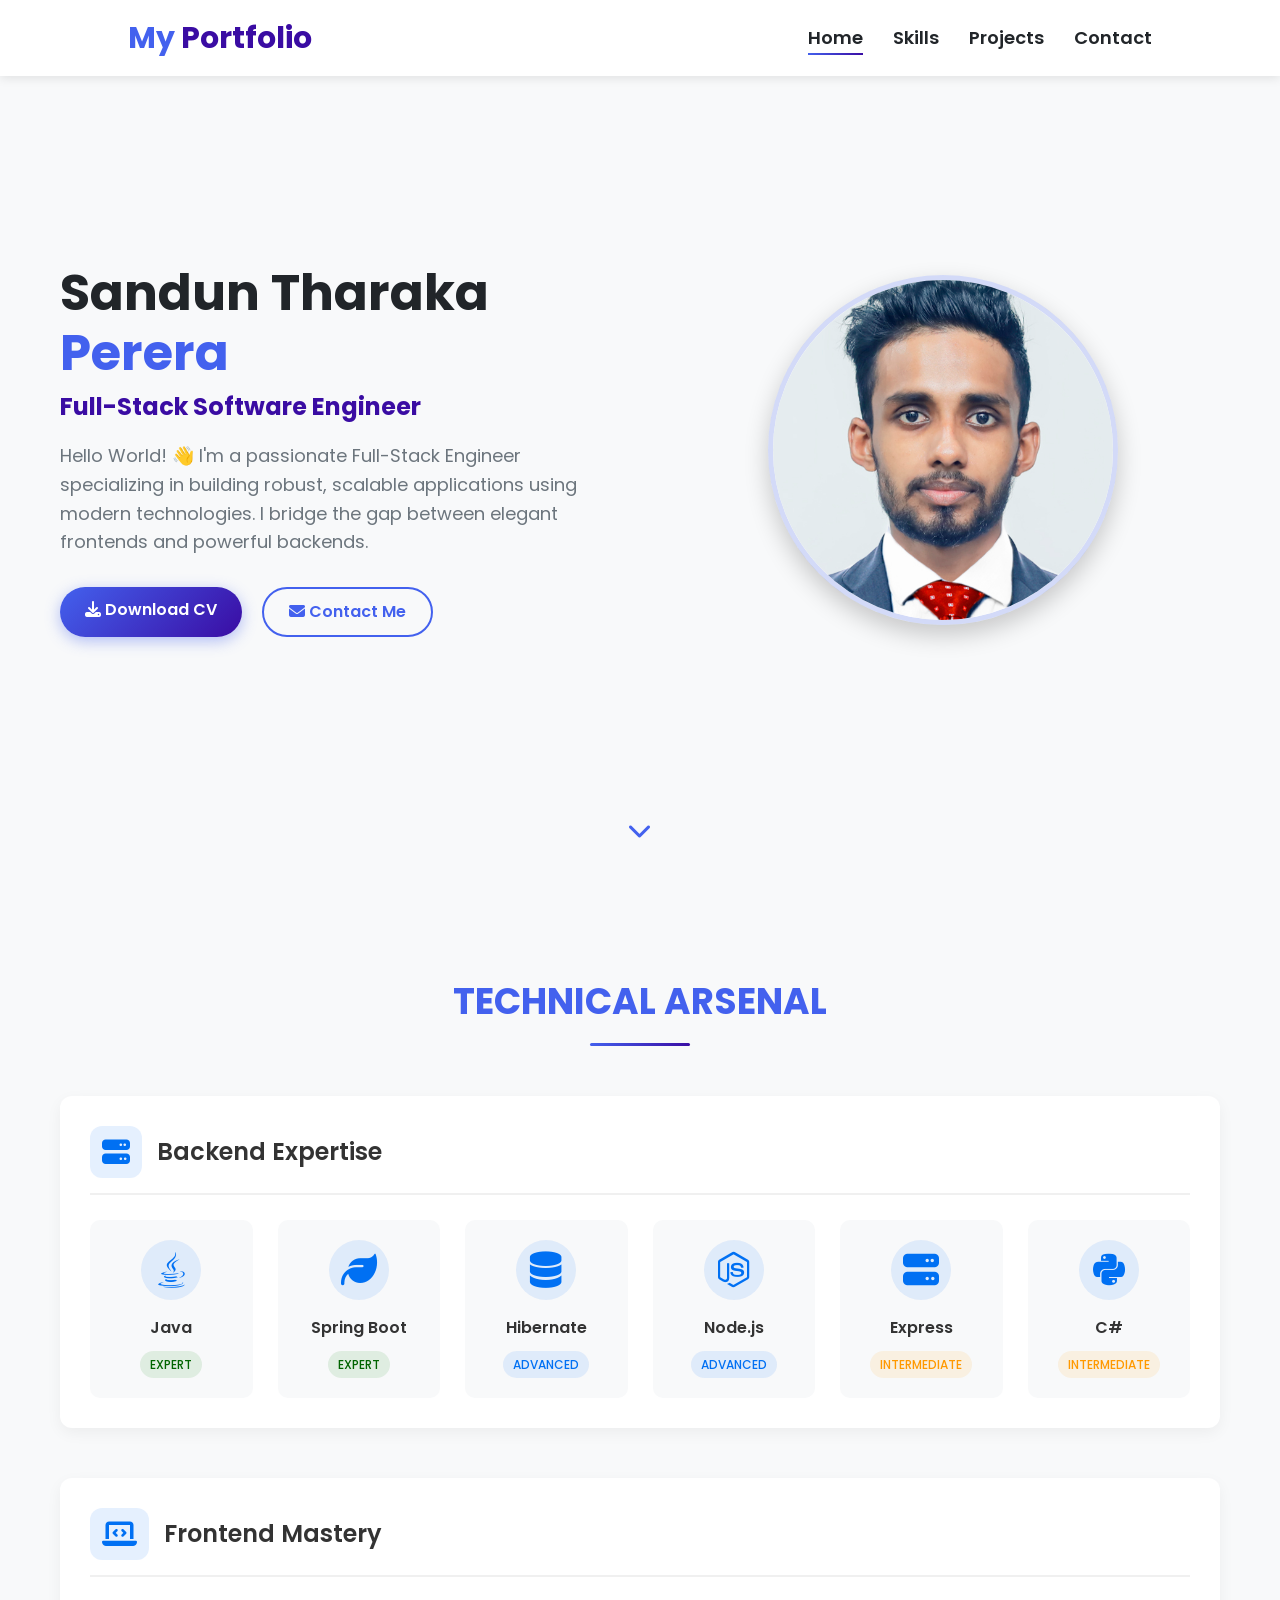
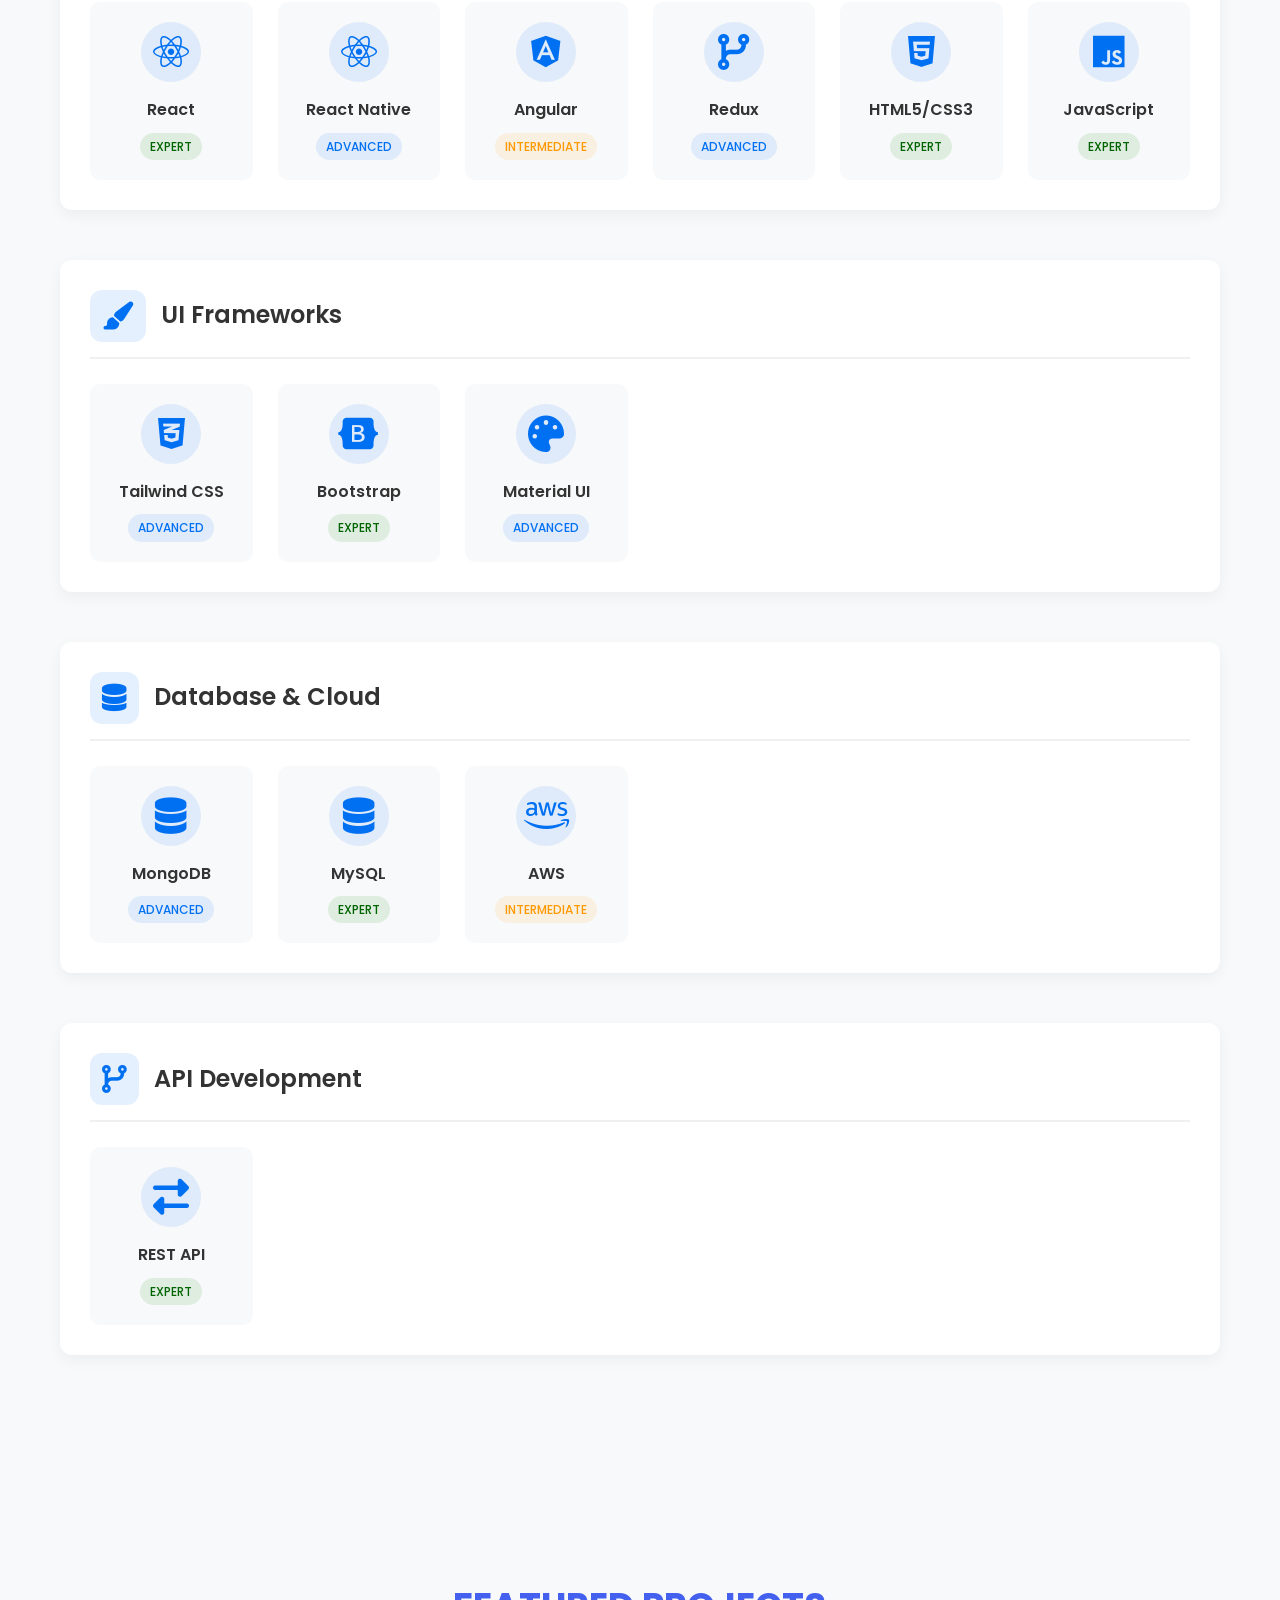
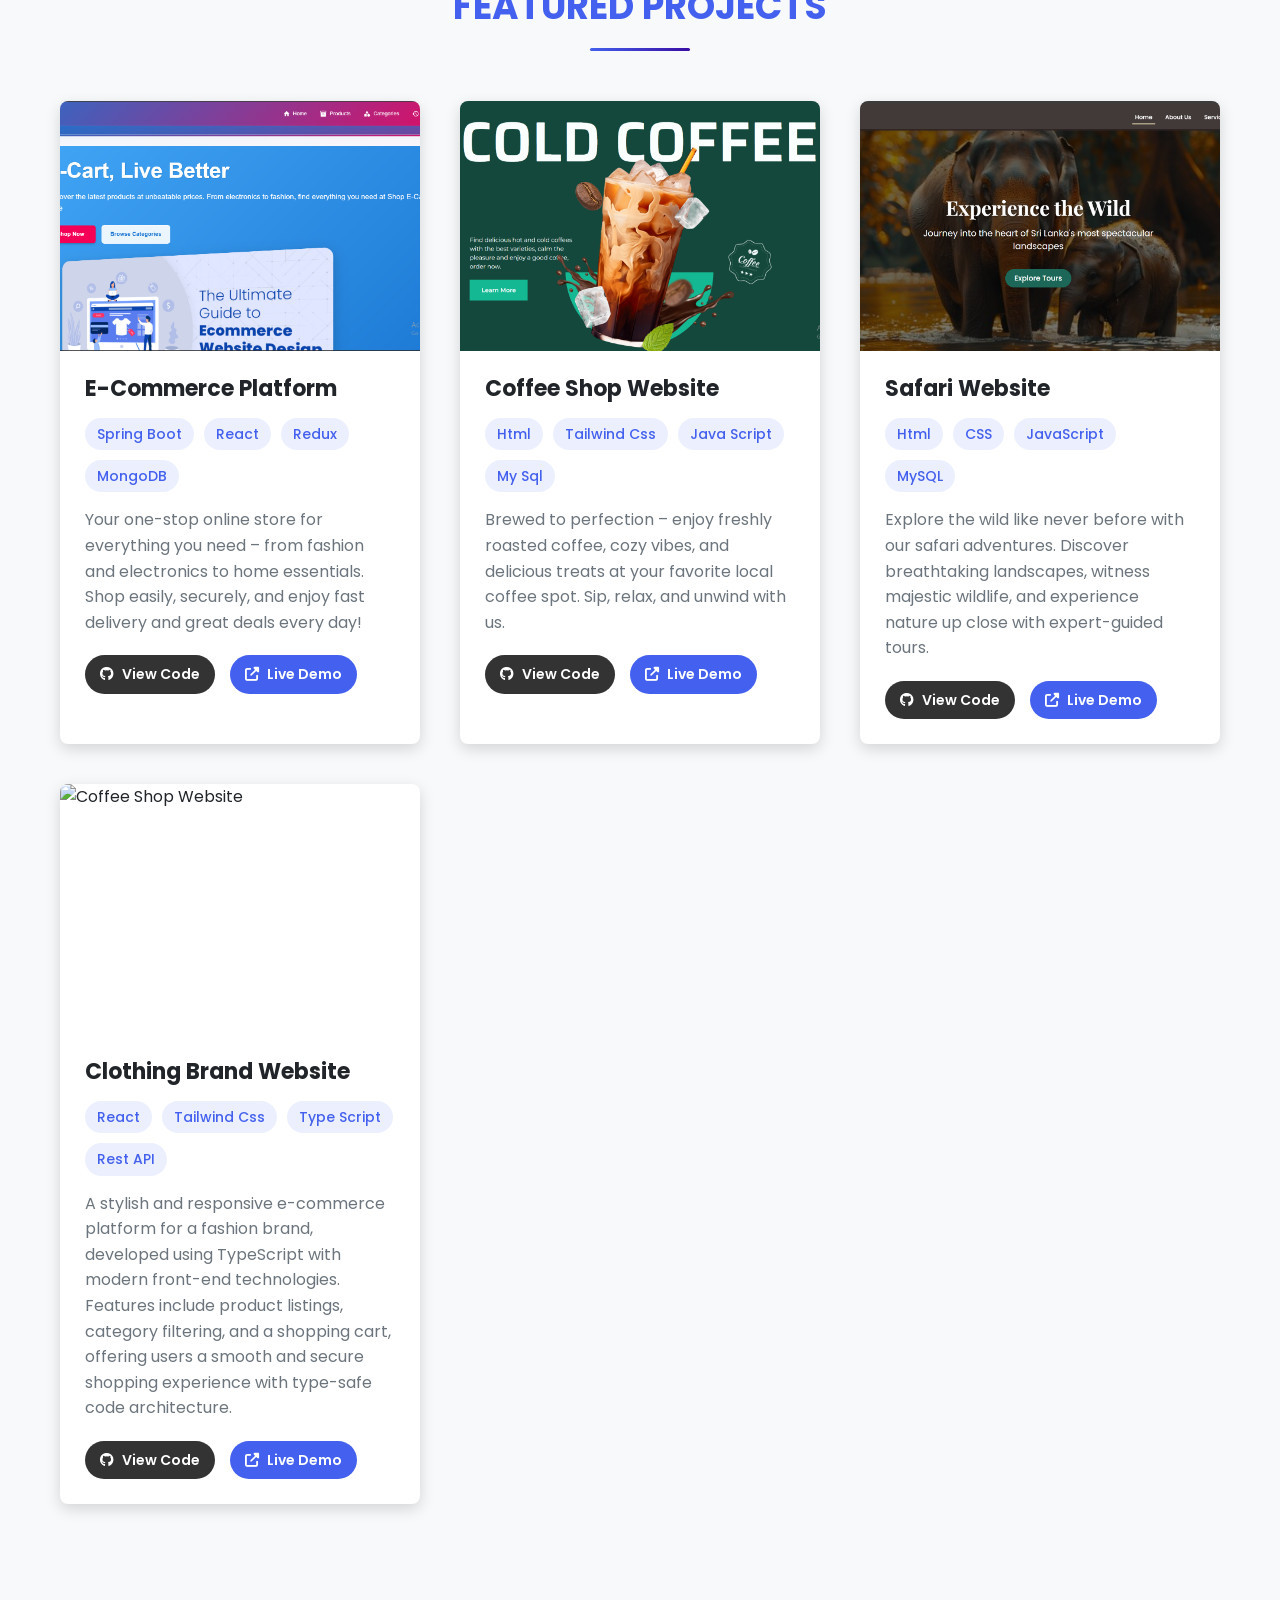
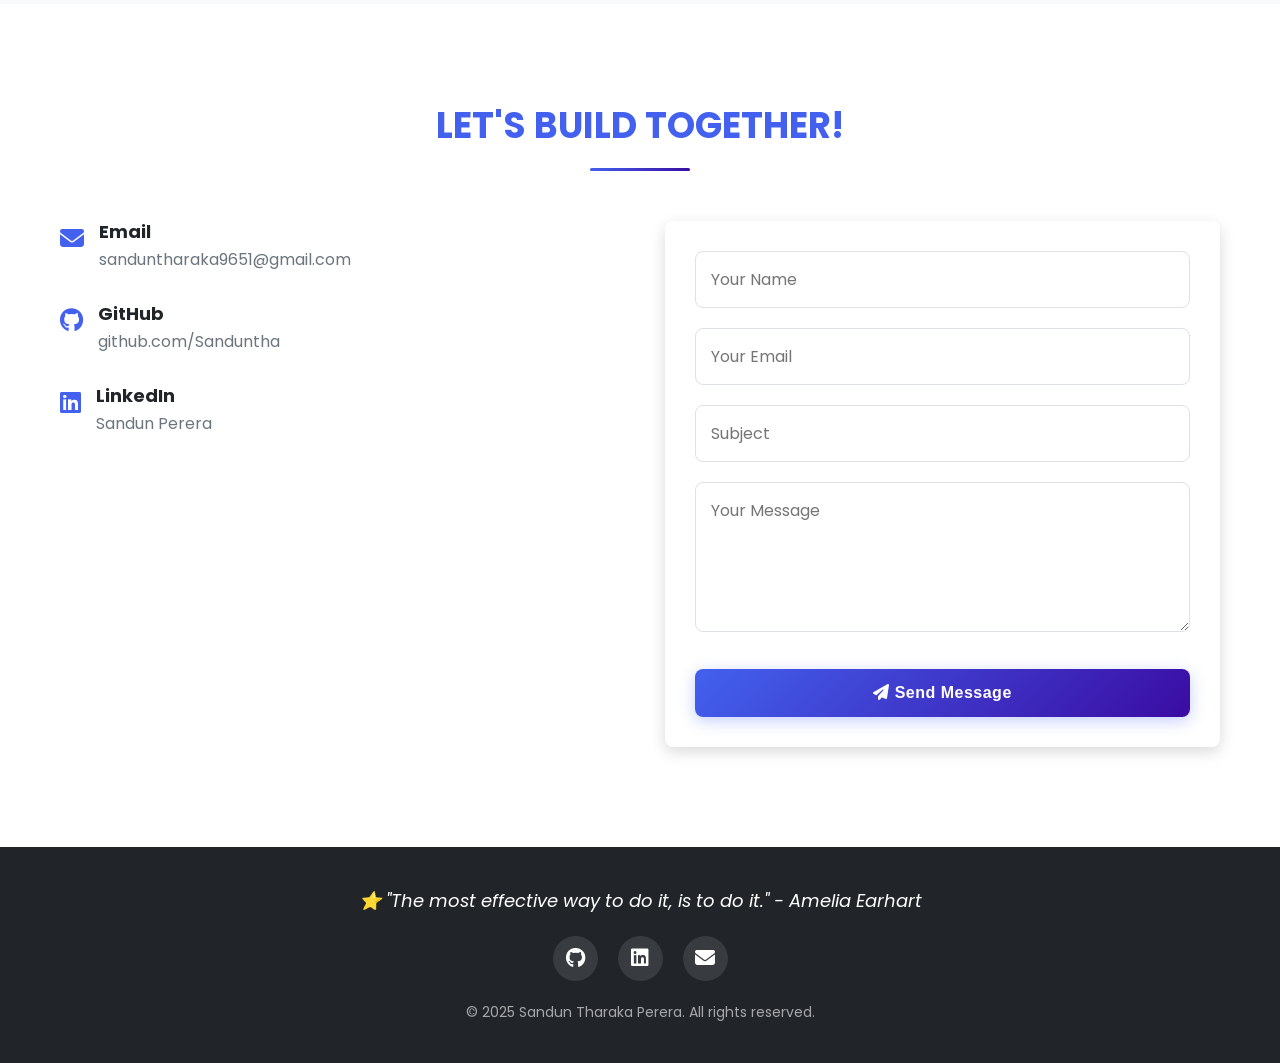
==== index.html @ cee30387 "first commit" ====
<!DOCTYPE html>
<html lang="en">
<head>
  <meta charset="UTF-8">
  <meta name="viewport" content="width=device-width, initial-scale=1.0">
  <title>Sandun Tharaka Perera | Portfolio</title>
  <link rel="stylesheet" href="styles.css">
  <link rel="stylesheet" href="https://cdnjs.cloudflare.com/ajax/libs/font-awesome/6.4.0/css/all.min.css">
  <link href="https://fonts.googleapis.com/css2?family=Poppins:wght@300;400;500;600;700&display=swap" rel="stylesheet">
</head>
<body>
  <!-- Navigation -->
  <nav id="navbar">
    <div class="logo">
      <h1>My <span>  Portfolio</span></h1>
    </div>
    <ul class="nav-links">
      <li><a href="#home" class="active">Home</a></li>
      <li><a href="#skills">Skills</a></li>
      <li><a href="#projects">Projects</a></li>
      <li><a href="#contact">Contact</a></li>
    </ul>
    <div class="burger">
      <div class="line1"></div>
      <div class="line2"></div>
      <div class="line3"></div>
    </div>
  </nav>

  <!-- Hero Section -->
  <section id="home">
    <div class="hero-content">
      <div class="hero-text">
        <h1>Sandun Tharaka <span>Perera</span></h1>
        <h2>Full-Stack Software Engineer</h2>
        <p>Hello World! 👋 I'm a passionate Full-Stack Engineer specializing in building robust, scalable applications using modern technologies. I bridge the gap between elegant frontends and powerful backends.</p>
        <div class="hero-buttons">
          <a href="https://drive.google.com/file/d/1lu7z-mRcCNm81PbPWj9fwWAOzkEwsCpQ/view?usp=sharing" target="_blank" class="btn primary-btn">
            <i class="fas fa-download"></i> Download CV
          </a>

          <a href="#contact" class="btn secondary-btn">
            <i class="fas fa-envelope"></i> Contact Me
          </a>
        </div>
      </div>
      <div class="hero-image">
        <div class="image-container">
          <img src="../../../../2.jpg" alt="Sandun Tharaka Perera">
        </div>
      </div>
    </div>
    <div class="scroll-down">
      <a href="#skills">
        <i class="fas fa-chevron-down"></i>
      </a>
    </div>
  </section>

  <!-- Skills Section -->
<section id="skills">
    <div class="section-title">
      <h2>Technical Arsenal</h2>
      <div class="underline"></div>
    </div>
    
    <div class="skills-container">
      <!-- Backend Category -->
      <div class="skill-category-container">
        <div class="skill-category-header">
          <i class="fas fa-server"></i>
          <h3>Backend Expertise</h3>
        </div>
        <div class="skills-grid">
          <div class="skill-icon-card">
            <div class="skill-icon">
              <i class="fab fa-java"></i>
            </div>
            <span>Java</span>
            <div class="skill-level expert">Expert</div>
          </div>
          <div class="skill-icon-card">
            <div class="skill-icon">
              <i class="fas fa-leaf"></i>
            </div>
            <span>Spring Boot</span>
            <div class="skill-level expert">Expert</div>
          </div>
          <div class="skill-icon-card">
            <div class="skill-icon">
              <i class="fas fa-database"></i>
            </div>
            <span>Hibernate</span>
            <div class="skill-level advanced">Advanced</div>
          </div>
          <div class="skill-icon-card">
            <div class="skill-icon">
              <i class="fab fa-node-js"></i>
            </div>
            <span>Node.js</span>
            <div class="skill-level advanced">Advanced</div>
          </div>
          <div class="skill-icon-card">
            <div class="skill-icon">
              <i class="fas fa-server"></i>
            </div>
            <span>Express</span>
            <div class="skill-level intermediate">Intermediate</div>
          </div>
          <div class="skill-icon-card">
            <div class="skill-icon">
              <i class="fab fa-python"></i>
            </div>
            <!-- <span>Python</span>
            <div class="skill-level intermediate">Intermediate</div>
          </div>
          <div class="skill-icon-card">
            <div class="skill-icon">
              <i class="fab fa-microsoft"></i>
            </div> -->
            <span>C#</span>
            <div class="skill-level intermediate">Intermediate</div>
          </div>
        </div>
      </div>
      
      <!-- Frontend Category -->
      <div class="skill-category-container">
        <div class="skill-category-header">
          <i class="fas fa-laptop-code"></i>
          <h3>Frontend Mastery</h3>
        </div>
        <div class="skills-grid">
          <div class="skill-icon-card">
            <div class="skill-icon">
              <i class="fab fa-react"></i>
            </div>
            <span>React</span>
            <div class="skill-level expert">Expert</div>
          </div>
          <div class="skill-icon-card">
            <div class="skill-icon">
              <i class="fab fa-react"></i>
            </div>
            <span>React Native</span>
            <div class="skill-level advanced">Advanced</div>
          </div>
          <div class="skill-icon-card">
            <div class="skill-icon">
              <i class="fab fa-angular"></i>
            </div>
            <span>Angular</span>
            <div class="skill-level intermediate">Intermediate</div>
          </div>
          <div class="skill-icon-card">
            <div class="skill-icon">
              <i class="fas fa-code-branch"></i>
            </div>
            <span>Redux</span>
            <div class="skill-level advanced">Advanced</div>
          </div>
          <div class="skill-icon-card">
            <div class="skill-icon">
              <i class="fab fa-html5"></i>
            </div>
            <span>HTML5/CSS3</span>
            <div class="skill-level expert">Expert</div>
          </div>
          <div class="skill-icon-card">
            <div class="skill-icon">
              <i class="fab fa-js"></i>
            </div>
            <span>JavaScript</span>
            <div class="skill-level expert">Expert</div>
          </div>
        </div>
      </div>
      
      <!-- UI Frameworks -->
      <div class="skill-category-container">
        <div class="skill-category-header">
          <i class="fas fa-paint-brush"></i>
          <h3>UI Frameworks</h3>
        </div>
        <div class="skills-grid">
          <div class="skill-icon-card">
            <div class="skill-icon">
              <i class="fab fa-css3-alt"></i>
            </div>
            <span>Tailwind CSS</span>
            <div class="skill-level advanced">Advanced</div>
          </div>
          <div class="skill-icon-card">
            <div class="skill-icon">
              <i class="fab fa-bootstrap"></i>
            </div>
            <span>Bootstrap</span>
            <div class="skill-level expert">Expert</div>
          </div>
          <div class="skill-icon-card">
            <div class="skill-icon">
              <i class="fas fa-palette"></i>
            </div>
            <span>Material UI</span>
            <div class="skill-level advanced">Advanced</div>
          </div>
        </div>
      </div>
      
      <!-- Database & Cloud -->
      <div class="skill-category-container">
        <div class="skill-category-header">
          <i class="fas fa-database"></i>
          <h3>Database & Cloud</h3>
        </div>
        <div class="skills-grid">
          <div class="skill-icon-card">
            <div class="skill-icon">
              <i class="fas fa-database"></i>
            </div>
            <span>MongoDB</span>
            <div class="skill-level advanced">Advanced</div>
          </div>
          <div class="skill-icon-card">
            <div class="skill-icon">
              <i class="fas fa-database"></i>
            </div>
            <span>MySQL</span>
            <div class="skill-level expert">Expert</div>
          </div>
          <div class="skill-icon-card">
            <div class="skill-icon">
              <i class="fab fa-aws"></i>
            </div>
            <span>AWS</span>
            <div class="skill-level intermediate">Intermediate</div>
          </div>
        </div>
      </div>
      
      <!-- API Development -->
      <div class="skill-category-container">
        <div class="skill-category-header">
          <i class="fas fa-code-branch"></i>
          <h3>API Development</h3>
        </div>
        <div class="skills-grid">
          <div class="skill-icon-card">
            <div class="skill-icon">
              <i class="fas fa-exchange-alt"></i>
            </div>
            <span>REST API</span>
            <div class="skill-level expert">Expert</div>
          </div>
        </div>
      </div>
    </div>
  </section>    

  <!-- Projects Section -->
  <section id="projects">
    <div class="section-title">
      <h2>Featured Projects</h2>
      <div class="underline"></div>
    </div>
    
    <div class="projects-grid">
      <div class="project-card">
        <div class="project-img">
          <img src="../../../../project1.jpg" alt="E-Commerce Platform">
        </div>
        <div class="project-content">
          <h3>E-Commerce Platform</h3>
          <div class="project-tags">
            <span>Spring Boot</span>
            <span>React</span>
            <span>Redux</span>
            <span>MongoDB</span>
          </div>
          <p>Your one-stop online store for everything you need – from fashion and electronics to home essentials. Shop easily, securely, and enjoy fast delivery and great deals every day!</p>
          <div class="project-links">
            <a href="https://github.com/Sanduntha/e_cart" target="_blank" class="project-btn">
              <i class="fab fa-github"></i> View Code
            </a>
            <a href="https://fabulous-muffin-1e6f5f.netlify.app/" target="_blank" class="project-btn">
              <i class="fas fa-external-link-alt"></i> Live Demo
            </a>
          </div>
        </div>
      </div>
      
      <div class="project-card">
        <div class="project-img">
          <img src="../../../../Project3.jpg" alt="Coffee Shop Website">
        </div>
        <div class="project-content">
          <h3>Coffee Shop Website</h3>
          <div class="project-tags">
            <span>Html</span>
            <span>Tailwind Css</span>
            <span>Java Script</span>
            <span>My Sql</span>

          </div>
          <p>Brewed to perfection – enjoy freshly roasted coffee, cozy vibes, and delicious treats at your favorite local coffee spot. Sip, relax, and unwind with us.</p>
          <div class="project-links">
            <a href="https://github.com/Sanduntha/coffee-shop-website" target="_blank" class="project-btn">
              <i class="fab fa-github"></i> View Code
            </a>
            <a href="https://gleaming-kleicha-347bc0.netlify.app/" target="_blank" class="project-btn">
              <i class="fas fa-external-link-alt"></i> Live Demo
            </a>
          </div>
        </div>
      </div>
      
      <div class="project-card">
        <div class="project-img">
          <img src="../../../../project2.jpg" alt="Enterprise Dashboard">
        </div>
        <div class="project-content">
          <h3>Safari Website</h3>
          <div class="project-tags">
            <span>Html</span>
            <span>CSS</span>
            <span>JavaScript</span>
            <span>MySQL</span>
          </div>
          <p>Explore the wild like never before with our safari adventures. Discover breathtaking landscapes, witness majestic wildlife, and experience nature up close with expert-guided tours.</p>
          <div class="project-links">
            <a href="https://github.com/Sanduntha/safari_web" target="_blank" class="project-btn">
              <i class="fab fa-github"></i> View Code
            </a>
            <a href="https://amazing-tiramisu-105122.netlify.app/" target="_blank" class="project-btn">
              <i class="fas fa-external-link-alt"></i> Live Demo
            </a>
          </div>
        </div>
      </div>

      <div class="project-card">
        <div class="project-img">
          <img src="../../../../Project4.jpg" alt="Coffee Shop Website">
        </div>
        <div class="project-content">
          <h3>Clothing Brand Website</h3>
          <div class="project-tags">
            <span>React</span>
            <span>Tailwind Css</span>
            <span>Type Script</span>
            <span>Rest API</span>

          </div>
          <p>A stylish and responsive e-commerce platform for a fashion brand, developed using TypeScript with modern front-end technologies. Features include product listings, category filtering, and a shopping cart, offering users a smooth and secure shopping experience with type-safe code architecture.</p>
          <div class="project-links">
            <a href="https://github.com/Sanduntha/clothing_web" target="_blank" class="project-btn">
              <i class="fab fa-github"></i> View Code
            </a>
            <a href="https://clothingwebb.netlify.app/" target="_blank" class="project-btn">
              <i class="fas fa-external-link-alt"></i> Live Demo
            </a>
          </div>
        </div>
      </div>
      

    </div>
  </section>

  <!-- Contact Section -->
  <section id="contact">
    <div class="section-title">
      <h2>Let's Build Together!</h2>
      <div class="underline"></div>
    </div>
    
    <div class="contact-container">
      <div class="contact-info">
        <div class="contact-item">
          <i class="fas fa-envelope"></i>
          <div>
            <h3>Email</h3>
            <p><a href="mailto:sanduntharaka9651@gmail.com">sanduntharaka9651@gmail.com</a></p>
          </div>
        </div>
        
        <div class="contact-item">
          <i class="fab fa-github"></i>
          <div>
            <h3>GitHub</h3>
            <p><a href="https://github.com/Sanduntha" target="_blank">github.com/Sanduntha</a></p>
          </div>
        </div>
        
        <div class="contact-item">
          <i class="fab fa-linkedin"></i>
          <div>
            <h3>LinkedIn</h3>
            <p><a href="https://www.linkedin.com/in/sandun-perera-11a61b211/" target="_blank">Sandun Perera</a></p>
          </div>
        </div>
      </div>
      
      <div class="contact-form">
        <form id="contactForm">
          <div class="form-group">
            <input type="text" id="name" name="name" placeholder="Your Name" required>
          </div>
          <div class="form-group">
            <input type="email" id="email" name="email" placeholder="Your Email" required>
          </div>
          <div class="form-group">
            <input type="text" id="subject" name="subject" placeholder="Subject" required>
          </div>
          <div class="form-group">
            <textarea id="message" name="message" placeholder="Your Message" required></textarea>
          </div>
          <button type="submit" class="btn primary-btn">
            <i class="fas fa-paper-plane"></i> Send Message
          </button>
        </form>
      </div>
    </div>
  </section>

  <!-- Footer -->
  <footer>
    <div class="footer-content">
      <div class="footer-quote">
        <p>⭐ "The most effective way to do it, is to do it." - Amelia Earhart</p>
      </div>
      <div class="social-links">
        <a href="https://github.com/Sanduntha" target="_blank"><i class="fab fa-github"></i></a>
        <a href="https://www.linkedin.com/in/sandun-perera-11a61b211/" target="_blank"><i class="fab fa-linkedin"></i></a>
        <a href="mailto:sanduntharaka9651@gmail.com"><i class="fas fa-envelope"></i></a>
      </div>
      <div class="copyright">
        <p>&copy; 2025 Sandun Tharaka Perera. All rights reserved.</p>
      </div>
    </div>
  </footer>

  <script src="script.js"></script>
</body>
</html>
---- styles.css ----
/* ====== GLOBAL STYLES ====== */
:root {
    --primary-color: #4361ee;
    --secondary-color: #3a0ca3;
    --accent-color: #4cc9f0;
    --light-color: #f8f9fa;
    --dark-color: #212529;
    --gray-color: #6c757d;
    --success-color: #38b000;

    --gradient-primary: linear-gradient(135deg, var(--primary-color), var(--secondary-color));
    --shadow-sm: 0 2px 10px rgba(0, 0, 0, 0.1);
    --shadow-md: 0 5px 15px rgba(0, 0, 0, 0.15);
    --shadow-lg: 0 10px 25px rgba(0, 0, 0, 0.2);

    --transition: all 0.3s ease-in-out;
    --border-radius: 8px;
}

* {
    margin: 0;
    padding: 0;
    box-sizing: border-box;
    
}

html {
    scroll-behavior: smooth;
    font-size: 62.5%;
    /* 1rem = 10px */
}

body {
    font-family: 'Poppins', sans-serif;
    font-size: 1.6rem;
    line-height: 1.6;
    color: var(--dark-color);
    background-color: var(--light-color);
    overflow-x: hidden;
}

a {
    text-decoration: none;
    color: var(--primary-color);
    transition: var(--transition);
}

a:hover {
    color: var(--secondary-color);
}

img {
    max-width: 100%;
    height: auto;
    display: block;
}

h1,
h2,
h3,
h4,
h5,
h6 {
    margin-bottom: 1.5rem;
    line-height: 1.2;
    font-weight: 700;
}

section {
    padding: 10rem 0;
}

.container {
    width: 100%;
    max-width: 120rem;
    margin: 0 auto;
    padding: 0 2rem;
}

.section-title {
    text-align: center;
    margin-bottom: 5rem;
}

.section-title h2 {
    font-size: 3.6rem;
    text-transform: uppercase;
    color: var(--primary-color);
    position: relative;
    margin-bottom: 2rem;
}

.underline {
    width: 10rem;
    height: 0.3rem;
    background: var(--gradient-primary);
    margin: 0 auto;
    border-radius: 1rem;
}

/* ====== BUTTONS ====== */
.btn {
    display: inline-block;
    padding: 1rem 2.5rem;
    border-radius: 5rem;
    font-weight: 600;
    text-align: center;
    cursor: pointer;
    transition: var(--transition);
    font-size: 1.6rem;
}

.primary-btn {
    background: var(--gradient-primary);
    color: white;
    box-shadow: 0 4px 15px rgba(67, 97, 238, 0.4);
}

.primary-btn:hover {
    transform: translateY(-3px);
    box-shadow: 0 6px 20px rgba(67, 97, 238, 0.6);
    color: white;
}

.secondary-btn {
    background: transparent;
    color: var(--primary-color);
    border: 2px solid var(--primary-color);
}

.secondary-btn:hover {
    background: var(--primary-color);
    color: white;
    transform: translateY(-3px);
}

/* ====== NAVBAR ====== */
#navbar {
    position: fixed;
    top: 0;
    left: 0;
    width: 100%;
    display: flex;
    justify-content: space-between;
    align-items: center;
    padding: 2rem 10%;
    background-color: rgba(255, 255, 255, 0.95);
    box-shadow: var(--shadow-sm);
    z-index: 1000;
    transition: var(--transition);
}

.scrolled {
    padding: 1rem 10% !important;
    box-shadow: var(--shadow-md) !important;
}

.logo h1 {
    font-size: 3rem;
    margin: 0;
    color: var(--primary-color);
}

.logo span {
    color: var(--secondary-color);
}

.nav-links {
    display: flex;
    list-style: none;
}

.nav-links li {
    margin-left: 3rem;
}

.nav-links a {
    font-size: 1.8rem;
    font-weight: 600;
    color: var(--dark-color);
    position: relative;
}

.nav-links a::after {
    content: '';
    position: absolute;
    bottom: -0.5rem;
    left: 0;
    width: 0;
    height: 0.2rem;
    background: var(--gradient-primary);
    transition: var(--transition);
}

.nav-links a:hover::after,
.nav-links a.active::after {
    width: 100%;
}

.burger {
    display: none;
    cursor: pointer;
}

.burger div {
    width: 2.5rem;
    height: 0.3rem;
    background-color: var(--dark-color);
    margin: 0.5rem;
    transition: var(--transition);
}

/* ====== HERO SECTION ====== */
#home {
    min-height: 100vh;
    display: flex;
    align-items: center;
    justify-content: center;
    padding-top: 10rem;
    position: relative;
    background: linear-gradient(135deg, rgba(248, 249, 250, 0.9), rgba(248, 249, 250, 0.8)),
        url('https://via.placeholder.com/1920x1080') center/cover no-repeat;
}

.hero-content {
    display: flex;
    align-items: center;
    justify-content: space-between;
    max-width: 120rem;
    margin: 0 auto;
    padding: 0 2rem;
    width: 100%;
}

.hero-text {
    flex: 1;
    padding-right: 5rem;
}

.hero-text h1 {
    font-size: 5rem;
    margin-bottom: 1rem;
    color: var(--dark-color);
}

.hero-text h1 span {
    color: var(--primary-color);
}

.hero-text h2 {
    font-size: 2.4rem;
    color: var(--secondary-color);
    margin-bottom: 2rem;
}

.hero-text p {
    font-size: 1.8rem;
    margin-bottom: 3rem;
    color: var(--gray-color);
}

.hero-buttons {
    display: flex;
    gap: 2rem;
}

.hero-image {
    flex: 1;
    display: flex;
    justify-content: center;
    align-items: center;
}

.image-container {
    width: 35rem;
    height: 35rem;
    border-radius: 50%;
    overflow: hidden;
    position: relative;
    box-shadow: var(--shadow-lg);
    border: 5px solid rgba(67, 97, 238, 0.2);
}

.image-container img {
    width: 100%;
    height: 100%;
    object-fit: cover;
}

.scroll-down {
    position: absolute;
    bottom: 5rem;
    left: 50%;
    transform: translateX(-50%);
    animation: bounce 2s infinite;
}

.scroll-down a {
    font-size: 2.4rem;
    color: var(--primary-color);
}

@keyframes bounce {

    0%,
    20%,
    50%,
    80%,
    100% {
        transform: translateY(0) translateX(-50%);
    }

    40% {
        transform: translateY(-20px) translateX(-50%);
    }

    60% {
        transform: translateY(-10px) translateX(-50%);
    }
}

/* Skills Section Styles */
#skills {
    padding: 80px 0;
    background-color: #f8f9fa;
}

.skills-container {
    max-width: 1200px;
    margin: 0 auto;
    padding: 0 20px;
}

.skill-category-container {
    margin-bottom: 50px;
    background-color: white;
    border-radius: 12px;
    box-shadow: 0 5px 15px rgba(0, 0, 0, 0.05);
    padding: 30px;
    transition: transform 0.3s ease, box-shadow 0.3s ease;
}

.skill-category-container:hover {
    transform: translateY(-5px);
    box-shadow: 0 10px 25px rgba(0, 0, 0, 0.1);
}

.skill-category-header {
    display: flex;
    align-items: center;
    margin-bottom: 25px;
    padding-bottom: 15px;
    border-bottom: 2px solid #f0f0f0;
}

.skill-category-header i {
    font-size: 28px;
    margin-right: 15px;
    color: #0070f3;
    background-color: rgba(0, 112, 243, 0.1);
    padding: 12px;
    border-radius: 12px;
}

.skill-category-header h3 {
    font-size: 24px;
    font-weight: 600;
    color: #333;
    margin: 0;
}

.skills-grid {
    display: grid;
    grid-template-columns: repeat(auto-fill, minmax(150px, 1fr));
    gap: 25px;
}

.skill-icon-card {
    display: flex;
    flex-direction: column;
    align-items: center;
    padding: 20px 10px;
    border-radius: 10px;
    background-color: #f8f9fa;
    transition: all 0.3s ease;
    text-align: center;
}

.skill-icon-card:hover {
    transform: translateY(-5px);
    box-shadow: 0 5px 15px rgba(0, 0, 0, 0.1);
    background-color: white;
}

.skill-icon {
    font-size: 36px;
    margin-bottom: 15px;
    color: #0070f3;
    height: 60px;
    width: 60px;
    display: flex;
    align-items: center;
    justify-content: center;
    background-color: rgba(0, 112, 243, 0.1);
    border-radius: 50%;
    transition: all 0.3s ease;
}

.skill-icon-card:hover .skill-icon {
    transform: scale(1.1);
    background-color: rgba(0, 112, 243, 0.2);
}

.skill-icon-card span {
    font-weight: 600;
    margin-bottom: 10px;
    color: #333;
}

.skill-level {
    font-size: 12px;
    font-weight: 500;
    padding: 4px 10px;
    border-radius: 20px;
    text-transform: uppercase;
}

.expert {
    background-color: rgba(0, 128, 0, 0.1);
    color: #006400;
}

.advanced {
    background-color: rgba(0, 112, 243, 0.1);
    color: #0070f3;
}

.intermediate {
    background-color: rgba(255, 153, 0, 0.1);
    color: #ff9900;
}

/* Responsive */
@media (max-width: 768px) {
    .skills-grid {
        grid-template-columns: repeat(auto-fill, minmax(130px, 1fr));
        gap: 15px;
    }

    .skill-category-container {
        padding: 20px;
    }

    .skill-icon {
        height: 50px;
        width: 50px;
        font-size: 28px;
    }
}

@media (max-width: 576px) {
    .skills-grid {
        grid-template-columns: repeat(auto-fill, minmax(100px, 1fr));
        gap: 10px;
    }

    .skill-icon-card {
        padding: 15px 5px;
    }

    .skill-icon {
        height: 45px;
        width: 45px;
        font-size: 24px;
    }

    .skill-level {
        font-size: 10px;
        padding: 3px 8px;
    }
}

/* ====== PROJECTS SECTION ====== */
#projects {
    background-color: #f8f9fa;
}

.projects-grid {
    display: grid;
    grid-template-columns: repeat(auto-fit, minmax(35rem, 1fr));
    gap: 4rem;
    max-width: 120rem;
    margin: 0 auto;
    padding: 0 2rem;
}

.project-card {
    background-color: white;
    border-radius: var(--border-radius);
    overflow: hidden;
    box-shadow: var(--shadow-md);
    transition: var(--transition);
}

.project-card:hover {
    transform: translateY(-7px);
    box-shadow: var(--shadow-lg);
}

.project-img {
    width: 100%;
    height: 25rem;
    overflow: hidden;
}

.project-img img {
    width: 100%;
    height: 100%;
    object-fit: cover;
    transition: transform 0.5s ease;
}

.project-card:hover .project-img img {
    transform: scale(1.05);
}

.project-content {
    padding: 2.5rem;
}

.project-content h3 {
    font-size: 2.2rem;
    margin-bottom: 1.5rem;
    color: var(--dark-color);
}

.project-tags {
    display: flex;
    flex-wrap: wrap;
    gap: 1rem;
    margin-bottom: 1.5rem;
}

.project-tags span {
    background: rgba(67, 97, 238, 0.1);
    color: var(--primary-color);
    padding: 0.5rem 1.2rem;
    border-radius: 2rem;
    font-size: 1.4rem;
    font-weight: 500;
}

.project-content p {
    margin-bottom: 2rem;
    color: var(--gray-color);
}

.project-links {
    display: flex;
    gap: 1.5rem;
}

.project-btn {
    display: inline-block;
    padding: 0.8rem 1.5rem;
    border-radius: 3rem;
    font-weight: 600;
    font-size: 1.4rem;
    transition: var(--transition);
}

.project-btn:first-child {
    background-color: #333;
    color: white;
}

.project-btn:first-child:hover {
    background-color: #000;
    color: white;
}

.project-btn:last-child {
    background-color: var(--primary-color);
    color: white;
}

.project-btn:last-child:hover {
    background-color: var(--secondary-color);
    color: white;
}

.project-btn i {
    margin-right: 0.5rem;
}

/* ====== CONTACT SECTION ====== */
#contact {
    background-color: white;
}

.contact-container {
    display: grid;
    grid-template-columns: repeat(auto-fit, minmax(35rem, 1fr));
    gap: 5rem;
    max-width: 120rem;
    margin: 0 auto;
    padding: 0 2rem;
}

.contact-info {
    display: flex;
    flex-direction: column;
    gap: 3rem;
}

.contact-item {
    display: flex;
    align-items: flex-start;
}

.contact-item i {
    font-size: 2.4rem;
    color: var(--primary-color);
    margin-right: 1.5rem;
    margin-top: 0.5rem;
}

.contact-item h3 {
    font-size: 1.8rem;
    margin-bottom: 0.5rem;
    color: var(--dark-color);
}

.contact-item p a {
    color: var(--gray-color);
    font-size: 1.6rem;
}

.contact-item p a:hover {
    color: var(--primary-color);
}

.contact-form {
    background-color: white;
    padding: 3rem;
    border-radius: var(--border-radius);
    box-shadow: var(--shadow-md);
}

.form-group {
    margin-bottom: 2rem;
}

.form-group input,
.form-group textarea {
    width: 100%;
    padding: 1.5rem;
    border: 1px solid #dee2e6;
    border-radius: var(--border-radius);
    font-family: 'Poppins', sans-serif;
    font-size: 1.6rem;
    transition: var(--transition);
}

.form-group input:focus,
.form-group textarea:focus {
    outline: none;
    border-color: var(--primary-color);
    box-shadow: 0 0 0 3px rgba(67, 97, 238, 0.2);
}

.form-group textarea {
    min-height: 15rem;
    resize: vertical;
}

.contact-form button {
    width: 100%;
    margin-top: 1rem;
    padding: 1.5rem;
    border: none;
    border-radius: var(--border-radius);
    background: var(--gradient-primary);
    color: white;
    font-size: 1.6rem;
    font-weight: 600;
    cursor: pointer;
    box-shadow: 0 4px 15px rgba(67, 97, 238, 0.3);
    transition: all 0.3s ease;
    position: relative;
    overflow: hidden;
    letter-spacing: 0.5px;
    z-index: 1;
}

.contact-form button:hover {
    transform: translateY(-3px);
    box-shadow: 0 8px 25px rgba(67, 97, 238, 0.4);
}

.contact-form button:active {
    transform: translateY(-1px);
    box-shadow: 0 4px 15px rgba(67, 97, 238, 0.3);
}

.contact-form button::before {
    content: '';
    position: absolute;
    top: 0;
    left: 0;
    width: 100%;
    height: 100%;
    background: linear-gradient(135deg, var(--secondary-color), var(--accent-color));
    z-index: -1;
    opacity: 0;
    transition: opacity 0.3s ease;
}

.contact-form button:hover::before {
    opacity: 1;
}

/* ====== FOOTER ====== */
footer {
    background-color: var(--dark-color);
    color: white;
    padding: 4rem 0;
    text-align: center;
}

.footer-content {
    max-width: 120rem;
    margin: 0 auto;
    padding: 0 2rem;
}

.footer-quote {
    font-size: 1.8rem;
    font-style: italic;
    margin-bottom: 2rem;
}

.social-links {
    display: flex;
    justify-content: center;
    gap: 2rem;
    margin-bottom: 2rem;
}

.social-links a {
    width: 4.5rem;
    height: 4.5rem;
    display: flex;
    align-items: center;
    justify-content: center;
    background-color: rgba(255, 255, 255, 0.1);
    border-radius: 50%;
    transition: var(--transition);
}

.social-links a:hover {
    background-color: var(--primary-color);
    transform: translateY(-5px);
}

.social-links i {
    font-size: 2rem;
    color: white;
}

.copyright {
    font-size: 1.4rem;
    color: rgba(255, 255, 255, 0.6);
}

/* ====== RESPONSIVE DESIGN ====== */
@media screen and (max-width: 1024px) {
    html {
        font-size: 55%;
    }

    .hero-content {
        flex-direction: column;
        text-align: center;
    }

    .hero-text {
        padding-right: 0;
        margin-bottom: 5rem;
    }

    .hero-buttons {
        justify-content: center;
    }

    .image-container {
        width: 30rem;
        height: 30rem;
    }
}

@media screen and (max-width: 768px) {
    #navbar {
        padding: 2rem 5%;
    }

    .scrolled {
        padding: 1rem 5% !important;
    }

    .nav-links {
        position: absolute;
        right: 0;
        top: 8rem;
        height: 0;
        background-color: white;
        flex-direction: column;
        width: 100%;
        overflow: hidden;
        transition: var(--transition);
        box-shadow: var(--shadow-md);
        z-index: 100;
    }

    .nav-active {
        height: auto;
        padding: 3rem 0;
    }

    .nav-links li {
        margin: 2rem 0;
        text-align: center;
        transform: translateX(100%);
        opacity: 0;
    }

    .nav-links li.fade {
        transform: translateX(0);
        opacity: 1;
        transition: all 0.5s ease-in;
    }

    .burger {
        display: block;
    }

    .toggle .line1 {
        transform: rotate(-45deg) translate(-5px, 6px);
    }

    .toggle .line2 {
        opacity: 0;
    }

    .toggle .line3 {
        transform: rotate(45deg) translate(-5px, -6px);
    }

    .section-title h2 {
        font-size: 3rem;
    }

    .skill-category,
    .project-card {
        margin-bottom: 3rem;
    }
}

@media screen and (max-width: 600px) {
    html {
        font-size: 50%;
    }

    .hero-text h1 {
        font-size: 4rem;
    }

    .hero-buttons {
        flex-direction: column;
        gap: 1.5rem;
    }

    .hero-buttons .btn {
        width: 100%;
    }

    .image-container {
        width: 25rem;
        height: 25rem;
    }

    .project-links {
        flex-direction: column;
        gap: 1rem;
    }

    .project-btn {
        width: 100%;
        text-align: center;
    }

    .contact-container {
        gap: 3rem;
    }
}

/* ====== ANIMATIONS ====== */
@keyframes slideIn {
    from {
        transform: translateY(50px);
        opacity: 0;
    }

    to {
        transform: translateY(0);
        opacity: 1;
    }
}

.fade-in {
    animation: slideIn 1s ease forwards;
}

.delay-1 {
    animation-delay: 0.2s;
}

.delay-2 {
    animation-delay: 0.4s;
}

.delay-3 {
    animation-delay: 0.6s;
}

/* Custom Scrollbar */
::-webkit-scrollbar {
    width: 10px;
}

::-webkit-scrollbar-track {
    background: #f1f1f1;
}

::-webkit-scrollbar-thumb {
    background: var(--primary-color);
    border-radius: 10px;
}

::-webkit-scrollbar-thumb:hover {
    background: var(--secondary-color);
}
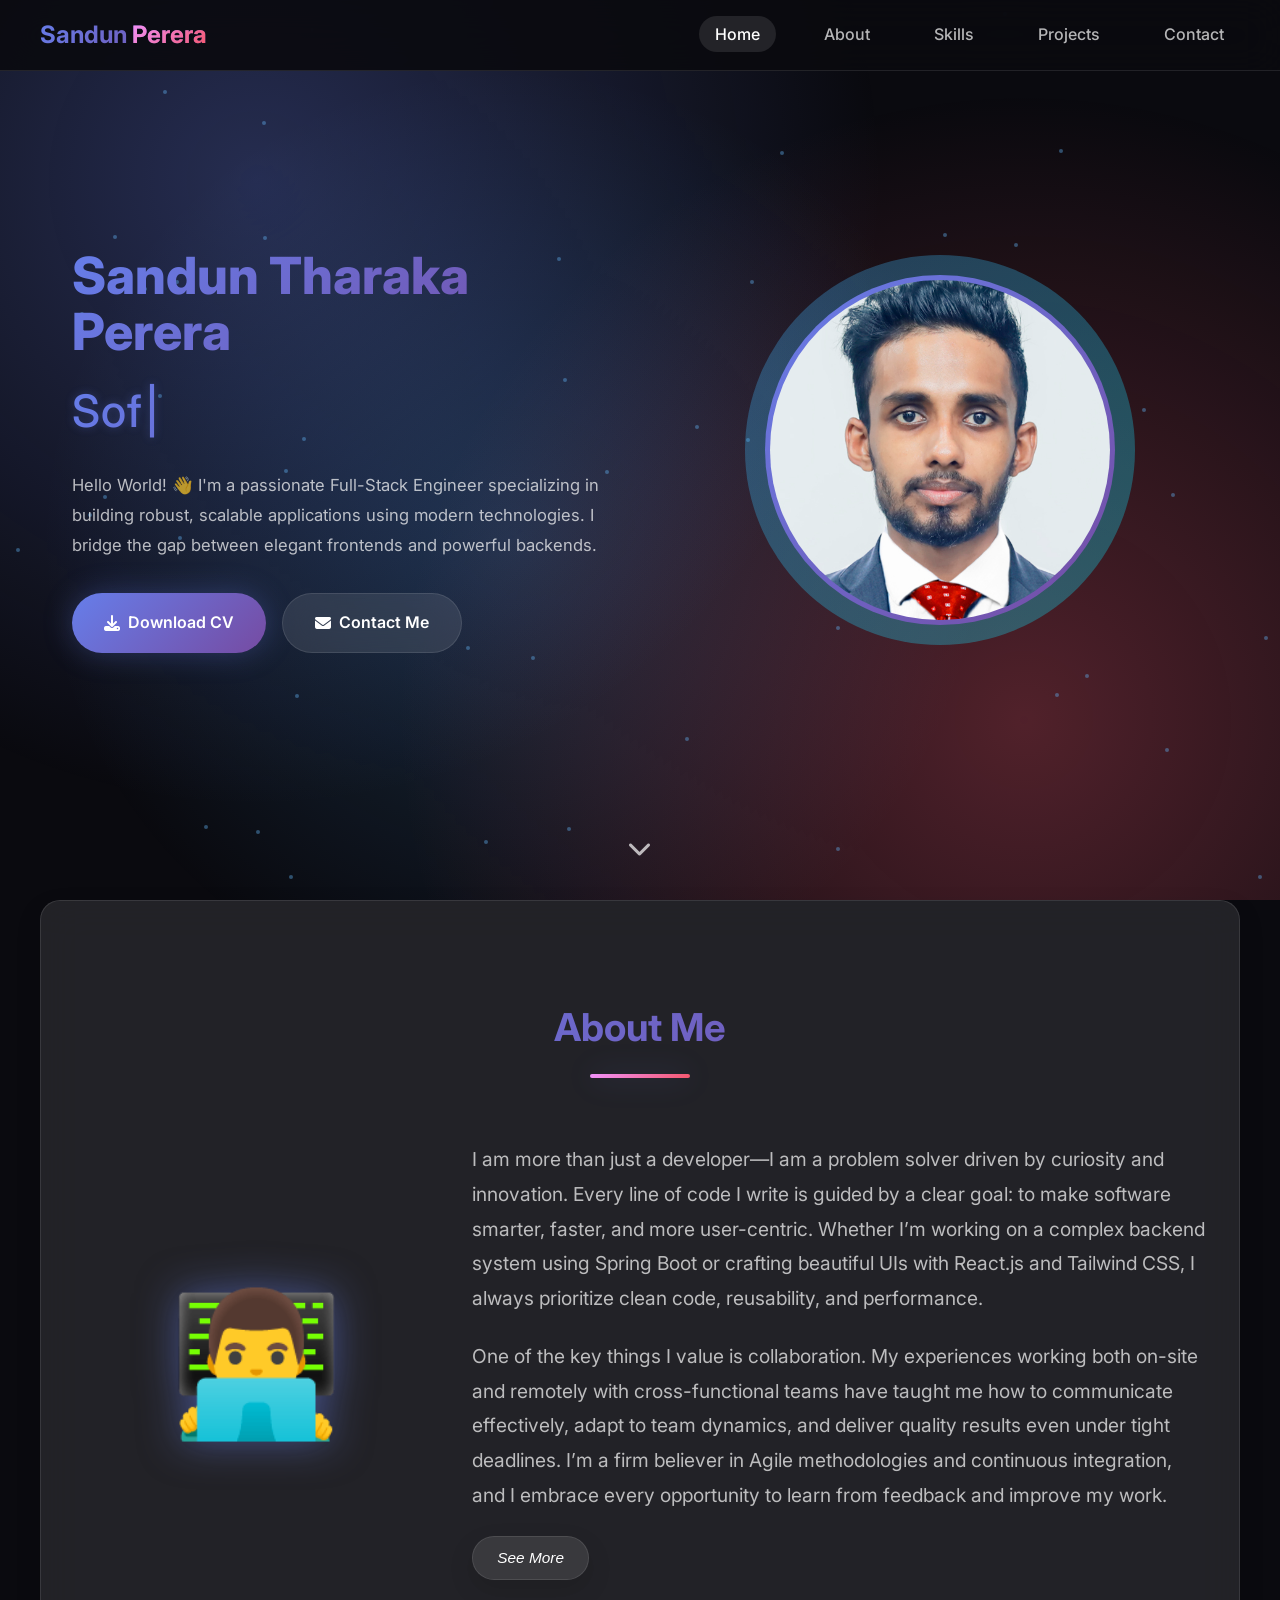
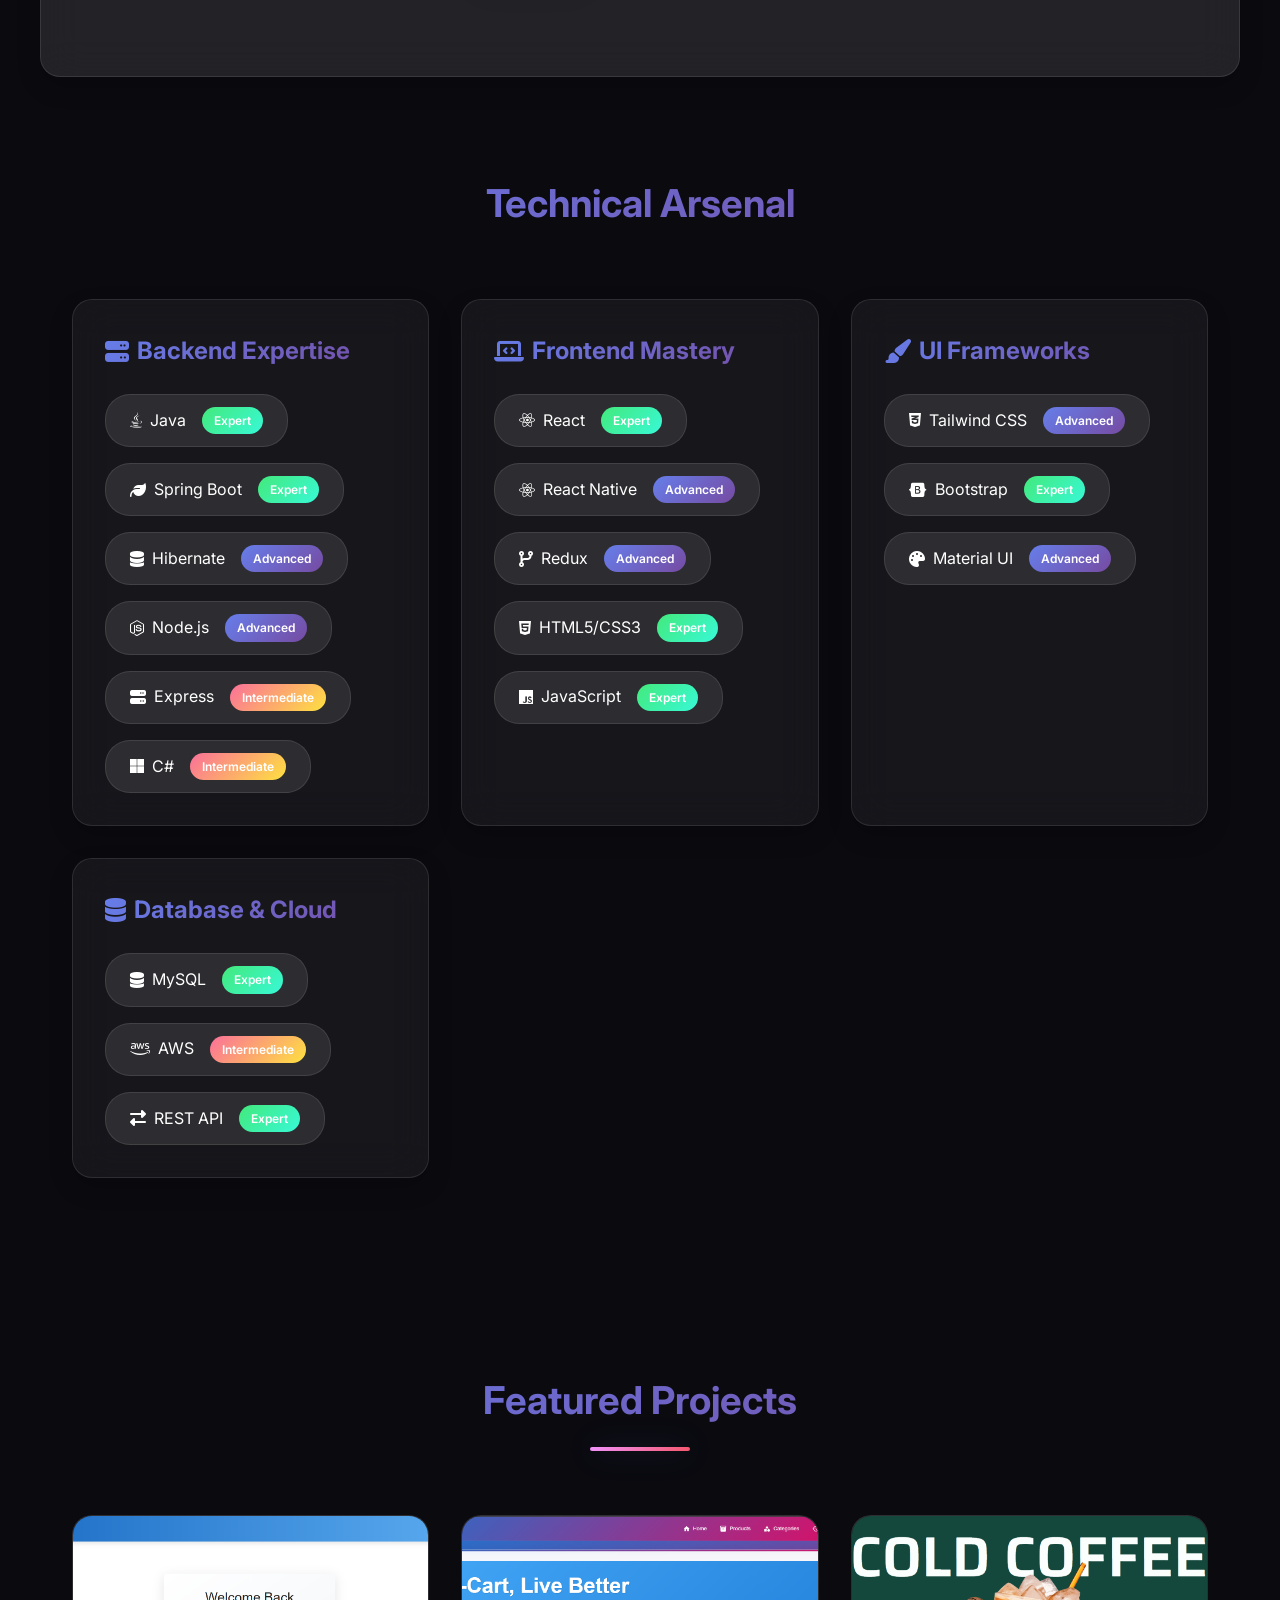
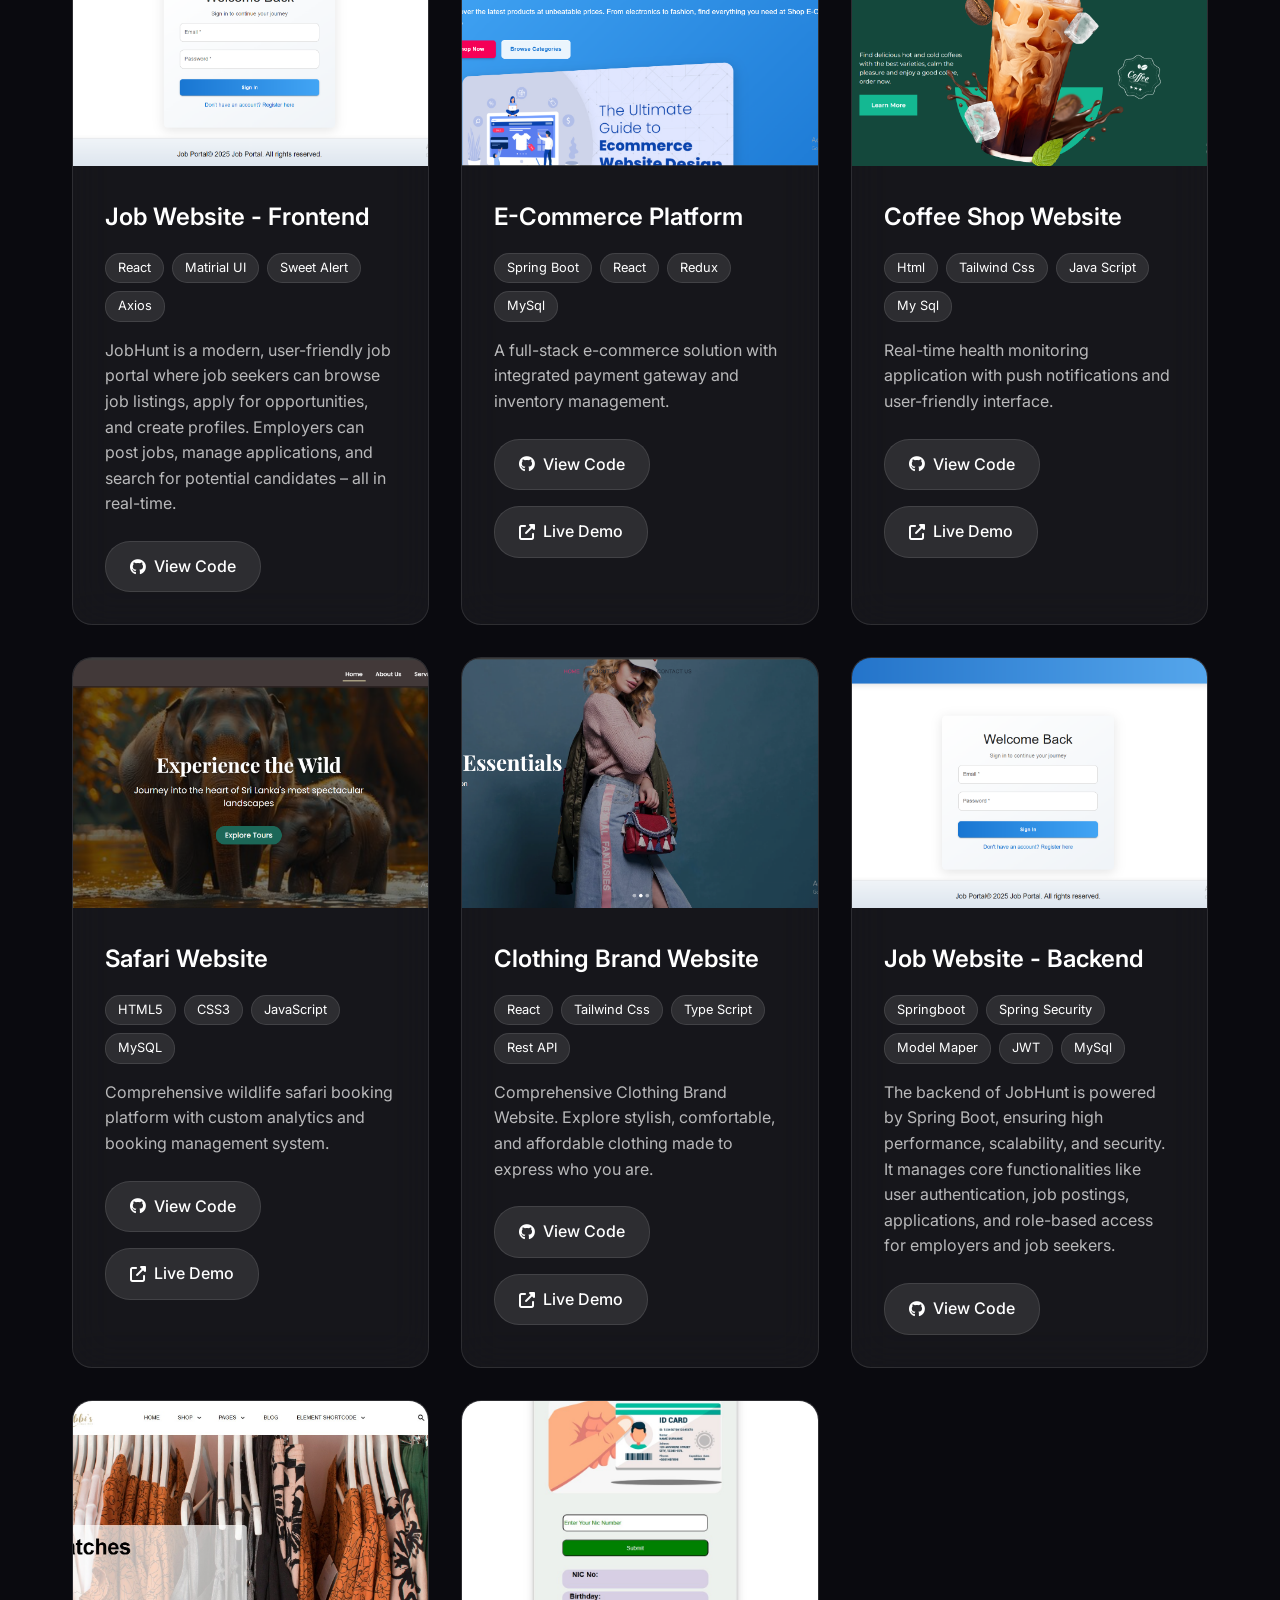
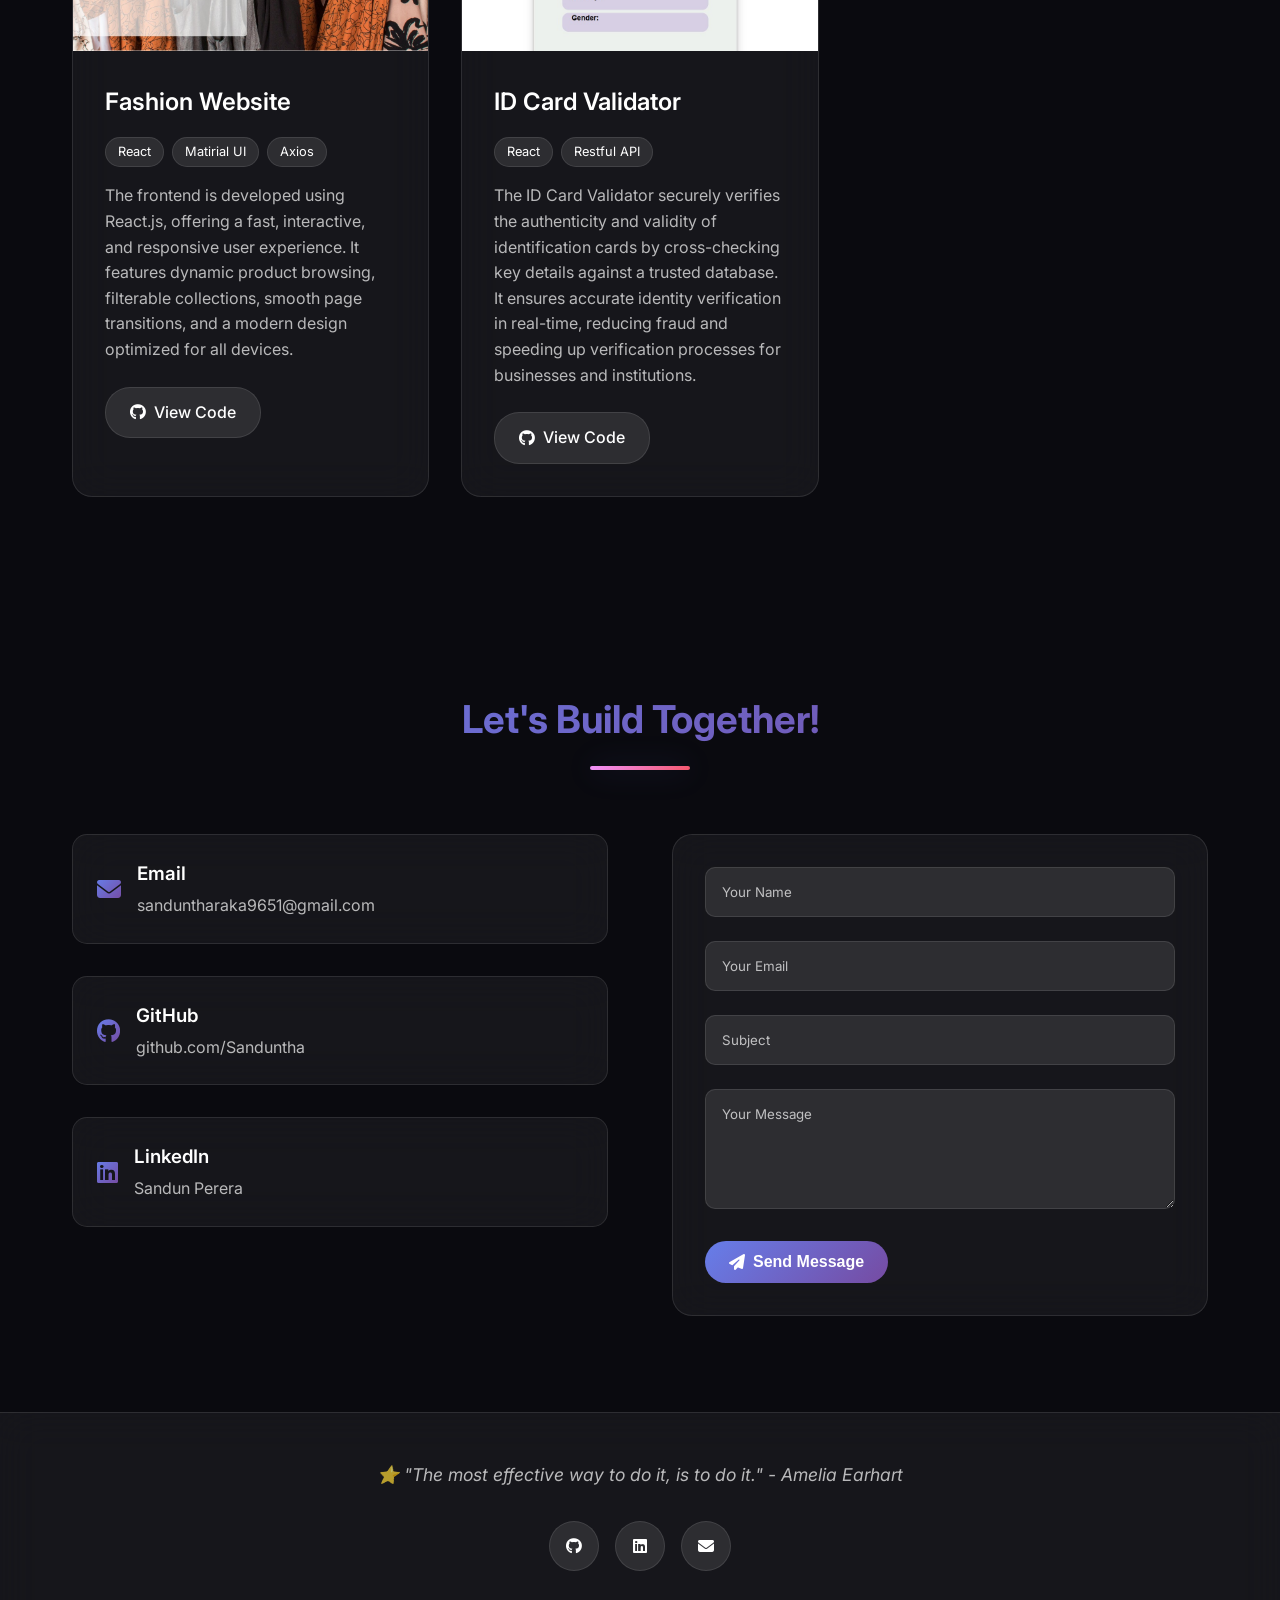
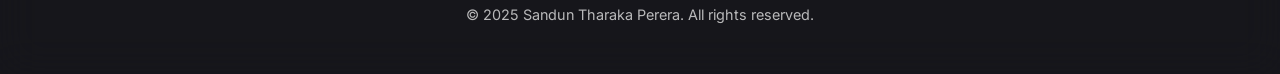
==== commit 2edb6ea3: "add fetures" ====
--- a/index.html
+++ b/index.html
@@ -1,44 +1,51 @@
 <!DOCTYPE html>
 <html lang="en">
+
 <head>
   <meta charset="UTF-8">
   <meta name="viewport" content="width=device-width, initial-scale=1.0">
-  <title>Sandun Tharaka Perera | Portfolio</title>
-  <link rel="stylesheet" href="styles.css">
+  <title>Sandun Tharaka Perera - Full-Stack Software Engineer</title>
   <link rel="stylesheet" href="https://cdnjs.cloudflare.com/ajax/libs/font-awesome/6.4.0/css/all.min.css">
-  <link href="https://fonts.googleapis.com/css2?family=Poppins:wght@300;400;500;600;700&display=swap" rel="stylesheet">
+  <link href="https://fonts.googleapis.com/css2?family=Inter:wght@300;400;500;600;700;800&display=swap"
+    rel="stylesheet">
+  <link rel="stylesheet" href="style.css">
 </head>
+
 <body>
-  <!-- Navigation -->
+  <div class="particles" id="particles"></div>
+
   <nav id="navbar">
-    <div class="logo">
-      <h1>My <span>  Portfolio</span></h1>
-    </div>
-    <ul class="nav-links">
-      <li><a href="#home" class="active">Home</a></li>
-      <li><a href="#skills">Skills</a></li>
-      <li><a href="#projects">Projects</a></li>
-      <li><a href="#contact">Contact</a></li>
-    </ul>
-    <div class="burger">
-      <div class="line1"></div>
-      <div class="line2"></div>
-      <div class="line3"></div>
+    <div class="nav-container">
+      <div class="logo">
+        <h1>Sandun <span>Perera</span></h1>
+      </div>
+      <ul class="nav-links">
+        <li><a href="#home" class="active">Home</a></li>
+        <li><a href="#about">About</a></li>
+        <li><a href="#skills">Skills</a></li>
+        <li><a href="#projects">Projects</a></li>
+        <li><a href="#contact">Contact</a></li>
+      </ul>
+      <div class="mobile-menu">
+        <span></span>
+        <span></span>
+        <span></span>
+      </div>
     </div>
   </nav>
 
-  <!-- Hero Section -->
-  <section id="home">
+  <section id="home" class="hero">
     <div class="hero-content">
       <div class="hero-text">
-        <h1>Sandun Tharaka <span>Perera</span></h1>
-        <h2>Full-Stack Software Engineer</h2>
-        <p>Hello World! 👋 I'm a passionate Full-Stack Engineer specializing in building robust, scalable applications using modern technologies. I bridge the gap between elegant frontends and powerful backends.</p>
+        <h1 id="animated-heading">Sandun Tharaka Perera</h1>
+        <h2 id="animated-subheading">Software Engineer</h2>
+        <p>Hello World! 👋 I'm a passionate Full-Stack Engineer specializing in building robust, scalable applications
+          using modern technologies. I bridge the gap between elegant frontends and powerful backends.</p>
         <div class="hero-buttons">
-          <a href="https://drive.google.com/file/d/1lu7z-mRcCNm81PbPWj9fwWAOzkEwsCpQ/view?usp=sharing" target="_blank" class="btn primary-btn">
+          <a href="https://drive.google.com/file/d/1EbsEs9R0i5b1QTq9h1bZqK2UTMIcFYqH/view?usp=sharing" target="_blank"
+            class="btn primary-btn">
             <i class="fas fa-download"></i> Download CV
           </a>
-
           <a href="#contact" class="btn secondary-btn">
             <i class="fas fa-envelope"></i> Contact Me
           </a>
@@ -46,7 +53,7 @@
       </div>
       <div class="hero-image">
         <div class="image-container">
-          <img src="../../../../2.jpg" alt="Sandun Tharaka Perera">
+          <img src="2.jpg" alt="Sandun Tharaka Perera">
         </div>
       </div>
     </div>
@@ -57,217 +64,190 @@
     </div>
   </section>
 
-  <!-- Skills Section -->
-<section id="skills">
+ <section id="about" class="fade-in">
     <div class="section-title">
-      <h2>Technical Arsenal</h2>
+      <h2>About Me</h2>
       <div class="underline"></div>
     </div>
-    
-    <div class="skills-container">
-      <!-- Backend Category -->
-      <div class="skill-category-container">
-        <div class="skill-category-header">
-          <i class="fas fa-server"></i>
-          <h3>Backend Expertise</h3>
-        </div>
-        <div class="skills-grid">
-          <div class="skill-icon-card">
-            <div class="skill-icon">
+    <div class="about-content">
+      <div class="profile-image">
+        <span class="emoji">👨‍💻</span>
+      </div>
+      <div class="about-text">
+        <p>I am more than just a developer—I am a problem solver driven by curiosity and innovation. Every line of code I write is guided by a clear goal: to make software smarter, faster, and more user-centric. Whether I’m working on a complex backend system using Spring Boot or crafting beautiful UIs with React.js and Tailwind CSS, I always prioritize clean code, reusability, and performance.</p>
+        <p>One of the key things I value is collaboration. My experiences working both on-site and remotely with cross-functional teams have taught me how to communicate effectively, adapt to team dynamics, and deliver quality results even under tight deadlines. I’m a firm believer in Agile methodologies and continuous integration, and I embrace every opportunity to learn from feedback and improve my work.</p>
+        <div id="more-text" class="more-text">
+          <p>What excites me most about the tech industry is how quickly it evolves. I actively explore new frameworks, tools, and architectures—whether it's diving deeper into cloud services like AWS, learning about containerization with Docker, or enhancing UI/UX workflows with tools like Figma. I don’t just keep up with trends; I try to stay ahead of them.</p>
+          <p>Outside of coding, I enjoy mentoring junior developers, writing tech blogs, and contributing to open-source projects when I can. I see software engineering not just as a career—but as a craft I’m committed to mastering. My mission is to build products that are not only functional, but delightful to use—and that leave a meaningful impact.</p>
+        </div>
+        <button id="see-more-btn" class="see-more-btn" onclick="toggleAboutText()">See More</button>
+      </div>
+    </div>
+  </section>
+
+  <section id="skills" class="section">
+    <div class="container">
+      <div class="section-title">
+        <h2>Technical Arsenal</h2>
+      </div>
+      <div class="skills-grid">
+        <div class="skill-category">
+          <h3><i class="fas fa-server"></i> Backend Expertise</h3>
+          <div class="skill-items">
+            <div class="skill-item">
               <i class="fab fa-java"></i>
-            </div>
-            <span>Java</span>
-            <div class="skill-level expert">Expert</div>
-          </div>
-          <div class="skill-icon-card">
-            <div class="skill-icon">
+              <span>Java</span>
+              <div class="skill-level expert">Expert</div>
+            </div>
+            <div class="skill-item">
               <i class="fas fa-leaf"></i>
-            </div>
-            <span>Spring Boot</span>
-            <div class="skill-level expert">Expert</div>
-          </div>
-          <div class="skill-icon-card">
-            <div class="skill-icon">
+              <span>Spring Boot</span>
+              <div class="skill-level expert">Expert</div>
+            </div>
+            <div class="skill-item">
               <i class="fas fa-database"></i>
-            </div>
-            <span>Hibernate</span>
-            <div class="skill-level advanced">Advanced</div>
-          </div>
-          <div class="skill-icon-card">
-            <div class="skill-icon">
+              <span>Hibernate</span>
+              <div class="skill-level advanced">Advanced</div>
+            </div>
+            <div class="skill-item">
               <i class="fab fa-node-js"></i>
-            </div>
-            <span>Node.js</span>
-            <div class="skill-level advanced">Advanced</div>
-          </div>
-          <div class="skill-icon-card">
-            <div class="skill-icon">
+              <span>Node.js</span>
+              <div class="skill-level advanced">Advanced</div>
+            </div>
+            <div class="skill-item">
               <i class="fas fa-server"></i>
-            </div>
-            <span>Express</span>
-            <div class="skill-level intermediate">Intermediate</div>
-          </div>
-          <div class="skill-icon-card">
-            <div class="skill-icon">
-              <i class="fab fa-python"></i>
-            </div>
-            <!-- <span>Python</span>
-            <div class="skill-level intermediate">Intermediate</div>
-          </div>
-          <div class="skill-icon-card">
-            <div class="skill-icon">
+              <span>Express</span>
+              <div class="skill-level intermediate">Intermediate</div>
+            </div>
+            <div class="skill-item">
               <i class="fab fa-microsoft"></i>
+              <span>C#</span>
+              <div class="skill-level intermediate">Intermediate</div>
+            </div>
+          </div>
+        </div>
+
+        <div class="skill-category">
+          <h3><i class="fas fa-laptop-code"></i> Frontend Mastery</h3>
+          <div class="skill-items">
+            <div class="skill-item">
+              <i class="fab fa-react"></i>
+              <span>React</span>
+              <div class="skill-level expert">Expert</div>
+            </div>
+            <div class="skill-item">
+              <i class="fab fa-react"></i>
+              <span>React Native</span>
+              <div class="skill-level advanced">Advanced</div>
+            </div>
+            <!-- <div class="skill-item">
+              <i class="fab fa-angular"></i>
+              <span>Angular</span>
+              <div class="skill-level intermediate">Intermediate</div>
             </div> -->
-            <span>C#</span>
-            <div class="skill-level intermediate">Intermediate</div>
-          </div>
-        </div>
-      </div>
-      
-      <!-- Frontend Category -->
-      <div class="skill-category-container">
-        <div class="skill-category-header">
-          <i class="fas fa-laptop-code"></i>
-          <h3>Frontend Mastery</h3>
-        </div>
-        <div class="skills-grid">
-          <div class="skill-icon-card">
-            <div class="skill-icon">
-              <i class="fab fa-react"></i>
-            </div>
-            <span>React</span>
-            <div class="skill-level expert">Expert</div>
-          </div>
-          <div class="skill-icon-card">
-            <div class="skill-icon">
-              <i class="fab fa-react"></i>
-            </div>
-            <span>React Native</span>
-            <div class="skill-level advanced">Advanced</div>
-          </div>
-          <div class="skill-icon-card">
-            <div class="skill-icon">
-              <i class="fab fa-angular"></i>
-            </div>
-            <span>Angular</span>
-            <div class="skill-level intermediate">Intermediate</div>
-          </div>
-          <div class="skill-icon-card">
-            <div class="skill-icon">
+            <div class="skill-item">
               <i class="fas fa-code-branch"></i>
-            </div>
-            <span>Redux</span>
-            <div class="skill-level advanced">Advanced</div>
-          </div>
-          <div class="skill-icon-card">
-            <div class="skill-icon">
+              <span>Redux</span>
+              <div class="skill-level advanced">Advanced</div>
+            </div>
+            <div class="skill-item">
               <i class="fab fa-html5"></i>
-            </div>
-            <span>HTML5/CSS3</span>
-            <div class="skill-level expert">Expert</div>
-          </div>
-          <div class="skill-icon-card">
-            <div class="skill-icon">
+              <span>HTML5/CSS3</span>
+              <div class="skill-level expert">Expert</div>
+            </div>
+            <div class="skill-item">
               <i class="fab fa-js"></i>
-            </div>
-            <span>JavaScript</span>
-            <div class="skill-level expert">Expert</div>
-          </div>
-        </div>
-      </div>
-      
-      <!-- UI Frameworks -->
-      <div class="skill-category-container">
-        <div class="skill-category-header">
-          <i class="fas fa-paint-brush"></i>
-          <h3>UI Frameworks</h3>
-        </div>
-        <div class="skills-grid">
-          <div class="skill-icon-card">
-            <div class="skill-icon">
+              <span>JavaScript</span>
+              <div class="skill-level expert">Expert</div>
+            </div>
+          </div>
+        </div>
+
+        <div class="skill-category">
+          <h3><i class="fas fa-paint-brush"></i> UI Frameworks</h3>
+          <div class="skill-items">
+            <div class="skill-item">
               <i class="fab fa-css3-alt"></i>
-            </div>
-            <span>Tailwind CSS</span>
-            <div class="skill-level advanced">Advanced</div>
-          </div>
-          <div class="skill-icon-card">
-            <div class="skill-icon">
+              <span>Tailwind CSS</span>
+              <div class="skill-level advanced">Advanced</div>
+            </div>
+            <div class="skill-item">
               <i class="fab fa-bootstrap"></i>
-            </div>
-            <span>Bootstrap</span>
-            <div class="skill-level expert">Expert</div>
-          </div>
-          <div class="skill-icon-card">
-            <div class="skill-icon">
+              <span>Bootstrap</span>
+              <div class="skill-level expert">Expert</div>
+            </div>
+            <div class="skill-item">
               <i class="fas fa-palette"></i>
-            </div>
-            <span>Material UI</span>
-            <div class="skill-level advanced">Advanced</div>
-          </div>
-        </div>
-      </div>
-      
-      <!-- Database & Cloud -->
-      <div class="skill-category-container">
-        <div class="skill-category-header">
-          <i class="fas fa-database"></i>
-          <h3>Database & Cloud</h3>
-        </div>
-        <div class="skills-grid">
-          <div class="skill-icon-card">
-            <div class="skill-icon">
+              <span>Material UI</span>
+              <div class="skill-level advanced">Advanced</div>
+            </div>
+          </div>
+        </div>
+
+        <div class="skill-category">
+          <h3><i class="fas fa-database"></i> Database & Cloud</h3>
+          <div class="skill-items">
+            <!-- <div class="skill-item">
               <i class="fas fa-database"></i>
-            </div>
-            <span>MongoDB</span>
-            <div class="skill-level advanced">Advanced</div>
-          </div>
-          <div class="skill-icon-card">
-            <div class="skill-icon">
+              <span>MongoDB</span>
+              <div class="skill-level advanced">Advanced</div>
+            </div> -->
+            <div class="skill-item">
               <i class="fas fa-database"></i>
-            </div>
-            <span>MySQL</span>
-            <div class="skill-level expert">Expert</div>
-          </div>
-          <div class="skill-icon-card">
-            <div class="skill-icon">
+              <span>MySQL</span>
+              <div class="skill-level expert">Expert</div>
+            </div>
+            <div class="skill-item">
               <i class="fab fa-aws"></i>
-            </div>
-            <span>AWS</span>
-            <div class="skill-level intermediate">Intermediate</div>
-          </div>
-        </div>
-      </div>
-      
-      <!-- API Development -->
-      <div class="skill-category-container">
-        <div class="skill-category-header">
-          <i class="fas fa-code-branch"></i>
-          <h3>API Development</h3>
-        </div>
-        <div class="skills-grid">
-          <div class="skill-icon-card">
-            <div class="skill-icon">
+              <span>AWS</span>
+              <div class="skill-level intermediate">Intermediate</div>
+            </div>
+            <div class="skill-item">
               <i class="fas fa-exchange-alt"></i>
-            </div>
-            <span>REST API</span>
-            <div class="skill-level expert">Expert</div>
-          </div>
-        </div>
-      </div>
-    </div>
-  </section>    
-
-  <!-- Projects Section -->
-  <section id="projects">
+              <span>REST API</span>
+              <div class="skill-level expert">Expert</div>
+            </div>
+          </div>
+        </div>
+      </div>
+    </div>
+  </section>
+
+  <section id="projects" class="fade-in">
     <div class="section-title">
       <h2>Featured Projects</h2>
       <div class="underline"></div>
     </div>
-    
+
+
     <div class="projects-grid">
       <div class="project-card">
         <div class="project-img">
-          <img src="../../../../project1.jpg" alt="E-Commerce Platform">
+          <img src="Project5.jpg" alt="Job Website - Frontend">
+        </div>
+        <div class="project-content">
+          <h3>Job Website - Frontend</h3>
+          <div class="project-tags">
+            <span>React</span>
+            <span>Matirial UI</span>
+            <span>Sweet Alert</span>
+            <span>Axios</span>
+          </div>
+          <p>JobHunt is a modern, user-friendly job portal where job seekers can browse job listings, apply for
+            opportunities, and create profiles. Employers can post jobs, manage applications, and search for potential
+            candidates – all in real-time.</p>
+          <div class="project-links">
+            <a href="https://github.com/Sanduntha/job-web-frontend" target="_blank" class="project-btn">
+              <i class="fab fa-github"></i> View Code
+            </a>
+          </div>
+        </div>
+      </div>
+
+
+      <div class="project-card">
+        <div class="project-img">
+          <img src="project1.jpg" alt="E-Commerce Platform">
         </div>
         <div class="project-content">
           <h3>E-Commerce Platform</h3>
@@ -275,9 +255,9 @@
             <span>Spring Boot</span>
             <span>React</span>
             <span>Redux</span>
-            <span>MongoDB</span>
-          </div>
-          <p>Your one-stop online store for everything you need – from fashion and electronics to home essentials. Shop easily, securely, and enjoy fast delivery and great deals every day!</p>
+            <span>MySql</span>
+          </div>
+          <p>A full-stack e-commerce solution with integrated payment gateway and inventory management.</p>
           <div class="project-links">
             <a href="https://github.com/Sanduntha/e_cart" target="_blank" class="project-btn">
               <i class="fab fa-github"></i> View Code
@@ -288,10 +268,11 @@
           </div>
         </div>
       </div>
-      
-      <div class="project-card">
-        <div class="project-img">
-          <img src="../../../../Project3.jpg" alt="Coffee Shop Website">
+
+
+      <div class="project-card">
+        <div class="project-img">
+          <img src="Project3.jpg" alt="Coffee Shop Website">
         </div>
         <div class="project-content">
           <h3>Coffee Shop Website</h3>
@@ -300,33 +281,33 @@
             <span>Tailwind Css</span>
             <span>Java Script</span>
             <span>My Sql</span>
-
-          </div>
-          <p>Brewed to perfection – enjoy freshly roasted coffee, cozy vibes, and delicious treats at your favorite local coffee spot. Sip, relax, and unwind with us.</p>
+          </div>
+          <p>Real-time health monitoring application with push notifications and user-friendly interface.</p>
           <div class="project-links">
             <a href="https://github.com/Sanduntha/coffee-shop-website" target="_blank" class="project-btn">
               <i class="fab fa-github"></i> View Code
             </a>
-            <a href="https://gleaming-kleicha-347bc0.netlify.app/" target="_blank" class="project-btn">
+            <a href="https://gleaming-kleicha-347bc0.netlify.app/" class="project-btn">
               <i class="fas fa-external-link-alt"></i> Live Demo
             </a>
           </div>
         </div>
       </div>
-      
-      <div class="project-card">
-        <div class="project-img">
-          <img src="../../../../project2.jpg" alt="Enterprise Dashboard">
+
+
+      <div class="project-card">
+        <div class="project-img">
+          <img src="project2.jpg" alt="Safari Website">
         </div>
         <div class="project-content">
           <h3>Safari Website</h3>
           <div class="project-tags">
-            <span>Html</span>
-            <span>CSS</span>
+            <span>HTML5</span>
+            <span>CSS3</span>
             <span>JavaScript</span>
             <span>MySQL</span>
           </div>
-          <p>Explore the wild like never before with our safari adventures. Discover breathtaking landscapes, witness majestic wildlife, and experience nature up close with expert-guided tours.</p>
+          <p>Comprehensive wildlife safari booking platform with custom analytics and booking management system.</p>
           <div class="project-links">
             <a href="https://github.com/Sanduntha/safari_web" target="_blank" class="project-btn">
               <i class="fab fa-github"></i> View Code
@@ -338,9 +319,10 @@
         </div>
       </div>
 
-      <div class="project-card">
-        <div class="project-img">
-          <img src="../../../../Project4.jpg" alt="Coffee Shop Website">
+
+      <div class="project-card">
+        <div class="project-img">
+          <img src="project4.jpg" alt="Clothing Brand Website">
         </div>
         <div class="project-content">
           <h3>Clothing Brand Website</h3>
@@ -349,9 +331,9 @@
             <span>Tailwind Css</span>
             <span>Type Script</span>
             <span>Rest API</span>
-
-          </div>
-          <p>A stylish and responsive e-commerce platform for a fashion brand, developed using TypeScript with modern front-end technologies. Features include product listings, category filtering, and a shopping cart, offering users a smooth and secure shopping experience with type-safe code architecture.</p>
+          </div>
+          <p>Comprehensive Clothing Brand Website. Explore stylish, comfortable, and affordable clothing made to express
+            who you are.</p>
           <div class="project-links">
             <a href="https://github.com/Sanduntha/clothing_web" target="_blank" class="project-btn">
               <i class="fab fa-github"></i> View Code
@@ -362,18 +344,86 @@
           </div>
         </div>
       </div>
-      
-
+
+
+
+      <div class="project-card">
+        <div class="project-img">
+          <img src="Project5.jpg" alt="Job Website - Backend">
+        </div>
+        <div class="project-content">
+          <h3>Job Website - Backend</h3>
+          <div class="project-tags">
+            <span>Springboot</span>
+            <span>Spring Security</span>
+            <span>Model Maper</span>
+            <span>JWT</span>
+            <span>MySql</span>
+          </div>
+          <p>The backend of JobHunt is powered by Spring Boot, ensuring high performance, scalability, and security. It
+            manages core functionalities like user authentication, job postings, applications, and role-based access for
+            employers and job seekers.</p>
+          <div class="project-links">
+            <a href="https://github.com/Sanduntha/job-web-frontend" target="_blank" class="project-btn">
+              <i class="fab fa-github"></i> View Code
+            </a>
+          </div>
+        </div>
+      </div>
+
+
+      <div class="project-card">
+        <div class="project-img">
+          <img src="project7.jpg" alt="Fashion Website">
+        </div>
+        <div class="project-content">
+          <h3>Fashion Website</h3>
+          <div class="project-tags">
+            <span>React</span>
+            <span>Matirial UI</span>
+            <span>Axios</span>
+          </div>
+          <p>The frontend is developed using React.js, offering a fast, interactive, and responsive user experience. It
+            features dynamic product browsing, filterable collections, smooth page transitions, and a modern design
+            optimized for all devices.</p>
+          <div class="project-links">
+            <a href="https://github.com/Sanduntha/pabbi-fashion-store" target="_blank" class="project-btn">
+              <i class="fab fa-github"></i> View Code
+            </a>
+          </div>
+        </div>
+      </div>
+
+
+
+      <div class="project-card">
+        <div class="project-img">
+          <img src="project8.jpg" alt="ID Card Validator">
+        </div>
+        <div class="project-content">
+          <h3>ID Card Validator</h3>
+          <div class="project-tags">
+            <span>React</span>
+            <span>Restful API</span>
+          </div>
+          <p>The ID Card Validator securely verifies the authenticity and validity of identification cards by
+            cross-checking key details against a trusted database. It ensures accurate identity verification in
+            real-time, reducing fraud and speeding up verification processes for businesses and institutions.</p>
+          <div class="project-links">
+            <a href="https://github.com/Sanduntha/lanka-nic-validator" target="_blank" class="project-btn">
+              <i class="fab fa-github"></i> View Code
+            </a>
+          </div>
+        </div>
+      </div>
     </div>
   </section>
 
-  <!-- Contact Section -->
-  <section id="contact">
+  <section id="contact" class="fade-in">
     <div class="section-title">
       <h2>Let's Build Together!</h2>
       <div class="underline"></div>
     </div>
-    
     <div class="contact-container">
       <div class="contact-info">
         <div class="contact-item">
@@ -383,7 +433,6 @@
             <p><a href="mailto:sanduntharaka9651@gmail.com">sanduntharaka9651@gmail.com</a></p>
           </div>
         </div>
-        
         <div class="contact-item">
           <i class="fab fa-github"></i>
           <div>
@@ -391,7 +440,6 @@
             <p><a href="https://github.com/Sanduntha" target="_blank">github.com/Sanduntha</a></p>
           </div>
         </div>
-        
         <div class="contact-item">
           <i class="fab fa-linkedin"></i>
           <div>
@@ -400,7 +448,6 @@
           </div>
         </div>
       </div>
-      
       <div class="contact-form">
         <form id="contactForm">
           <div class="form-group">
@@ -415,7 +462,7 @@
           <div class="form-group">
             <textarea id="message" name="message" placeholder="Your Message" required></textarea>
           </div>
-          <button type="submit" class="btn primary-btn">
+          <button type="submit" class="submit-button">
             <i class="fas fa-paper-plane"></i> Send Message
           </button>
         </form>
@@ -423,7 +470,6 @@
     </div>
   </section>
 
-  <!-- Footer -->
   <footer>
     <div class="footer-content">
       <div class="footer-quote">
@@ -431,15 +477,17 @@
       </div>
       <div class="social-links">
         <a href="https://github.com/Sanduntha" target="_blank"><i class="fab fa-github"></i></a>
-        <a href="https://www.linkedin.com/in/sandun-perera-11a61b211/" target="_blank"><i class="fab fa-linkedin"></i></a>
+        <a href="https://www.linkedin.com/in/sandun-perera-11a61b211/" target="_blank"><i
+            class="fab fa-linkedin"></i></a>
         <a href="mailto:sanduntharaka9651@gmail.com"><i class="fas fa-envelope"></i></a>
       </div>
       <div class="copyright">
-        <p>&copy; 2025 Sandun Tharaka Perera. All rights reserved.</p>
+        <p>© 2025 Sandun Tharaka Perera. All rights reserved.</p>
       </div>
     </div>
   </footer>
 
   <script src="script.js"></script>
 </body>
-</html>
+
+</html>
--- a/style.css
+++ b/style.css
@@ -0,0 +1,951 @@
+* {
+  margin: 0;
+  padding: 0;
+  box-sizing: border-box;
+}
+
+:root {
+  --primary-gradient: linear-gradient(135deg, #667eea 0%, #764ba2 100%);
+  --secondary-gradient: linear-gradient(135deg, #f093fb 0%, #f5576c 100%);
+  --accent-gradient: linear-gradient(135deg, #4facfe 0%, #00f2fe 100%);
+  --success-gradient: linear-gradient(135deg, #43e97b 0%, #38f9d7 100%);
+  --warning-gradient: linear-gradient(135deg, #fa709a 0%, #fee140 100%);
+  --dark-bg: #0a0a0f;
+  --card-bg: rgba(255, 255, 255, 0.05);
+  --glass-bg: rgba(255, 255, 255, 0.1);
+  --text-primary: #ffffff;
+  --text-secondary: rgba(255, 255, 255, 0.7);
+  --border-color: rgba(255, 255, 255, 0.1);
+  --shadow-sm: 0 4px 6px rgba(0, 0, 0, 0.1);
+  --shadow-md: 0 10px 25px rgba(0, 0, 0, 0.15);
+  --shadow-lg: 0 20px 40px rgba(0, 0, 0, 0.2);
+  --shadow-glow: 0 0 30px rgba(102, 126, 234, 0.3);
+}
+
+body {
+  font-family: 'Inter', sans-serif;
+  background: var(--dark-bg);
+  color: var(--text-primary);
+  line-height: 1.6;
+  overflow-x: hidden;
+  position: relative;
+}
+
+/* Animated Background */
+body::before {
+  content: '';
+  position: fixed;
+  top: 0;
+  left: 0;
+  width: 100%;
+  height: 100%;
+  background: radial-gradient(circle at 20% 20%, rgba(102, 126, 234, 0.3) 0%, transparent 50%),
+              radial-gradient(circle at 80% 80%, rgba(245, 87, 108, 0.3) 0%, transparent 50%),
+              radial-gradient(circle at 40% 60%, rgba(79, 172, 254, 0.2) 0%, transparent 50%);
+  z-index: -1;
+  animation: float 20s ease-in-out infinite;
+}
+
+@keyframes float {
+  0%, 100% { transform: translateY(0px) rotate(0deg); }
+  50% { transform: translateY(-20px) rotate(5deg); }
+}
+
+/* Particles */
+.particles {
+  position: fixed;
+  top: 0;
+  left: 0;
+  width: 100%;
+  height: 100%;
+  pointer-events: none;
+  z-index: -1;
+}
+
+.particle {
+  position: absolute;
+  width: 4px;
+  height: 4px;
+  background: rgba(100, 181, 246, 0.4);
+  border-radius: 50%;
+  animation: float-particle 6s ease-in-out infinite;
+}
+
+@keyframes float-particle {
+  0%, 100% {
+    transform: translateY(0) rotate(0deg);
+    opacity: 0.3;
+  }
+  50% {
+    transform: translateY(-20px) rotate(180deg);
+    opacity: 1;
+  }
+}
+
+/* Navigation */
+nav {
+  position: fixed;
+  top: 0;
+  width: 100%;
+  padding: 1rem 2rem;
+  background: rgba(10, 10, 15, 0.9);
+  backdrop-filter: blur(20px);
+  border-bottom: 1px solid var(--border-color);
+  z-index: 1000;
+  transition: all 0.3s ease;
+}
+
+nav.scrolled {
+  background: rgba(15, 20, 25, 0.95);
+  padding: 0.75rem 2rem;
+}
+
+.nav-container {
+  max-width: 1200px;
+  margin: 0 auto;
+  display: flex;
+  justify-content: space-between;
+  align-items: center;
+}
+
+.logo h1 {
+  font-size: 1.5rem;
+  font-weight: 700;
+  background: var(--primary-gradient);
+  -webkit-background-clip: text;
+  -webkit-text-fill-color: transparent;
+  background-clip: text;
+}
+
+.logo h1 span {
+  background: var(--secondary-gradient);
+  -webkit-background-clip: text;
+  -webkit-text-fill-color: transparent;
+  background-clip: text;
+}
+
+.nav-links {
+  display: flex;
+  list-style: none;
+  gap: 2rem;
+}
+
+.nav-links a {
+  color: var(--text-secondary);
+  text-decoration: none;
+  font-weight: 500;
+  padding: 0.5rem 1rem;
+  border-radius: 25px;
+  transition: all 0.3s ease;
+  position: relative;
+}
+
+.nav-links a:hover,
+.nav-links a.active {
+  color: var(--text-primary);
+  background: var(--glass-bg);
+  transform: translateY(-2px);
+}
+
+.mobile-menu {
+  display: none;
+  flex-direction: column;
+  cursor: pointer;
+}
+
+.mobile-menu span {
+  width: 25px;
+  height: 3px;
+  background: var(--text-primary);
+  margin: 3px 0;
+  transition: 0.3s;
+  border-radius: 2px;
+}
+
+/* Hero Section */
+.hero {
+  min-height: 100vh;
+  display: flex;
+  align-items: center;
+  justify-content: center;
+  padding: 2rem;
+  position: relative;
+}
+
+.hero-content {
+  max-width: 1200px;
+  margin: 0 auto;
+  display: grid;
+  grid-template-columns: 1fr 1fr;
+  gap: 4rem;
+  align-items: center;
+  animation: fadeInUp 1s ease-out;
+}
+
+.hero-text h1 {
+  font-size: clamp(2.5rem, 4vw, 4rem);
+  font-weight: 800;
+  margin-bottom: 1rem;
+  line-height: 1.1;
+  background: var(--primary-gradient);
+  -webkit-background-clip: text;
+  -webkit-text-fill-color: transparent;
+  background-clip: text;
+}
+
+.hero-text h2 {
+  font-size: clamp(2.8rem, 2vw, 1.5rem);
+  font-family: 'Inter', sans-serif;
+  font-weight: 500; /* Slightly bolder for emphasis */
+  margin-bottom: 1.5rem;
+  background: var(--primary-gradient); /* Gradient from #667eea to #764ba2 */
+  -webkit-background-clip: text;
+  -webkit-text-fill-color: transparent;
+  background-clip: text;
+  text-shadow: 0 0 10px rgba(102, 126, 234, 0.3); /* Subtle glow */
+  transition: transform 0.3s ease, text-shadow 0.3s ease;
+  letter-spacing: 0.02em; /* Slight spacing for elegance */
+}
+
+.hero-text h2:hover {
+  transform: translateY(-2px); /* Subtle lift effect */
+  text-shadow: 0 0 20px rgba(102, 126, 234, 0.5); /* Enhanced glow on hover */
+}
+
+
+.hero-text p {
+  font-size: clamp(1rem, 1.3vw, 1.1rem);
+  color: var(--text-secondary);
+  margin-bottom: 2rem;
+  line-height: 1.8;
+  max-width: 600px;
+}
+
+.hero-buttons {
+  display: flex;
+  gap: 1rem;
+  flex-wrap: wrap;
+}
+
+.btn {
+  padding: 1rem 2rem;
+  border-radius: 50px;
+  text-decoration: none;
+  font-weight: 600;
+  display: inline-flex;
+  align-items: center;
+  gap: 0.5rem;
+  transition: all 0.3s ease;
+  position: relative;
+  overflow: hidden;
+}
+
+.primary-btn {
+  background: var(--primary-gradient);
+  color: white;
+  box-shadow: var(--shadow-glow);
+}
+
+.primary-btn:hover {
+  transform: translateY(-3px);
+  box-shadow: 0 0 40px rgba(102, 126, 234, 0.5);
+}
+
+.secondary-btn {
+  background: var(--glass-bg);
+  color: var(--text-primary);
+  border: 1px solid var(--border-color);
+  backdrop-filter: blur(20px);
+}
+
+.secondary-btn:hover {
+  background: var(--glass-bg);
+  transform: translateY(-3px);
+  border-color: rgba(255, 255, 255, 0.3);
+}
+
+.hero-image {
+  display: flex;
+  justify-content: center;
+}
+
+.image-container {
+  width: 350px;
+  height: 350px;
+  border-radius: 50%;
+  background: var(--primary-gradient);
+  padding: 5px;
+  position: relative;
+  animation: pulse 3s ease-in-out infinite;
+}
+
+.image-container::before {
+  content: '';
+  position: absolute;
+  top: -20px;
+  left: -20px;
+  right: -20px;
+  bottom: -20px;
+  background: var(--accent-gradient);
+  border-radius: 50%;
+  z-index: -1;
+  opacity: 0.3;
+  animation: rotate 10s linear infinite;
+}
+
+.image-container img {
+  width: 100%;
+  height: 100%;
+  border-radius: 50%;
+  object-fit: cover;
+  background: #333;
+}
+
+@keyframes pulse {
+  0%, 100% { transform: scale(1); }
+  50% { transform: scale(1.05); }
+}
+
+@keyframes rotate {
+  from { transform: rotate(0deg); }
+  to { transform: rotate(360deg); }
+}
+
+.scroll-down {
+  position: absolute;
+  bottom: 2rem;
+  left: 50%;
+  transform: translateX(-50%);
+}
+
+.scroll-down a {
+  color: var(--text-secondary);
+  font-size: 1.5rem;
+  animation: bounce 2s infinite;
+}
+
+@keyframes bounce {
+  0%, 20%, 50%, 80%, 100% { transform: translateY(0); }
+  40% { transform: translateY(-10px); }
+  60% { transform: translateY(-5px); }
+}
+
+/* Section Styles */
+section {
+  padding: 6rem 2rem;
+  max-width: 1200px;
+  margin: 0 auto;
+}
+
+.section-title {
+  text-align: center;
+  margin-bottom: 4rem;
+}
+
+.section-title h2 {
+  font-size: clamp(2rem, 3vw, 3rem);
+  font-weight: 700;
+  margin-bottom: 1rem;
+  background: var(--primary-gradient);
+  -webkit-background-clip: text;
+  -webkit-text-fill-color: transparent;
+  background-clip: text;
+}
+
+.underline {
+  width: 100px;
+  height: 4px;
+  background: var(--secondary-gradient);
+  margin: 0 auto;
+  border-radius: 2px;
+  box-shadow: var(--shadow-glow);
+}
+
+/* About Section */
+section#about {
+  background: var(--glass-bg);
+  backdrop-filter: blur(20px);
+  border: 1px solid var(--border-color);
+  border-radius: 20px;
+  box-shadow: var(--shadow-md);
+  position: relative;
+  z-index: 1;
+}
+
+.about-content {
+  display: grid;
+  grid-template-columns: 1fr 2fr;
+  gap: 2rem;
+  align-items: center;
+}
+
+.profile-image {
+  display: flex;
+  justify-content: center;
+  align-items: center;
+  width: 100%;
+  padding: 1rem;
+}
+
+.profile-image .emoji {
+  font-size: clamp(100px, 12vw, 140px);
+  filter: drop-shadow(0 0 20px rgba(102, 126, 234, 0.5));
+  transition: transform 0.4s ease, filter 0.4s ease;
+}
+
+.profile-image:hover .emoji {
+  transform: scale(1.15);
+  filter: drop-shadow(0 0 30px rgba(102, 126, 234, 0.7));
+}
+
+.about-text {
+  font-family: 'Inter', sans-serif;
+  color: var(--text-secondary);
+  line-height: 1.8;
+}
+
+.about-text p {
+  font-size: clamp(1.1rem, 1.5vw, 1.3rem);
+  margin-bottom: 1.5rem;
+  transition: color 0.3s ease, transform 0.3s ease;
+}
+
+.about-text p:hover {
+  color: var(--text-primary);
+  transform: translateY(-2px);
+}
+
+.more-text {
+  display: none;
+  opacity: 0;
+  transition: opacity 0.6s ease;
+}
+
+.more-text.visible {
+  display: block;
+  opacity: 1;
+}
+
+.see-more-btn {
+  background: var(--glass-bg);
+  border: 1px solid var(--border-color);
+  color: var(--text-primary);
+  font-family: 'Roboto', sans-serif;
+  font-size: clamp(0.9rem, 1.2vw, 1rem);
+  font-weight: 500;
+  font-style: italic;
+  cursor: pointer;
+  padding: 0.75rem 1.5rem;
+  border-radius: 30px;
+  text-decoration: none;
+  transition: all 0.3s ease;
+  box-shadow: var(--shadow-md);
+}
+
+.see-more-btn:hover {
+  background: var(--secondary-gradient);
+  color: white;
+  transform: translateY(-3px);
+  box-shadow: var(--shadow-glow);
+}
+
+/* Skills Section */
+.skills-grid {
+  display: grid;
+  grid-template-columns: repeat(auto-fit, minmax(300px, 1fr));
+  gap: 2rem;
+  margin-top: 3rem;
+}
+
+.skill-category {
+  background: var(--card-bg);
+  padding: 2rem;
+  border-radius: 20px;
+  border: 1px solid var(--border-color);
+  backdrop-filter: blur(20px);
+  box-shadow: var(--shadow-md);
+  transition: transform 0.3s ease;
+}
+
+.skill-category:hover {
+  transform: translateY(-5px);
+  box-shadow: var(--shadow-lg);
+}
+
+.skill-category h3 {
+  font-size: 1.5rem;
+  margin-bottom: 1.5rem;
+  background: var(--primary-gradient);
+  -webkit-background-clip: text;
+  -webkit-text-fill-color: transparent;
+  background-clip: text;
+  display: flex;
+  align-items: center;
+  gap: 0.5rem;
+}
+
+.skill-items {
+  display: flex;
+  flex-wrap: wrap;
+  gap: 1rem;
+}
+
+.skill-item {
+  background: var(--glass-bg);
+  padding: 0.75rem 1.5rem;
+  border-radius: 25px;
+  display: flex;
+  align-items: center;
+  gap: 0.5rem;
+  transition: all 0.3s ease;
+  border: 1px solid var(--border-color);
+}
+
+.skill-item:hover {
+  border-color: rgba(102, 126, 234, 0.5);
+  transform: translateY(-2px);
+}
+
+.skill-level {
+  font-size: 0.75rem;
+  padding: 0.25rem 0.75rem;
+  border-radius: 15px;
+  margin-left: 0.5rem;
+  font-weight: 600;
+}
+
+.skill-level.expert {
+  background: var(--success-gradient);
+  color: white;
+}
+
+.skill-level.advanced {
+  background: var(--primary-gradient);
+  color: white;
+}
+
+.skill-level.intermediate {
+  background: var(--warning-gradient);
+  color: white;
+}
+
+/* Projects Section */
+.projects-grid {
+  display: grid;
+  grid-template-columns: repeat(auto-fit, minmax(350px, 1fr));
+  gap: 2rem;
+}
+
+.project-card {
+  background: var(--card-bg);
+  border-radius: 20px;
+  overflow: hidden;
+  backdrop-filter: blur(20px);
+  border: 1px solid var(--border-color);
+  transition: all 0.3s ease;
+  position: relative;
+}
+
+.project-card:hover {
+  transform: translateY(-10px);
+  box-shadow: var(--shadow-lg);
+  border-color: rgba(255, 255, 255, 0.2);
+}
+
+.project-img {
+  height: 250px;
+  overflow: hidden;
+  position: relative;
+}
+
+.project-img::after {
+  content: '';
+  position: absolute;
+  top: 0;
+  left: 0;
+  right: 0;
+  bottom: 0;
+  background: var(--primary-gradient);
+  opacity: 0;
+  transition: opacity 0.3s ease;
+}
+
+.project-card:hover .project-img::after {
+  opacity: 0.3;
+}
+
+.project-img img {
+  width: 100%;
+  height: 100%;
+  object-fit: cover;
+  transition: transform 0.3s ease;
+  background: #333;
+}
+
+.project-card:hover .project-img img {
+  transform: scale(1.1);
+}
+
+.project-content {
+  padding: 2rem;
+}
+
+.project-content h3 {
+  font-size: 1.5rem;
+  font-weight: 600;
+  margin-bottom: 1rem;
+}
+
+.project-tags {
+  display: flex;
+  flex-wrap: wrap;
+  gap: 0.5rem;
+  margin-bottom: 1rem;
+}
+
+.project-tags span {
+  padding: 0.25rem 0.75rem;
+  background: var(--glass-bg);
+  border-radius: 15px;
+  font-size: 0.8rem;
+  border: 1px solid var(--border-color);
+}
+
+.project-content p {
+  color: var(--text-secondary);
+  margin-bottom: 1.5rem;
+  line-height: 1.6;
+}
+
+.project-links {
+  display: flex;
+  gap: 1rem;
+  flex-wrap: wrap;
+}
+
+.project-btn {
+  padding: 0.75rem 1.5rem;
+  background: var(--glass-bg);
+  color: var(--text-primary);
+  text-decoration: none;
+  border-radius: 25px;
+  font-weight: 500;
+  display: flex;
+  align-items: center;
+  gap: 0.5rem;
+  border: 1px solid var(--border-color);
+  transition: all 0.3s ease;
+}
+
+.project-btn:hover {
+  background: var(--primary-gradient);
+  transform: translateY(-2px);
+  color: white;
+}
+
+/* Contact Section */
+.contact-container {
+  display: grid;
+  grid-template-columns: 1fr 1fr;
+  gap: 4rem;
+}
+
+.contact-info {
+  display: flex;
+  flex-direction: column;
+  gap: 2rem;
+}
+
+.contact-item {
+  display: flex;
+  align-items: center;
+  gap: 1rem;
+  padding: 1.5rem;
+  background: var(--card-bg);
+  border-radius: 15px;
+  border: 1px solid var(--border-color);
+  backdrop-filter: blur(20px);
+  transition: all 0.3s ease;
+}
+
+.contact-item:hover {
+  transform: translateY(-3px);
+  border-color: rgba(255, 255, 255, 0.3);
+}
+
+.contact-item i {
+  font-size: 1.5rem;
+  background: var(--primary-gradient);
+  -webkit-background-clip: text;
+  -webkit-text-fill-color: transparent;
+  background-clip: text;
+}
+
+.contact-item h3 {
+  font-weight: 600;
+  margin-bottom: 0.25rem;
+}
+
+.contact-item a {
+  color: var(--text-secondary);
+  text-decoration: none;
+  transition: color 0.3s ease;
+}
+
+.contact-item a:hover {
+  color: var(--text-primary);
+}
+
+.contact-form {
+  background: var(--card-bg);
+  padding: 2rem;
+  border-radius: 20px;
+  backdrop-filter: blur(20px);
+  border: 1px solid var(--border-color);
+}
+
+.form-group {
+  margin-bottom: 1.5rem;
+}
+
+.form-group input,
+.form-group textarea {
+  width: 100%;
+  padding: 1rem;
+  background: var(--glass-bg);
+  border: 1px solid var(--border-color);
+  border-radius: 10px;
+  color: var(--text-primary);
+  font-family: inherit;
+  transition: all 0.3s ease;
+}
+
+.form-group input:focus,
+.form-group textarea:focus {
+  outline: none;
+  border-color: rgba(102, 126, 234, 0.5);
+  box-shadow: 0 0 20px rgba(102, 126, 234, 0.2);
+}
+
+.form-group textarea {
+  height: 120px;
+  resize: vertical;
+}
+
+::placeholder {
+  color: var(--text-secondary);
+}
+
+.submit-button {
+  padding: 0.75rem 1.5rem;
+  background: var(--primary-gradient);
+  color: white;
+  border: none;
+  border-radius: 50px;
+  font-size: 1rem;
+  font-weight: 600;
+  cursor: pointer;
+  transition: all 0.3s ease;
+  display: flex;
+  align-items: center;
+  gap: 0.5rem;
+}
+
+.submit-button:hover {
+  transform: translateY(-3px);
+  box-shadow: 0 15px 30px rgba(102, 126, 234, 0.3);
+}
+
+/* Footer */
+footer {
+  background: var(--card-bg);
+  padding: 3rem 2rem;
+  text-align: center;
+  border-top: 1px solid var(--border-color);
+  backdrop-filter: blur(20px);
+}
+
+.footer-content {
+  max-width: 800px;
+  margin: 0 auto;
+}
+
+.footer-quote {
+  margin-bottom: 2rem;
+}
+
+.footer-quote p {
+  font-size: 1.1rem;
+  color: var(--text-secondary);
+  font-style: italic;
+}
+
+.social-links {
+  display: flex;
+  justify-content: center;
+  gap: 1rem;
+  margin-bottom: 2rem;
+}
+
+.social-links a {
+  width: 50px;
+  height: 50px;
+  background: var(--glass-bg);
+  color: var(--text-primary);
+  display: flex;
+  align-items: center;
+  justify-content: center;
+  border-radius: 50%;
+  text-decoration: none;
+  border: 1px solid var(--border-color);
+  transition: all 0.3s ease;
+}
+
+.social-links a:hover {
+  background: var(--primary-gradient);
+  transform: translateY(-3px);
+  color: white;
+}
+
+.copyright p {
+  color: var(--text-secondary);
+  font-size: 0.9rem;
+}
+
+/* Animations */
+@keyframes fadeInUp {
+  from { opacity: 0; transform: translateY(30px); }
+  to { opacity: 1; transform: translateY(0); }
+}
+
+.fade-in {
+  opacity: 0;
+  transform: translateY(20px);
+  transition: all 0.6s ease;
+}
+
+.fade-in.visible {
+  opacity: 1;
+  transform: translateY(0);
+}
+
+.typewriter-cursor::after {
+  content: '|';
+  animation: blink 0.7s infinite;
+  margin-left: 2px;
+}
+
+@keyframes blink {
+  0%, 50% { opacity: 1; }
+  51%, 100% { opacity: 0; }
+}
+
+/* Responsive Design */
+@media (max-width: 768px) {
+  .nav-links {
+    position: fixed;
+    top: 70px;
+    right: -100%;
+    width: 100%;
+    height: calc(100vh - 70px);
+    background: rgba(10, 10, 15, 0.95);
+    backdrop-filter: blur(20px);
+    flex-direction: column;
+    align-items: center;
+    justify-content: flex-start;
+    padding-top: 2rem;
+    transition: right 0.3s ease;
+  }
+
+  .nav-links.active {
+    right: 0;
+  }
+
+  .mobile-menu {
+    display: flex;
+  }
+
+  .hero-content {
+    grid-template-columns: 1fr;
+    text-align: center;
+    gap: 2rem;
+  }
+
+  .hero-text h1 {
+    font-size: clamp(2rem, 3vw, 2.5rem);
+  }
+
+  .hero-text h2 {
+    font-size: clamp(1rem, 1.5vw, 1.2rem);
+  }
+
+  .hero-text p {
+    font-size: clamp(0.9rem, 1.2vw, 1rem);
+  }
+
+  .hero-buttons {
+    justify-content: center;
+  }
+
+  .image-container {
+    width: 250px;
+    height: 250px;
+  }
+
+  .about-content {
+    grid-template-columns: 1fr;
+    text-align: center;
+    gap: 2rem;
+  }
+
+  .section-title h2 {
+    font-size: clamp(1.8rem, 2.5vw, 2.5rem);
+  }
+
+  .about-text p {
+    font-size: clamp(1rem, 1.3vw, 1.1rem);
+  }
+
+  .profile-image .emoji {
+    font-size: clamp(80px, 10vw, 100px);
+  }
+
+  .see-more-btn {
+    font-size: clamp(0.85rem, 1.1vw, 0.9rem);
+  }
+
+  .underline {
+    width: 80px;
+  }
+
+  .contact-container {
+    grid-template-columns: 1fr;
+    gap: 2rem;
+  }
+
+  .project-links {
+    flex-direction: column;
+  }
+}
+
+@media (max-width: 480px) {
+  section {
+    padding: 4rem 1rem;
+  }
+
+  .hero-text h1 {
+    font-size: clamp(1.8rem, 2.5vw, 2rem);
+  }
+
+  .section-title h2 {
+    font-size: clamp(1.6rem, 2vw, 2rem);
+  }
+
+  .about-text p {
+    font-size: clamp(0.9rem, 1.2vw, 1rem);
+  }
+
+  .projects-grid {
+    grid-template-columns: 1fr;
+  }
+}
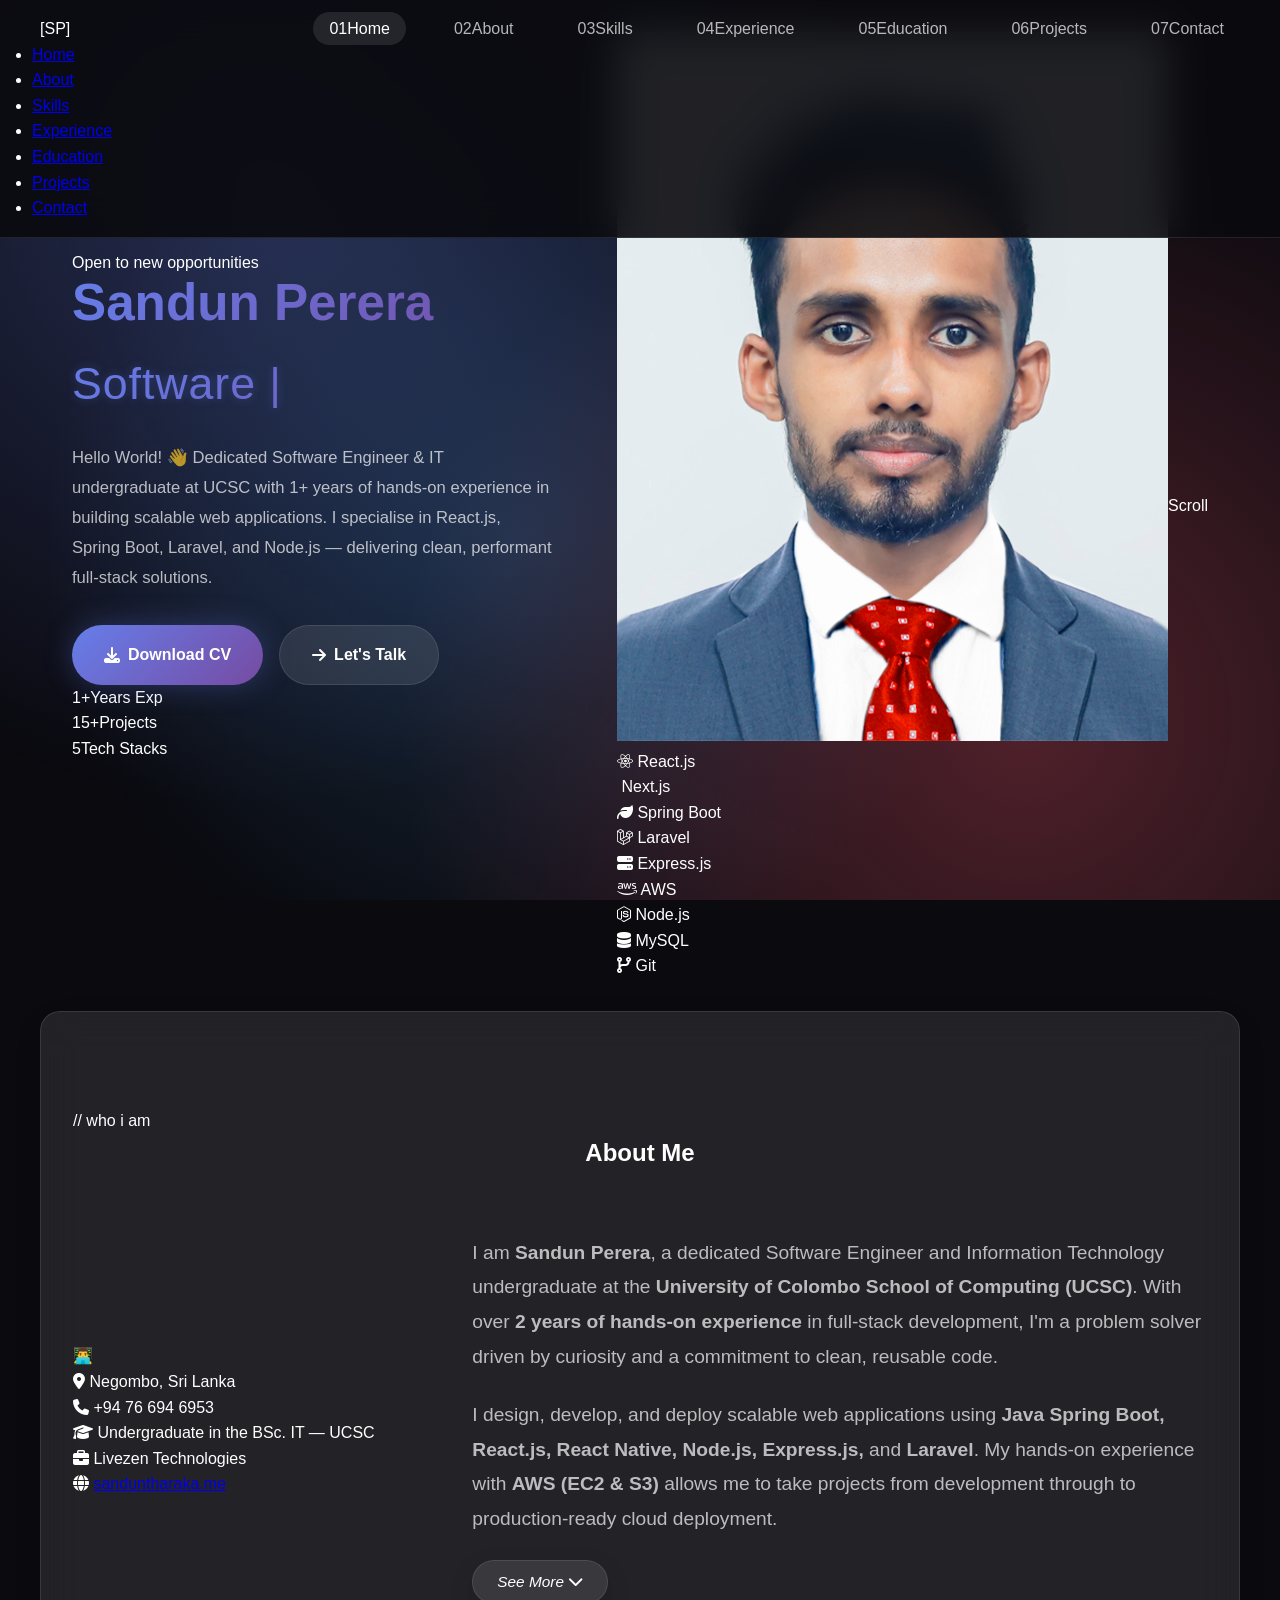
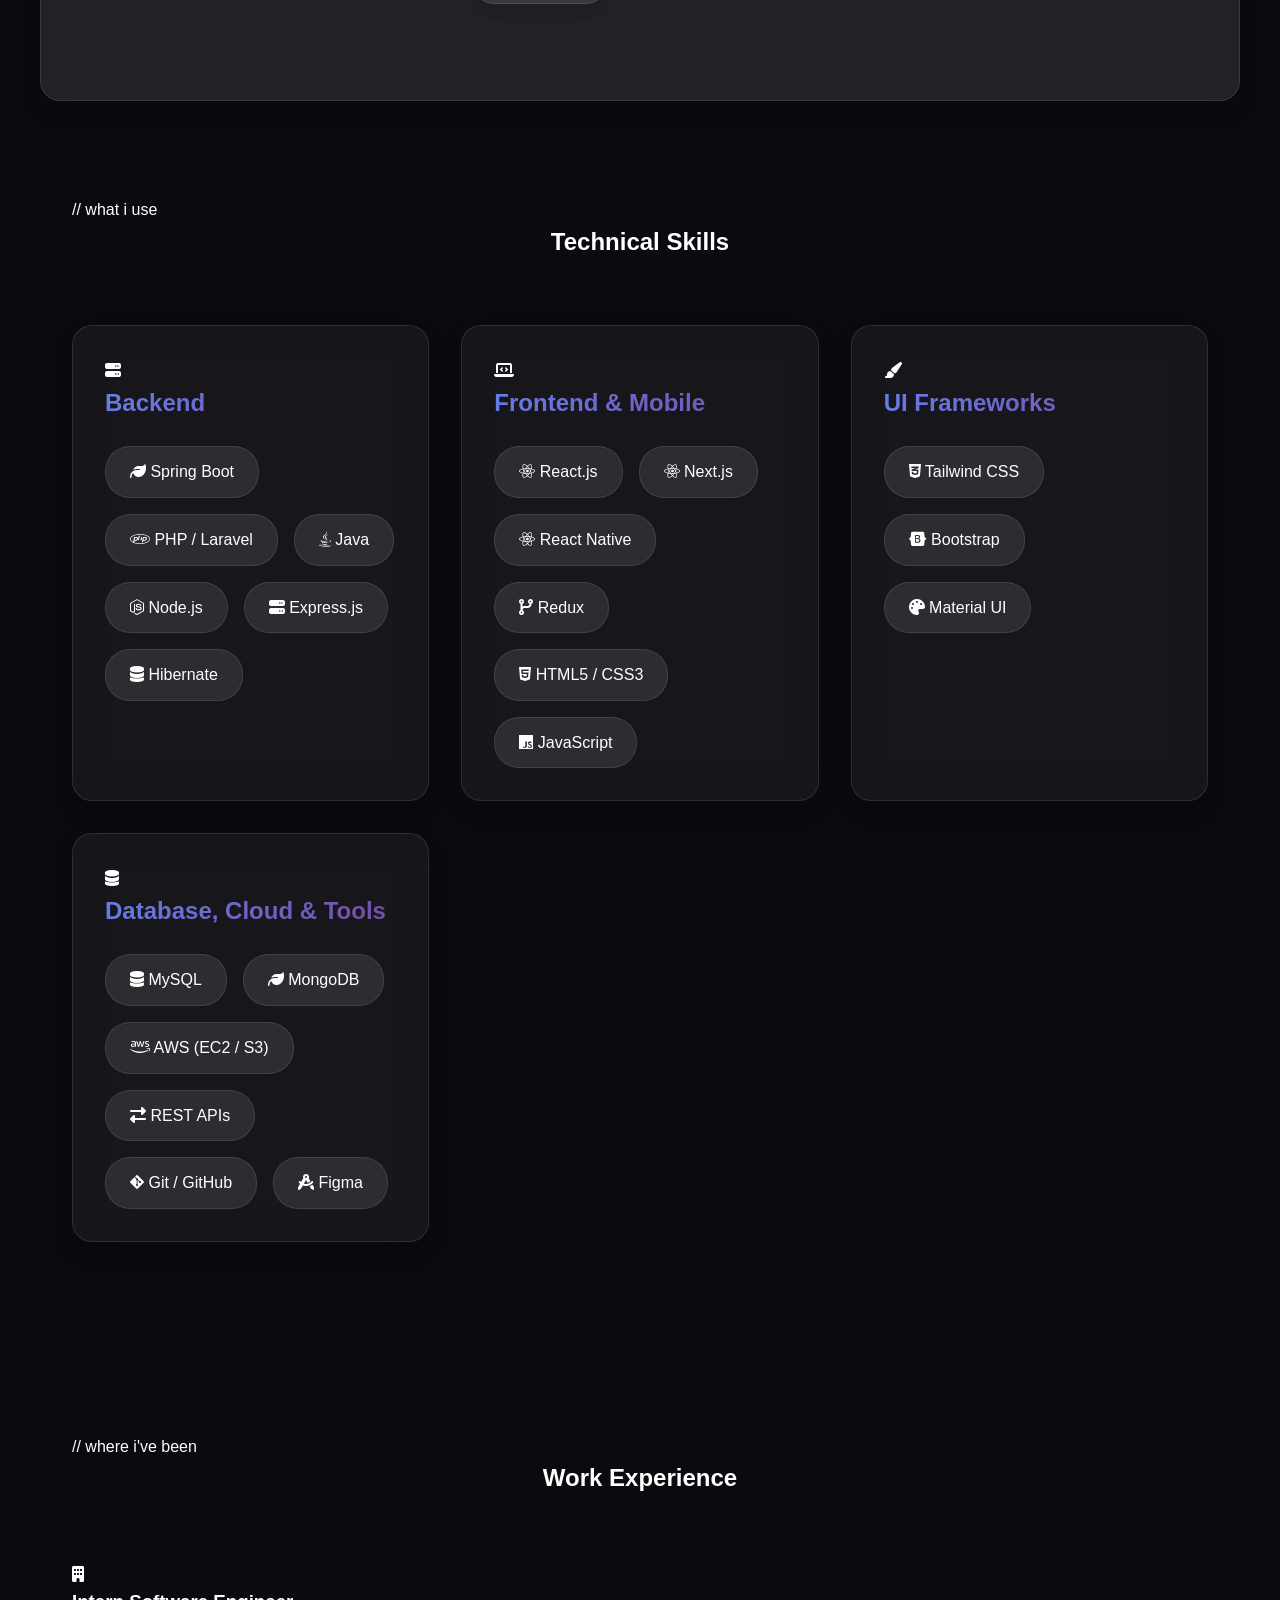
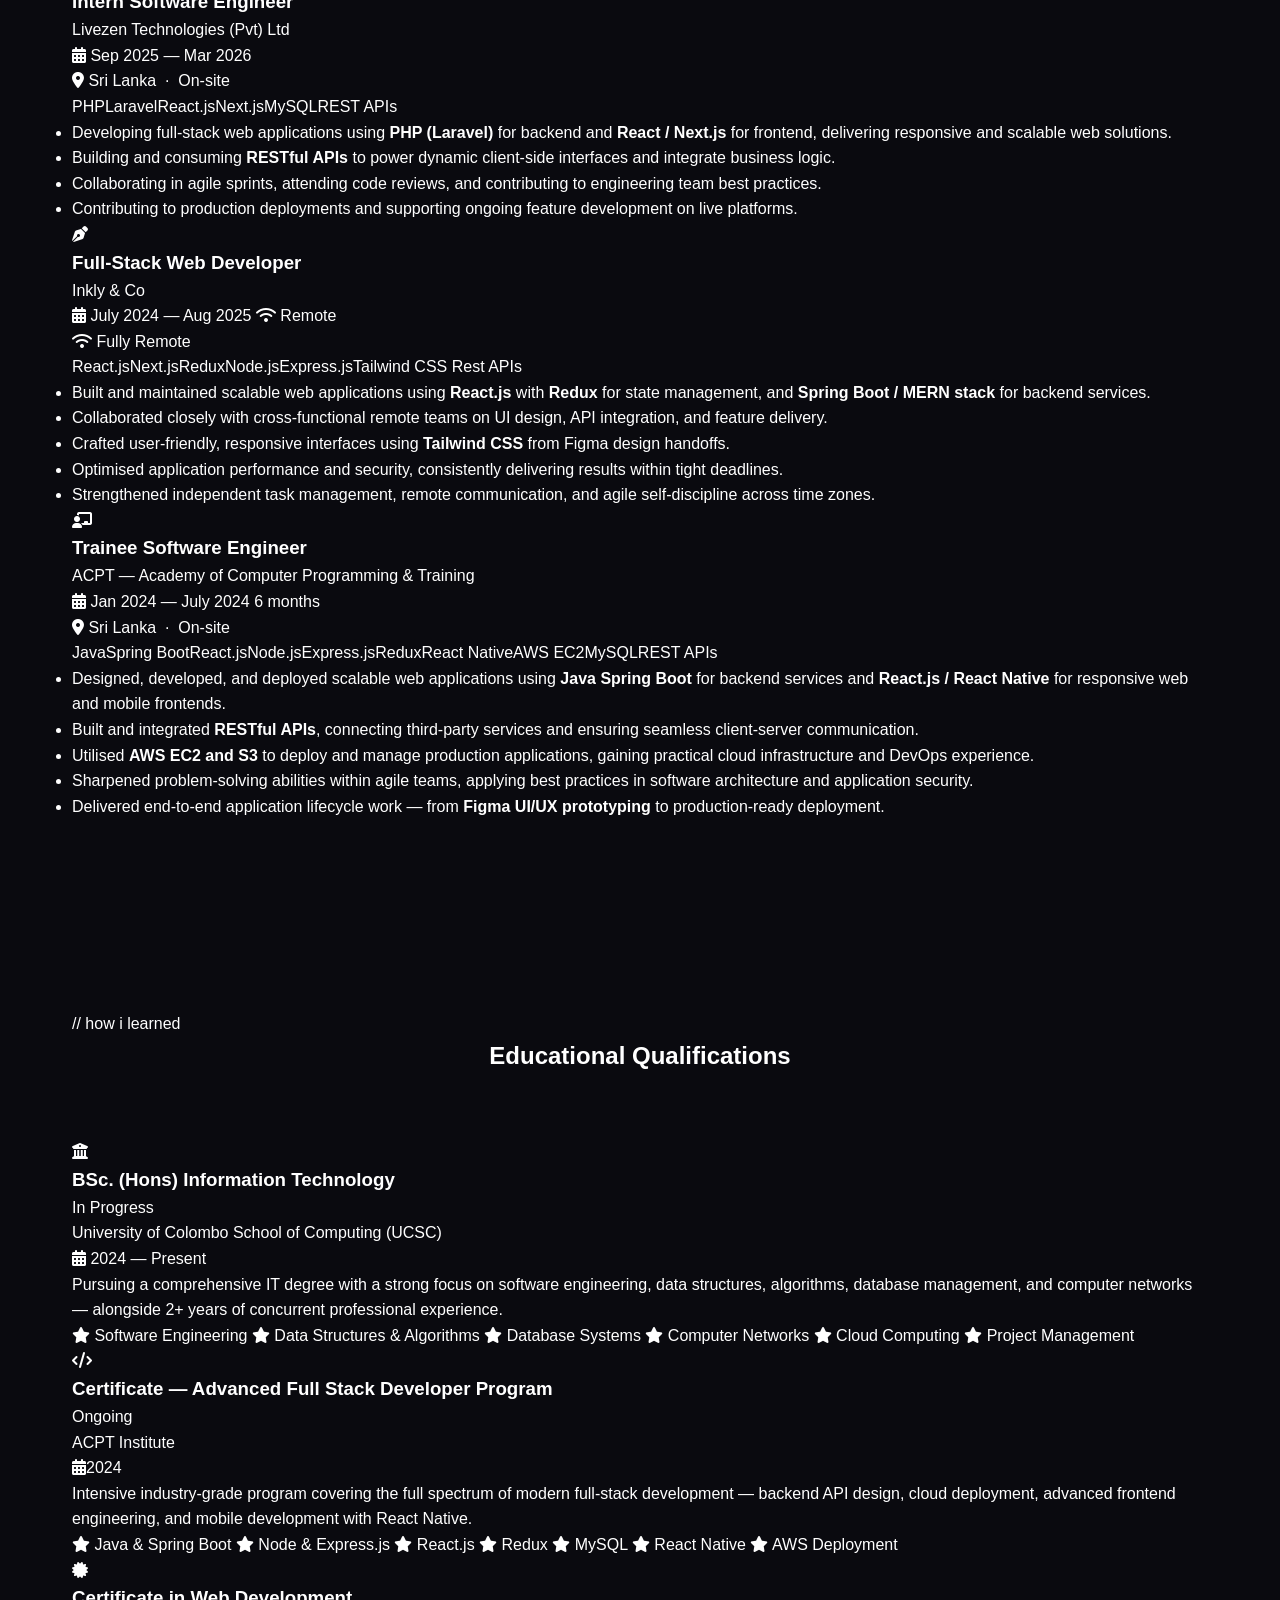
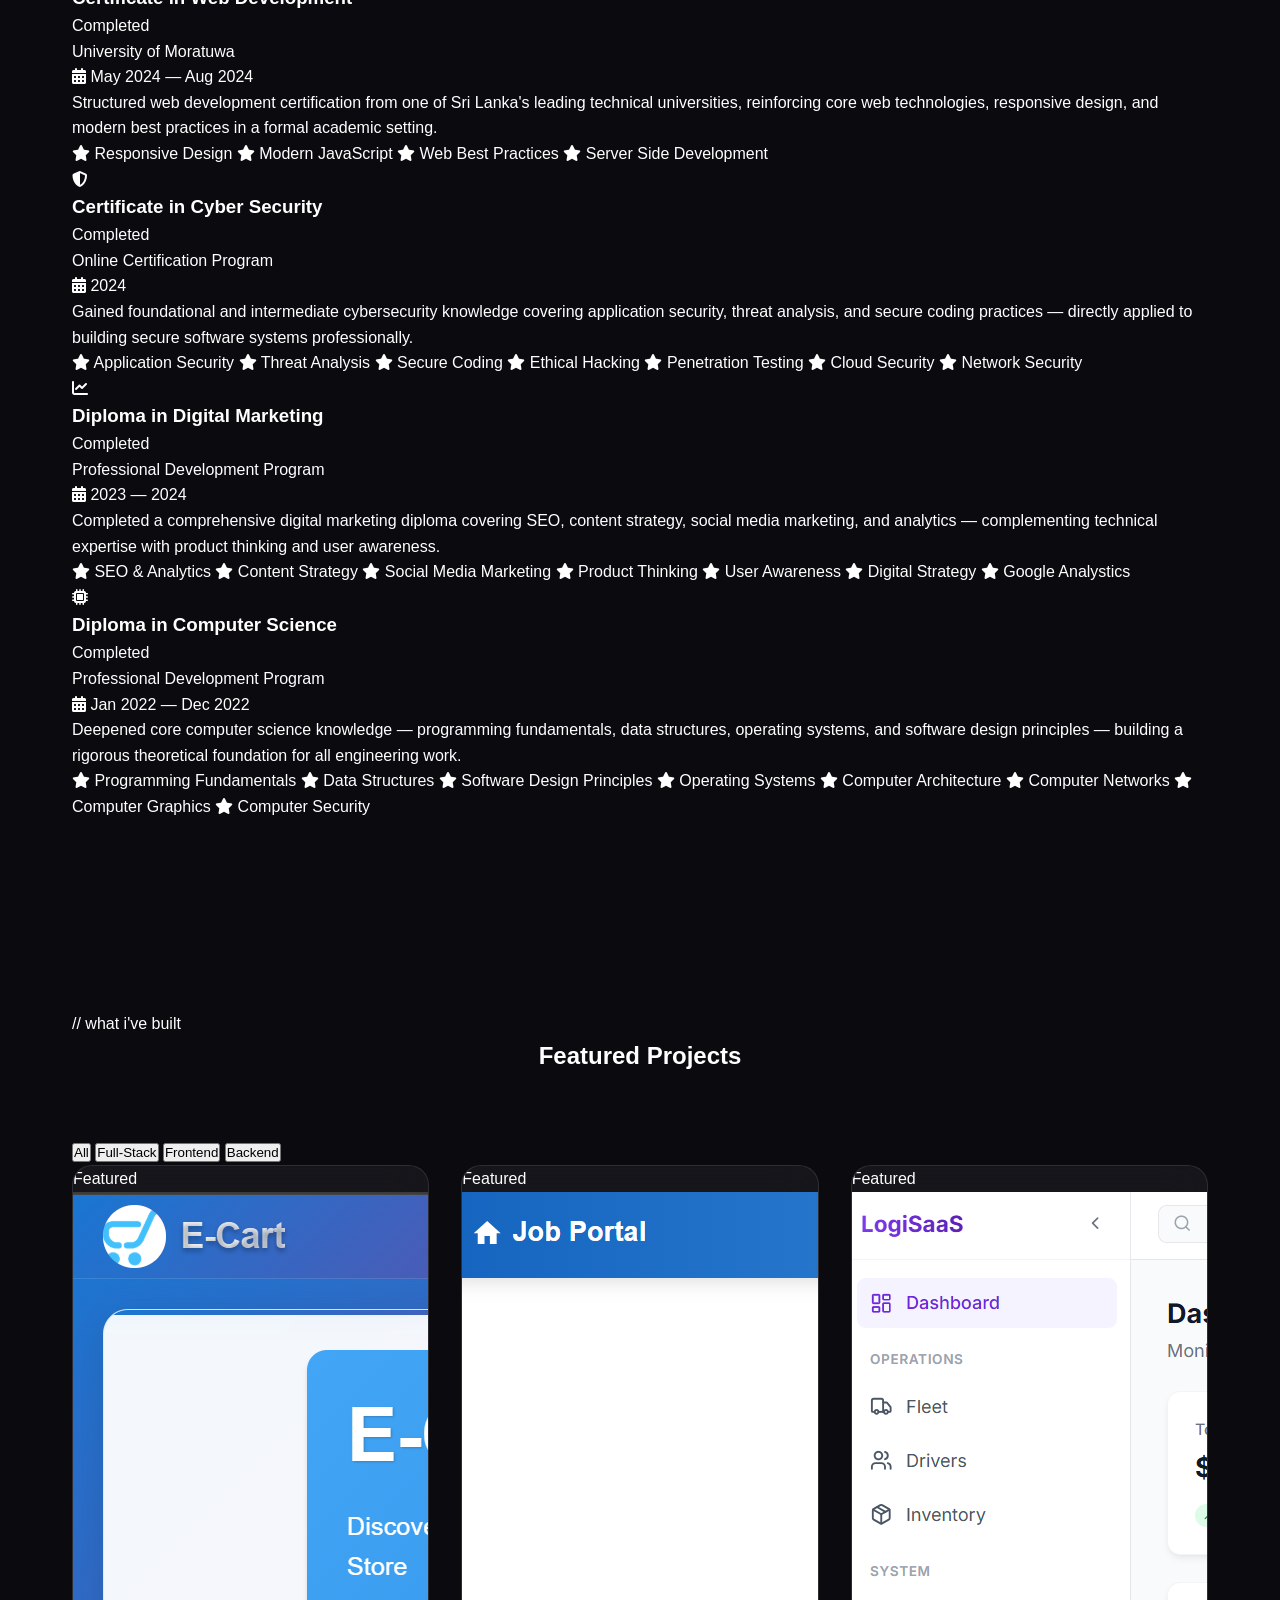
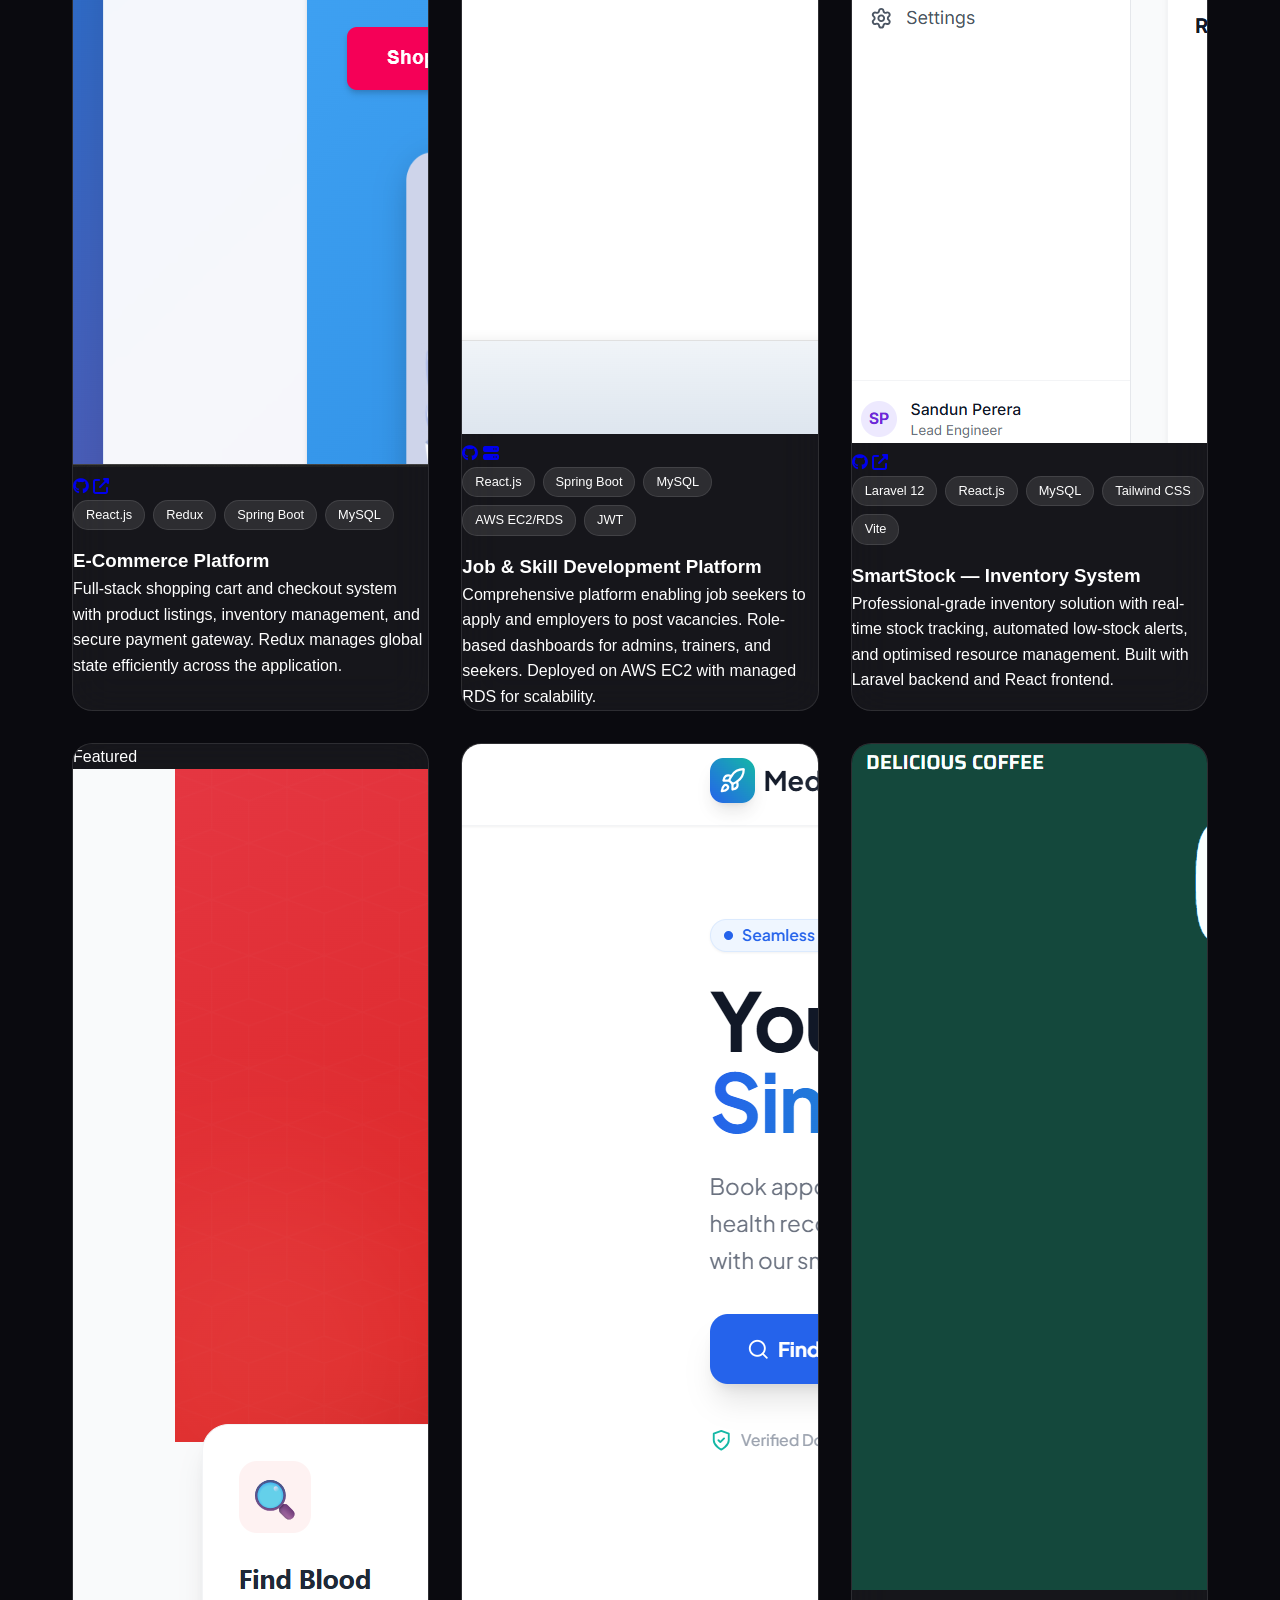
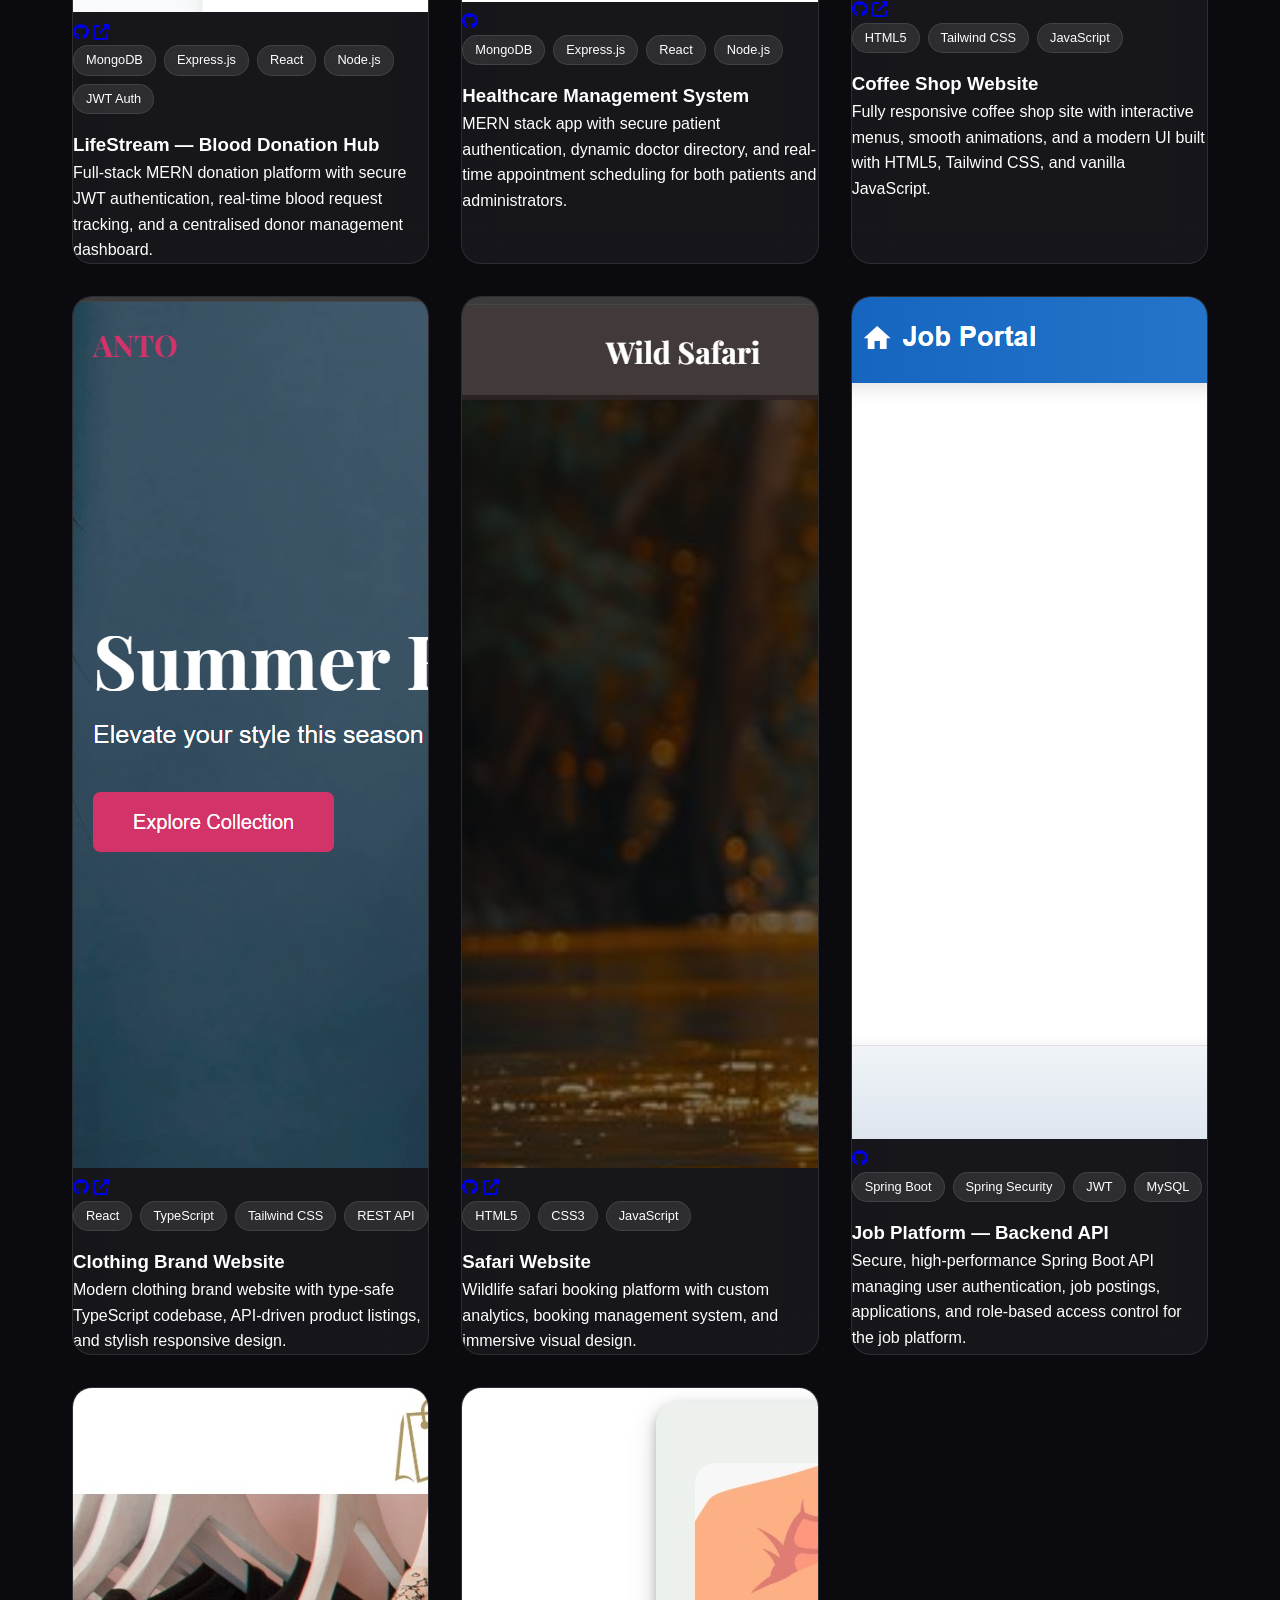
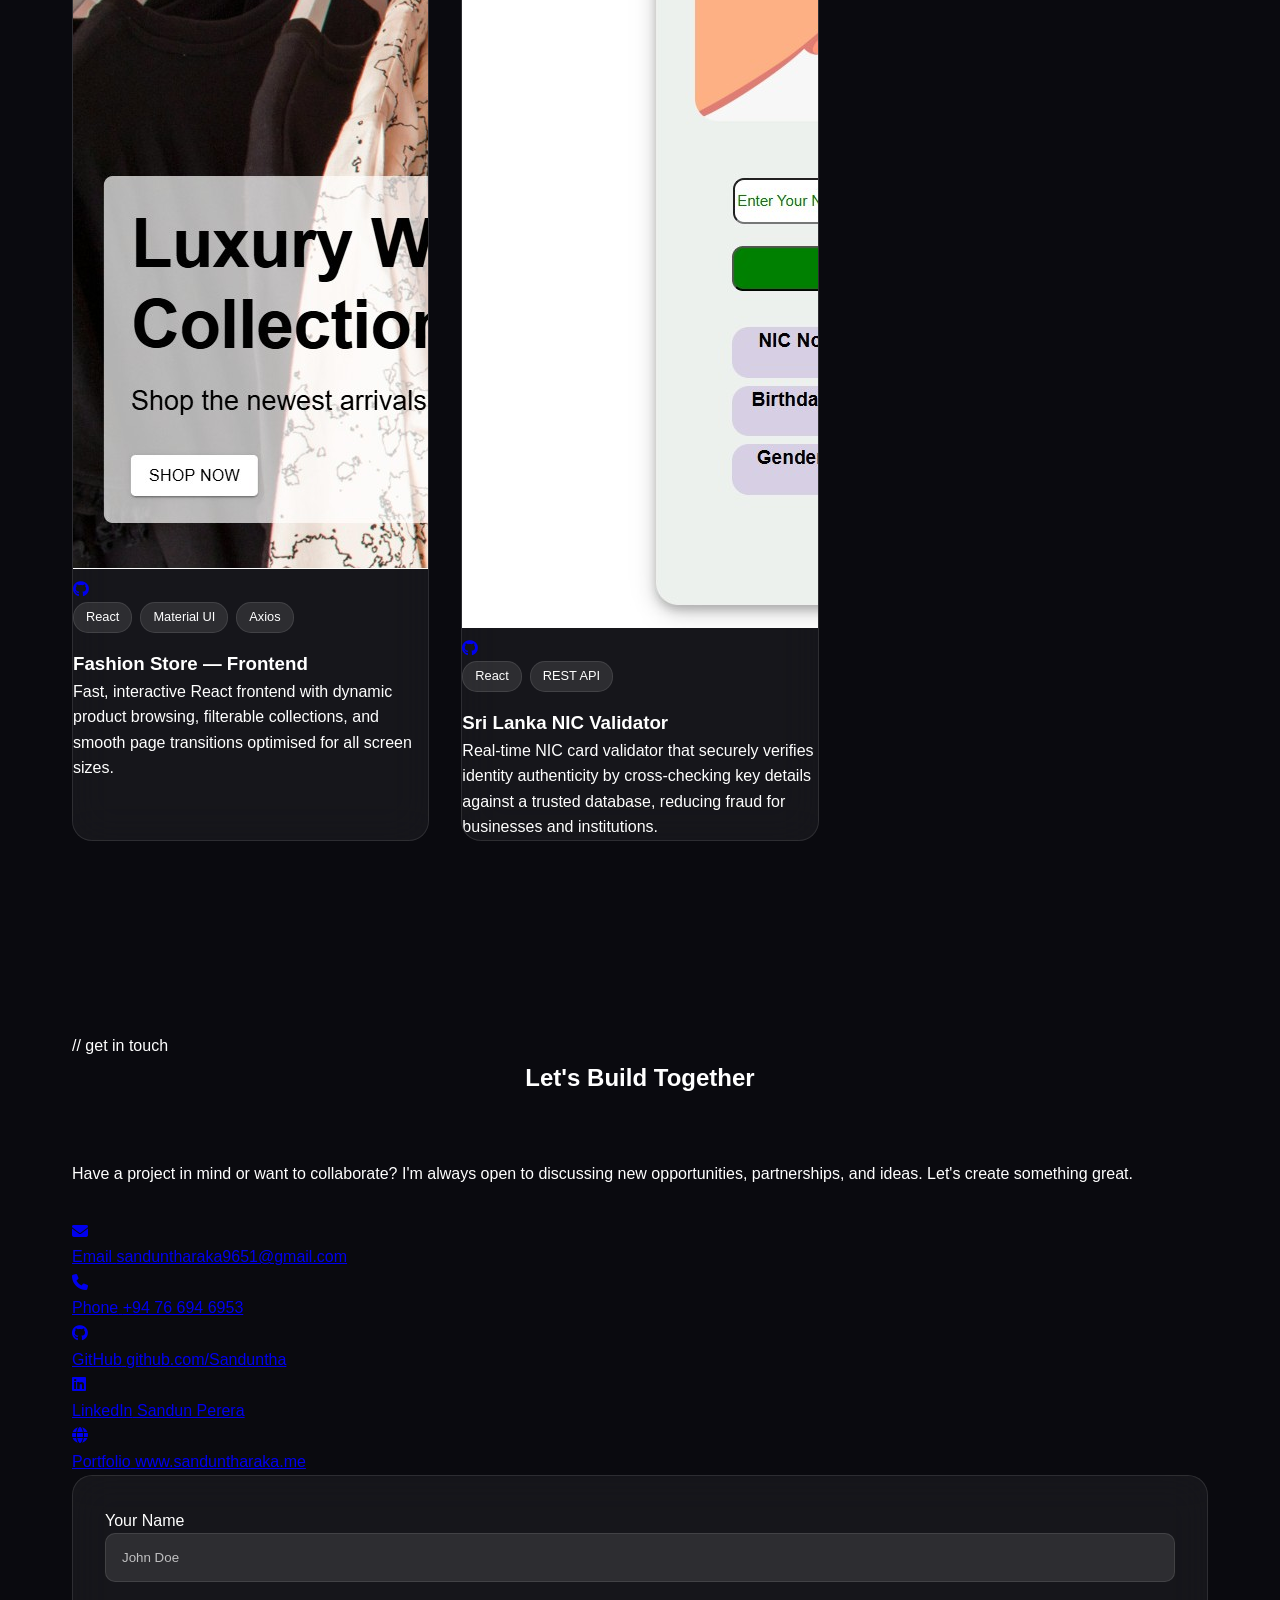
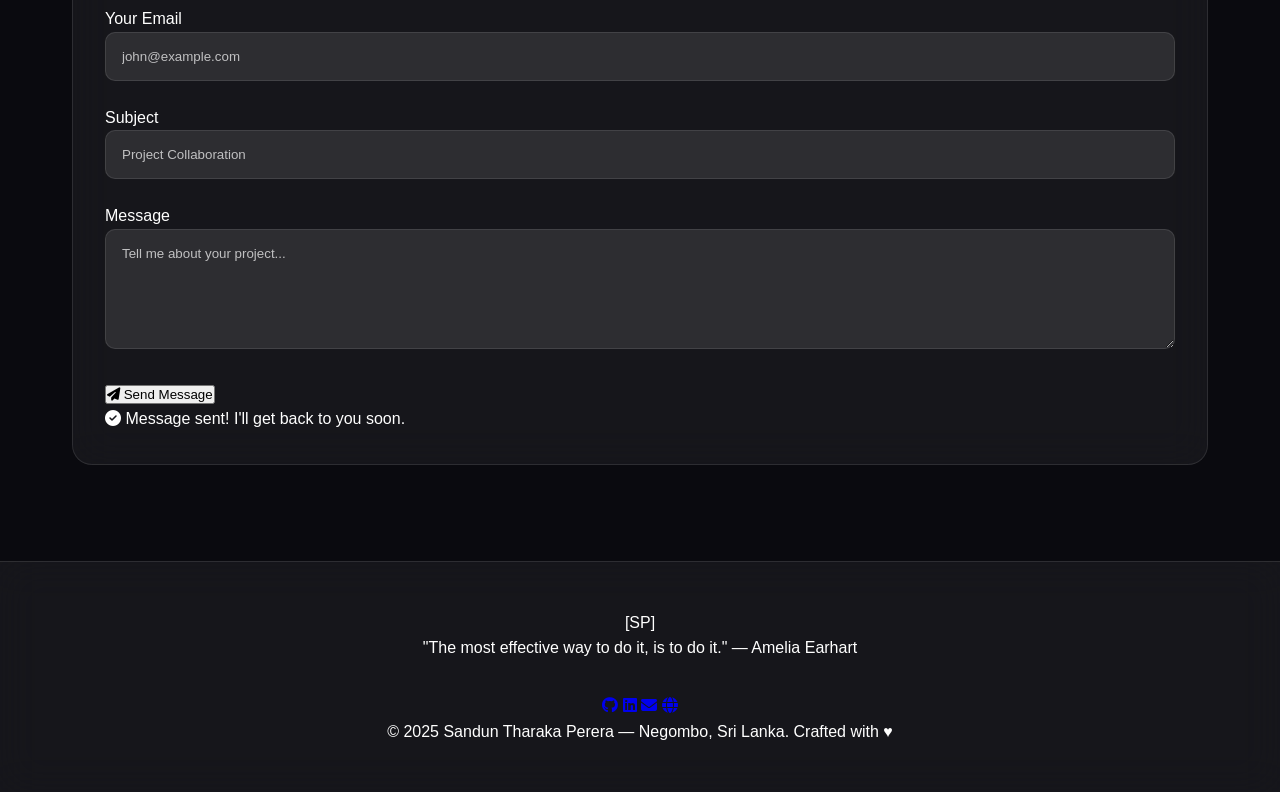
==== commit 858ffcc4: "Implement feature X to enhance user experience and optimize performance" ====
--- a/index.html
+++ b/index.html
@@ -1,493 +1,784 @@
 <!DOCTYPE html>
 <html lang="en">
-
 <head>
   <meta charset="UTF-8">
   <meta name="viewport" content="width=device-width, initial-scale=1.0">
-  <title>Sandun Tharaka Perera - Full-Stack Software Engineer</title>
+  <title>Sandun Tharaka Perera — Software Engineer</title>
   <link rel="stylesheet" href="https://cdnjs.cloudflare.com/ajax/libs/font-awesome/6.4.0/css/all.min.css">
-  <link href="https://fonts.googleapis.com/css2?family=Inter:wght@300;400;500;600;700;800&display=swap"
-    rel="stylesheet">
+  <link href="https://fonts.googleapis.com/css2?family=Syne:wght@400;500;600;700;800&family=DM+Sans:wght@300;400;500;600&family=JetBrains+Mono:wght@400;500&display=swap" rel="stylesheet">
   <link rel="stylesheet" href="style.css">
 </head>
-
 <body>
-  <div class="particles" id="particles"></div>
-
+
+  <div class="cursor" id="cursor"></div>
+  <div class="cursor-follower" id="cursorFollower"></div>
+  <div class="noise-overlay"></div>
+
+  <!-- ══ NAV ══ -->
   <nav id="navbar">
     <div class="nav-container">
-      <div class="logo">
-        <h1>Sandun <span>Perera</span></h1>
-      </div>
+      <div class="logo"><span class="logo-bracket">[</span>SP<span class="logo-bracket">]</span></div>
       <ul class="nav-links">
-        <li><a href="#home" class="active">Home</a></li>
-        <li><a href="#about">About</a></li>
-        <li><a href="#skills">Skills</a></li>
-        <li><a href="#projects">Projects</a></li>
-        <li><a href="#contact">Contact</a></li>
+        <li><a href="#home"       class="nav-link active"><span class="nav-num">01</span>Home</a></li>
+        <li><a href="#about"      class="nav-link"><span class="nav-num">02</span>About</a></li>
+        <li><a href="#skills"     class="nav-link"><span class="nav-num">03</span>Skills</a></li>
+        <li><a href="#experience" class="nav-link"><span class="nav-num">04</span>Experience</a></li>
+        <li><a href="#education"  class="nav-link"><span class="nav-num">05</span>Education</a></li>
+        <li><a href="#projects"   class="nav-link"><span class="nav-num">06</span>Projects</a></li>
+        <li><a href="#contact"    class="nav-link"><span class="nav-num">07</span>Contact</a></li>
       </ul>
-      <div class="mobile-menu">
-        <span></span>
-        <span></span>
-        <span></span>
-      </div>
+      <div class="mobile-menu" id="mobileMenu"><span></span><span></span><span></span></div>
+    </div>
+    <div class="mobile-nav" id="mobileNav">
+      <ul>
+        <li><a href="#home"       class="mobile-nav-link">Home</a></li>
+        <li><a href="#about"      class="mobile-nav-link">About</a></li>
+        <li><a href="#skills"     class="mobile-nav-link">Skills</a></li>
+        <li><a href="#experience" class="mobile-nav-link">Experience</a></li>
+        <li><a href="#education"  class="mobile-nav-link">Education</a></li>
+        <li><a href="#projects"   class="mobile-nav-link">Projects</a></li>
+        <li><a href="#contact"    class="mobile-nav-link">Contact</a></li>
+      </ul>
     </div>
   </nav>
 
+  <!-- ══ HERO ══ -->
   <section id="home" class="hero">
+    <div class="hero-grid-lines"></div>
     <div class="hero-content">
       <div class="hero-text">
-        <h1 id="animated-heading">Sandun Tharaka Perera</h1>
-        <h2 id="animated-subheading">Software Engineer</h2>
-        <p>Hello World! 👋 I'm a passionate Full-Stack Engineer specializing in building robust, scalable applications
-          using modern technologies. I bridge the gap between elegant frontends and powerful backends.</p>
+        <div class="hero-badge">
+          <span class="badge-dot"></span>
+          <span>Open to new opportunities</span>
+        </div>
+        <h1 class="hero-name">
+          <span class="line-reveal">Sandun</span>
+          <span class="line-reveal accent-word">Perera</span>
+          <!-- <span class="line-reveal">Perera</span> -->
+        </h1>
+        <div class="hero-title-wrapper">
+          <h2 class="hero-title">Software <span id="typed-text"></span><span class="typed-cursor">|</span></h2>
+        </div>
+        <p class="hero-desc">Hello World! 👋 Dedicated Software Engineer &amp; IT undergraduate at UCSC with 1+ years of hands-on experience in building scalable web applications. I specialise in React.js, Spring Boot, Laravel, and Node.js — delivering clean, performant full-stack solutions.</p>
         <div class="hero-buttons">
-          <a href="https://drive.google.com/file/d/1EbsEs9R0i5b1QTq9h1bZqK2UTMIcFYqH/view?usp=sharing" target="_blank"
-            class="btn primary-btn">
+          <a href="https://drive.google.com/file/d/1zS_WMeHnIfjBnfeYIVD7n60N3CQtWucC/view?usp=drive_link" target="_blank" class="btn primary-btn">
             <i class="fas fa-download"></i> Download CV
           </a>
           <a href="#contact" class="btn secondary-btn">
-            <i class="fas fa-envelope"></i> Contact Me
+            <i class="fas fa-arrow-right"></i> Let's Talk
           </a>
         </div>
+        <div class="hero-stats">
+          <div class="stat"><span class="stat-num">1+</span><span class="stat-label">Years Exp</span></div>
+          <div class="stat-divider"></div>
+          <div class="stat"><span class="stat-num">15+</span><span class="stat-label">Projects</span></div>
+          <div class="stat-divider"></div>
+          <div class="stat"><span class="stat-num">5</span><span class="stat-label">Tech Stacks</span></div>
+        </div>
       </div>
       <div class="hero-image">
-        <div class="image-container">
+        <div class="image-frame">
+          <div class="image-border-anim"></div>
           <img src="2.jpg" alt="Sandun Tharaka Perera">
-        </div>
-      </div>
-    </div>
-    <div class="scroll-down">
-      <a href="#skills">
-        <i class="fas fa-chevron-down"></i>
-      </a>
+          <div class="image-tag tag-1"><i class="fab fa-react"></i> React.js</div>
+          <div class="image-tag tag-3"><i class="fab fa-nextjs"></i> Next.js</div>
+          <div class="image-tag tag-2"><i class="fas fa-leaf"></i> Spring Boot</div>
+          <div class="image-tag tag-7"><i class="fab fa-laravel"></i> Laravel</div>
+          <div class="image-tag tag-10"><i class="fas fa-server"></i> Express.js</div>
+          <div class="image-tag tag-3"><i class="fab fa-aws"></i> AWS</div>
+          <div class="image-tag tag-4"><i class="fab fa-node-js"></i> Node.js</div>
+          <!-- <div class="image-tag tag-5"><i class="fab fa-java"></i> Java</div> -->
+          <!-- <div class="image-tag tag-6"><i class="fab fa-php"></i> PHP</div> -->
+          <div class="image-tag tag-8"><i class="fas fa-database"></i> MySQL</div>
+          <div class="image-tag tag-9"><i class="fas fa-code-branch"></i> Git</div>            
+
+        </div>
+      </div>
+    </div>
+    <div class="scroll-indicator">
+      <span>Scroll</span>
+      <div class="scroll-line"><div class="scroll-dot"></div></div>
     </div>
   </section>
 
- <section id="about" class="fade-in">
-    <div class="section-title">
-      <h2>About Me</h2>
-      <div class="underline"></div>
-    </div>
-    <div class="about-content">
-      <div class="profile-image">
-        <span class="emoji">👨‍💻</span>
-      </div>
-      <div class="about-text">
-        <p>I am more than just a developer—I am a problem solver driven by curiosity and innovation. Every line of code I write is guided by a clear goal: to make software smarter, faster, and more user-centric. Whether I’m working on a complex backend system using Spring Boot or crafting beautiful UIs with React.js and Tailwind CSS, I always prioritize clean code, reusability, and performance.</p>
-        <p>One of the key things I value is collaboration. My experiences working both on-site and remotely with cross-functional teams have taught me how to communicate effectively, adapt to team dynamics, and deliver quality results even under tight deadlines. I’m a firm believer in Agile methodologies and continuous integration, and I embrace every opportunity to learn from feedback and improve my work.</p>
-        <div id="more-text" class="more-text">
-          <p>What excites me most about the tech industry is how quickly it evolves. I actively explore new frameworks, tools, and architectures—whether it's diving deeper into cloud services like AWS, learning about containerization with Docker, or enhancing UI/UX workflows with tools like Figma. I don’t just keep up with trends; I try to stay ahead of them.</p>
-          <p>Outside of coding, I enjoy mentoring junior developers, writing tech blogs, and contributing to open-source projects when I can. I see software engineering not just as a career—but as a craft I’m committed to mastering. My mission is to build products that are not only functional, but delightful to use—and that leave a meaningful impact.</p>
-        </div>
-        <button id="see-more-btn" class="see-more-btn" onclick="toggleAboutText()">See More</button>
+  <!-- ══ ABOUT ══ -->
+  <section id="about" class="section reveal">
+    <div class="container">
+      <div class="section-header">
+        <span class="section-tag">// who i am</span>
+        <h2 class="section-title">About <span class="accent">Me</span></h2>
+      </div>
+      <div class="about-content">
+        <div class="about-visual">
+          <div class="about-card-stack">
+            <div class="about-emoji-card"><span>👨‍💻</span></div>
+            <div class="about-info-card">
+              <div class="info-row"><i class="fas fa-map-marker-alt"></i> Negombo, Sri Lanka</div>
+              <div class="info-row"><i class="fas fa-phone"></i> +94 76 694 6953</div>
+              <div class="info-row"><i class="fas fa-graduation-cap"></i> Undergraduate in the BSc. IT — UCSC</div>
+              <div class="info-row"><i class="fas fa-briefcase"></i> Livezen Technologies</div>
+              <div class="info-row"><i class="fas fa-globe"></i>
+                <a href="https://www.sanduntharaka.me" target="_blank">sanduntharaka.me</a>
+              </div>
+            </div>
+          </div>
+        </div>
+        <div class="about-text">
+          <p>I am <strong>Sandun Perera</strong>, a dedicated Software Engineer and Information Technology undergraduate at the <strong>University of Colombo School of Computing (UCSC)</strong>. With over <strong>2 years of hands-on experience</strong> in full-stack development, I'm a problem solver driven by curiosity and a commitment to clean, reusable code.</p>
+          <p>I design, develop, and deploy scalable web applications using <strong>Java Spring Boot, React.js, React Native, Node.js, Express.js,</strong> and <strong>Laravel</strong>. My hands-on experience with <strong>AWS (EC2 &amp; S3)</strong> allows me to take projects from development through to production-ready cloud deployment.</p>
+          <div id="more-text" class="more-text hidden">
+            <p>From on-site agile teams at <strong>ACPT</strong> to fully remote collaboration at <strong>Inkly &amp; Co</strong> and my current role at <strong>Livezen Technologies</strong>, I've thrived in diverse environments — always prioritising clear communication, software quality, and on-time delivery.</p>
+            <p>I am passionate about developing efficient, secure, and maintainable software that meets user needs and business goals. I continuously expand my knowledge of emerging technologies to stay at the forefront of the field. My mission is to build digital products that are not only functional, but truly delightful for people to use.</p>
+          </div>
+          <button id="see-more-btn" class="see-more-btn" onclick="toggleAboutText()">
+            <span>See More</span> <i class="fas fa-chevron-down"></i>
+          </button>
+        </div>
       </div>
     </div>
   </section>
 
-  <section id="skills" class="section">
+<section id="skills" class="section section-dark reveal">
     <div class="container">
-      <div class="section-title">
-        <h2>Technical Arsenal</h2>
+      <div class="section-header">
+        <span class="section-tag">// what i use</span>
+        <h2 class="section-title">Technical <span class="accent">Skills</span></h2>
       </div>
       <div class="skills-grid">
-        <div class="skill-category">
-          <h3><i class="fas fa-server"></i> Backend Expertise</h3>
+
+        <div class="skill-category reveal-child">
+          <div class="skill-category-header">
+            <div class="skill-icon-wrap"><i class="fas fa-server"></i></div>
+            <h3>Backend</h3>
+          </div>
           <div class="skill-items">
-            <div class="skill-item">
-              <i class="fab fa-java"></i>
-              <span>Java</span>
-              <div class="skill-level expert">Expert</div>
-            </div>
-            <div class="skill-item">
-              <i class="fas fa-leaf"></i>
-              <span>Spring Boot</span>
-              <div class="skill-level expert">Expert</div>
-            </div>
-            <div class="skill-item">
-              <i class="fas fa-database"></i>
-              <span>Hibernate</span>
-              <div class="skill-level advanced">Advanced</div>
-            </div>
-            <div class="skill-item">
-              <i class="fab fa-node-js"></i>
-              <span>Node.js</span>
-              <div class="skill-level advanced">Advanced</div>
-            </div>
-            <div class="skill-item">
-              <i class="fas fa-server"></i>
-              <span>Express</span>
-              <div class="skill-level intermediate">Intermediate</div>
-            </div>
-            <div class="skill-item">
-              <i class="fab fa-microsoft"></i>
-              <span>C#</span>
-              <div class="skill-level intermediate">Intermediate</div>
-            </div>
-          </div>
-        </div>
-
-        <div class="skill-category">
-          <h3><i class="fas fa-laptop-code"></i> Frontend Mastery</h3>
+            <div class="skill-item"><span class="skill-name"><i class="fas fa-leaf"></i> Spring Boot</span></div>
+            <div class="skill-item"><span class="skill-name"><i class="fab fa-php"></i> PHP / Laravel</span></div>
+            <div class="skill-item"><span class="skill-name"><i class="fab fa-java"></i> Java</span></div>
+            <div class="skill-item"><span class="skill-name"><i class="fab fa-node-js"></i> Node.js</span></div>
+            <div class="skill-item"><span class="skill-name"><i class="fas fa-server"></i> Express.js</span></div>
+            <div class="skill-item"><span class="skill-name"><i class="fas fa-database"></i> Hibernate</span></div>
+          </div>
+        </div>
+
+        <div class="skill-category reveal-child">
+          <div class="skill-category-header">
+            <div class="skill-icon-wrap"><i class="fas fa-laptop-code"></i></div>
+            <h3>Frontend &amp; Mobile</h3>
+          </div>
           <div class="skill-items">
-            <div class="skill-item">
-              <i class="fab fa-react"></i>
-              <span>React</span>
-              <div class="skill-level expert">Expert</div>
-            </div>
-            <div class="skill-item">
-              <i class="fab fa-react"></i>
-              <span>React Native</span>
-              <div class="skill-level advanced">Advanced</div>
-            </div>
-            <!-- <div class="skill-item">
-              <i class="fab fa-angular"></i>
-              <span>Angular</span>
-              <div class="skill-level intermediate">Intermediate</div>
-            </div> -->
-            <div class="skill-item">
-              <i class="fas fa-code-branch"></i>
-              <span>Redux</span>
-              <div class="skill-level advanced">Advanced</div>
-            </div>
-            <div class="skill-item">
-              <i class="fab fa-html5"></i>
-              <span>HTML5/CSS3</span>
-              <div class="skill-level expert">Expert</div>
-            </div>
-            <div class="skill-item">
-              <i class="fab fa-js"></i>
-              <span>JavaScript</span>
-              <div class="skill-level expert">Expert</div>
-            </div>
-          </div>
-        </div>
-
-        <div class="skill-category">
-          <h3><i class="fas fa-paint-brush"></i> UI Frameworks</h3>
+            <div class="skill-item"><span class="skill-name"><i class="fab fa-react"></i> React.js</span></div>
+            <div class="skill-item"><span class="skill-name"><i class="fab fa-react"></i> Next.js</span></div>
+            <div class="skill-item"><span class="skill-name"><i class="fab fa-react"></i> React Native</span></div>
+            <div class="skill-item"><span class="skill-name"><i class="fas fa-code-branch"></i> Redux</span></div>
+            <div class="skill-item"><span class="skill-name"><i class="fab fa-html5"></i> HTML5 / CSS3</span></div>
+            <div class="skill-item"><span class="skill-name"><i class="fab fa-js"></i> JavaScript</span></div>
+          </div>
+        </div>
+
+        <div class="skill-category reveal-child">
+          <div class="skill-category-header">
+            <div class="skill-icon-wrap"><i class="fas fa-paint-brush"></i></div>
+            <h3>UI Frameworks</h3>
+          </div>
           <div class="skill-items">
-            <div class="skill-item">
-              <i class="fab fa-css3-alt"></i>
-              <span>Tailwind CSS</span>
-              <div class="skill-level advanced">Advanced</div>
-            </div>
-            <div class="skill-item">
-              <i class="fab fa-bootstrap"></i>
-              <span>Bootstrap</span>
-              <div class="skill-level expert">Expert</div>
-            </div>
-            <div class="skill-item">
-              <i class="fas fa-palette"></i>
-              <span>Material UI</span>
-              <div class="skill-level advanced">Advanced</div>
-            </div>
-          </div>
-        </div>
-
-        <div class="skill-category">
-          <h3><i class="fas fa-database"></i> Database & Cloud</h3>
+            <div class="skill-item"><span class="skill-name"><i class="fab fa-css3-alt"></i> Tailwind CSS</span></div>
+            <div class="skill-item"><span class="skill-name"><i class="fab fa-bootstrap"></i> Bootstrap</span></div>
+            <div class="skill-item"><span class="skill-name"><i class="fas fa-palette"></i> Material UI</span></div>
+          </div>
+        </div>
+
+        <div class="skill-category reveal-child">
+          <div class="skill-category-header">
+            <div class="skill-icon-wrap"><i class="fas fa-database"></i></div>
+            <h3>Database, Cloud &amp; Tools</h3>
+          </div>
           <div class="skill-items">
-            <!-- <div class="skill-item">
-              <i class="fas fa-database"></i>
-              <span>MongoDB</span>
-              <div class="skill-level advanced">Advanced</div>
-            </div> -->
-            <div class="skill-item">
-              <i class="fas fa-database"></i>
-              <span>MySQL</span>
-              <div class="skill-level expert">Expert</div>
-            </div>
-            <div class="skill-item">
-              <i class="fab fa-aws"></i>
-              <span>AWS</span>
-              <div class="skill-level intermediate">Intermediate</div>
-            </div>
-            <div class="skill-item">
-              <i class="fas fa-exchange-alt"></i>
-              <span>REST API</span>
-              <div class="skill-level expert">Expert</div>
-            </div>
-          </div>
-        </div>
+            <div class="skill-item"><span class="skill-name"><i class="fas fa-database"></i> MySQL</span></div>
+            <div class="skill-item"><span class="skill-name"><i class="fas fa-leaf"></i> MongoDB</span></div>
+            <div class="skill-item"><span class="skill-name"><i class="fab fa-aws"></i> AWS (EC2 / S3)</span></div>
+            <div class="skill-item"><span class="skill-name"><i class="fas fa-exchange-alt"></i> REST APIs</span></div>
+            <div class="skill-item"><span class="skill-name"><i class="fab fa-git-alt"></i> Git / GitHub</span></div>
+            <div class="skill-item"><span class="skill-name"><i class="fas fa-drafting-compass"></i> Figma</span></div>
+          </div>
+        </div>
+
       </div>
     </div>
   </section>
 
-  <section id="projects" class="fade-in">
-    <div class="section-title">
-      <h2>Featured Projects</h2>
-      <div class="underline"></div>
-    </div>
-
-
-    <div class="projects-grid">
-      <div class="project-card">
-        <div class="project-img">
-          <img src="Project5.jpg" alt="Job Website - Frontend">
-        </div>
-        <div class="project-content">
-          <h3>Job Website - Frontend</h3>
-          <div class="project-tags">
-            <span>React</span>
-            <span>Matirial UI</span>
-            <span>Sweet Alert</span>
-            <span>Axios</span>
-          </div>
-          <p>JobHunt is a modern, user-friendly job portal where job seekers can browse job listings, apply for
-            opportunities, and create profiles. Employers can post jobs, manage applications, and search for potential
-            candidates – all in real-time.</p>
-          <div class="project-links">
-            <a href="https://github.com/Sanduntha/job-web-frontend" target="_blank" class="project-btn">
-              <i class="fab fa-github"></i> View Code
+  <!-- ══ EXPERIENCE ══ -->
+  <section id="experience" class="section reveal">
+    <div class="container">
+      <div class="section-header">
+        <span class="section-tag">// where i've been</span>
+        <h2 class="section-title">Work <span class="accent">Experience</span></h2>
+      </div>
+      <div class="timeline">
+
+        <!-- Livezen Technologies -->
+        <div class="timeline-item reveal-child">
+          <div class="timeline-marker">
+            <div class="timeline-dot current"></div>
+            <div class="timeline-line"></div>
+          </div>
+          <div class="timeline-content">
+            <div class="exp-card">
+              <div class="exp-card-header">
+                <div class="exp-company-wrap">
+                  <div class="exp-company-icon"><i class="fas fa-building"></i></div>
+                  <div>
+                    <h3 class="exp-role">Intern Software Engineer</h3>
+                    <p class="exp-company">Livezen Technologies (Pvt) Ltd</p>
+                  </div>
+                </div>
+                <div class="exp-meta">
+                  <span class="exp-period"><i class="fas fa-calendar-alt"></i> Sep 2025 — Mar 2026</span>
+                  <!-- <span class="exp-badge current-badge">Current</span> -->
+                </div>
+              </div>
+              <div class="exp-location"><i class="fas fa-map-marker-alt"></i> Sri Lanka &nbsp;·&nbsp; On-site</div>
+              <div class="exp-tags">
+                <span>PHP</span><span>Laravel</span><span>React.js</span><span>Next.js</span><span>MySQL</span><span>REST APIs</span>
+              </div>
+              <ul class="exp-duties">
+                <li>Developing full-stack web applications using <strong>PHP (Laravel)</strong> for backend and <strong>React / Next.js</strong> for frontend, delivering responsive and scalable web solutions.</li>
+                <li>Building and consuming <strong>RESTful APIs</strong> to power dynamic client-side interfaces and integrate business logic.</li>
+                <li>Collaborating in agile sprints, attending code reviews, and contributing to engineering team best practices.</li>
+                <li>Contributing to production deployments and supporting ongoing feature development on live platforms.</li>
+              </ul>
+            </div>
+          </div>
+        </div>
+
+        <!-- Inkly & Co -->
+        <div class="timeline-item reveal-child">
+          <div class="timeline-marker">
+            <div class="timeline-dot"></div>
+            <div class="timeline-line"></div>
+          </div>
+          <div class="timeline-content">
+            <div class="exp-card">
+              <div class="exp-card-header">
+                <div class="exp-company-wrap">
+                  <div class="exp-company-icon"><i class="fas fa-pen-nib"></i></div>
+                  <div>
+                    <h3 class="exp-role">Full-Stack Web Developer</h3>
+                    <p class="exp-company">Inkly &amp; Co</p>
+                  </div>
+                </div>
+                <div class="exp-meta">
+                  <span class="exp-period"><i class="fas fa-calendar-alt"></i> July 2024 — Aug 2025</span>
+                  <span class="exp-badge remote-badge"><i class="fas fa-wifi"></i> Remote</span>
+                </div>
+              </div>
+              <div class="exp-location"><i class="fas fa-wifi"></i> Fully Remote</div>
+              <div class="exp-tags">
+                <span>React.js</span><span>Next.js</span><span>Redux</span><span>Node.js</span><span>Express.js</span><span>Tailwind CSS</span>
+                <span>Rest APIs</span>
+              </div>
+              <ul class="exp-duties">
+                <li>Built and maintained scalable web applications using <strong>React.js</strong> with <strong>Redux</strong> for state management, and <strong>Spring Boot / MERN stack</strong> for backend services.</li>
+                <li>Collaborated closely with cross-functional remote teams on UI design, API integration, and feature delivery.</li>
+                <li>Crafted user-friendly, responsive interfaces using <strong>Tailwind CSS</strong> from Figma design handoffs.</li>
+                <li>Optimised application performance and security, consistently delivering results within tight deadlines.</li>
+                <li>Strengthened independent task management, remote communication, and agile self-discipline across time zones.</li>
+              </ul>
+            </div>
+          </div>
+        </div>
+
+        <!-- ACPT -->
+        <div class="timeline-item reveal-child">
+          <div class="timeline-marker">
+            <div class="timeline-dot"></div>
+          </div>
+          <div class="timeline-content">
+            <div class="exp-card">
+              <div class="exp-card-header">
+                <div class="exp-company-wrap">
+                  <div class="exp-company-icon"><i class="fas fa-chalkboard-teacher"></i></div>
+                  <div>
+                    <h3 class="exp-role">Trainee Software Engineer</h3>
+                    <p class="exp-company">ACPT — Academy of Computer Programming &amp; Training</p>
+                  </div>
+                </div>
+                <div class="exp-meta">
+                  <span class="exp-period"><i class="fas fa-calendar-alt"></i> Jan 2024 — July 2024</span>
+                  <span class="exp-badge">6 months</span>
+                </div>
+              </div>
+              <div class="exp-location"><i class="fas fa-map-marker-alt"></i> Sri Lanka &nbsp;·&nbsp; On-site</div>
+              <div class="exp-tags">
+                <span>Java</span><span>Spring Boot</span><span>React.js</span><span>Node.js</span><span>Express.js</span><span>Redux</span><span>React Native</span><span>AWS EC2</span><span>MySQL</span><span>REST APIs</span>
+              </div>
+              <ul class="exp-duties">
+                <li>Designed, developed, and deployed scalable web applications using <strong>Java Spring Boot</strong> for backend services and <strong>React.js / React Native</strong> for responsive web and mobile frontends.</li>
+                <li>Built and integrated <strong>RESTful APIs</strong>, connecting third-party services and ensuring seamless client-server communication.</li>
+                <li>Utilised <strong>AWS EC2 and S3</strong> to deploy and manage production applications, gaining practical cloud infrastructure and DevOps experience.</li>
+                <li>Sharpened problem-solving abilities within agile teams, applying best practices in software architecture and application security.</li>
+                <li>Delivered end-to-end application lifecycle work — from <strong>Figma UI/UX prototyping</strong> to production-ready deployment.</li>
+              </ul>
+            </div>
+          </div>
+        </div>
+
+      </div>
+    </div>
+  </section>
+
+  <!-- ══ EDUCATION ══ -->
+  <section id="education" class="section section-dark reveal">
+    <div class="container">
+      <div class="section-header">
+        <span class="section-tag">// how i learned</span>
+        <h2 class="section-title">Educational <span class="accent">Qualifications</span></h2>
+      </div>
+      <div class="edu-grid">
+
+        <div class="edu-card reveal-child">
+          <div class="edu-card-accent"></div>
+          <div class="edu-icon"><i class="fas fa-university"></i></div>
+          <div class="edu-content">
+            <div class="edu-header">
+              <h3>BSc. (Hons) Information Technology</h3>
+              <span class="edu-status current-status">In Progress</span>
+            </div>
+            <p class="edu-institution">University of Colombo School of Computing (UCSC)</p>
+            <p class="edu-period"><i class="fas fa-calendar-alt"></i> 2024 — Present</p>
+            <p class="edu-desc">Pursuing a comprehensive IT degree with a strong focus on software engineering, data structures, algorithms, database management, and computer networks — alongside 2+ years of concurrent professional experience.</p>
+            <div class="edu-highlights">
+              <span><i class="fas fa-star"></i> Software Engineering</span>
+              <span><i class="fas fa-star"></i> Data Structures &amp; Algorithms</span>
+              <span><i class="fas fa-star"></i> Database Systems</span>
+              <span><i class="fas fa-star"></i> Computer Networks</span>
+              <span><i class="fas fa-star"></i> Cloud Computing</span>
+              <span><i class="fas fa-star"></i> Project Management</span>
+            </div>
+          </div>
+        </div>
+
+        <div class="edu-card reveal-child">
+          <div class="edu-card-accent accent-2"></div>
+          <div class="edu-icon accent-icon-2"><i class="fas fa-code"></i></div>
+          <div class="edu-content">
+            <div class="edu-header">
+              <h3>Certificate — Advanced Full Stack Developer Program</h3>
+              <span class="edu-status ongoing-status">Ongoing</span>
+            </div>
+            <p class="edu-institution">ACPT Institute</p>
+            <p class="edu-period"><i class="fas fa-calendar-alt"></i>2024</p>
+            <p class="edu-desc">Intensive industry-grade program covering the full spectrum of modern full-stack development — backend API design, cloud deployment, advanced frontend engineering, and mobile development with React Native.</p>
+            <div class="edu-highlights">
+              <span><i class="fas fa-star"></i> Java &amp; Spring Boot</span>
+              <span><i class="fas fa-star"></i> Node &amp; Express.js</span>
+              <span><i class="fas fa-star"></i> React.js</span>
+              <span><i class="fas fa-star"></i> Redux</span>
+              <span><i class="fas fa-star"></i> MySQL</span>
+              <span><i class="fas fa-star"></i> React Native</span>
+              <span><i class="fas fa-star"></i> AWS Deployment</span>
+            </div>
+          </div>
+        </div>
+
+        <div class="edu-card reveal-child">
+          <div class="edu-card-accent accent-3"></div>
+          <div class="edu-icon accent-icon-3"><i class="fas fa-certificate"></i></div>
+          <div class="edu-content">
+            <div class="edu-header">
+              <h3>Certificate in Web Development</h3>
+              <span class="edu-status completed-status">Completed</span>
+            </div>
+            <p class="edu-institution">University of Moratuwa</p>
+            <p class="edu-period"><i class="fas fa-calendar-alt"></i> May 2024 — Aug 2024</p>
+            <p class="edu-desc">Structured web development certification from one of Sri Lanka's leading technical universities, reinforcing core web technologies, responsive design, and modern best practices in a formal academic setting.</p>
+            <div class="edu-highlights">
+              <span><i class="fas fa-star"></i> Responsive Design</span>
+              <span><i class="fas fa-star"></i> Modern JavaScript</span>
+              <span><i class="fas fa-star"></i> Web Best Practices</span>
+              <span><i class="fas fa-star"></i> Server Side Development</span>
+            </div>
+          </div>
+        </div>
+
+        <div class="edu-card reveal-child">
+          <div class="edu-card-accent accent-4"></div>
+          <div class="edu-icon accent-icon-4"><i class="fas fa-shield-alt"></i></div>
+          <div class="edu-content">
+            <div class="edu-header">
+              <h3>Certificate in Cyber Security</h3>
+              <span class="edu-status completed-status">Completed</span>
+            </div>
+            <p class="edu-institution">Online Certification Program</p>
+            <p class="edu-period"><i class="fas fa-calendar-alt"></i> 2024</p>
+            <p class="edu-desc">Gained foundational and intermediate cybersecurity knowledge covering application security, threat analysis, and secure coding practices — directly applied to building secure software systems professionally.</p>
+            <div class="edu-highlights">
+              <span><i class="fas fa-star"></i> Application Security</span>
+              <span><i class="fas fa-star"></i> Threat Analysis</span>
+              <span><i class="fas fa-star"></i> Secure Coding</span>
+              <span><i class="fas fa-star"></i> Ethical Hacking</span>
+              <span><i class="fas fa-star"></i> Penetration Testing</span>
+              <span><i class="fas fa-star"></i> Cloud Security</span>
+              <span><i class="fas fa-star"></i> Network Security</span>
+            </div>
+          </div>
+        </div>
+
+        <div class="edu-card reveal-child">
+          <div class="edu-card-accent accent-5"></div>
+          <div class="edu-icon accent-icon-5"><i class="fas fa-chart-line"></i></div>
+          <div class="edu-content">
+            <div class="edu-header">
+              <h3>Diploma in Digital Marketing</h3>
+              <span class="edu-status completed-status">Completed</span>
+            </div>
+            <p class="edu-institution">Professional Development Program</p>
+            <p class="edu-period"><i class="fas fa-calendar-alt"></i> 2023 — 2024</p>
+            <p class="edu-desc">Completed a comprehensive digital marketing diploma covering SEO, content strategy, social media marketing, and analytics — complementing technical expertise with product thinking and user awareness.</p>
+            <div class="edu-highlights">
+              <span><i class="fas fa-star"></i> SEO &amp; Analytics</span>
+              <span><i class="fas fa-star"></i> Content Strategy</span>
+              <span><i class="fas fa-star"></i> Social Media Marketing</span>
+              <span><i class="fas fa-star"></i> Product Thinking</span>
+              <span><i class="fas fa-star"></i> User Awareness</span>
+              <span><i class="fas fa-star"></i> Digital Strategy</span>
+              <span><i class="fas fa-star"></i> Google Analystics</span>
+            </div>
+          </div>
+        </div>
+
+        <div class="edu-card reveal-child">
+          <div class="edu-card-accent accent-6"></div>
+          <div class="edu-icon accent-icon-6"><i class="fas fa-microchip"></i></div>
+          <div class="edu-content">
+            <div class="edu-header">
+              <h3>Diploma in Computer Science</h3>
+              <span class="edu-status completed-status">Completed</span>
+            </div>
+            <p class="edu-institution">Professional Development Program</p>
+            <p class="edu-period"><i class="fas fa-calendar-alt"></i> Jan 2022 — Dec 2022</p>
+            <p class="edu-desc">Deepened core computer science knowledge — programming fundamentals, data structures, operating systems, and software design principles — building a rigorous theoretical foundation for all engineering work.</p>
+            <div class="edu-highlights">
+              <span><i class="fas fa-star"></i> Programming Fundamentals</span>
+              <span><i class="fas fa-star"></i> Data Structures</span>
+              <span><i class="fas fa-star"></i> Software Design Principles</span>
+              <span><i class="fas fa-star"></i> Operating Systems</span>
+              <span><i class="fas fa-star"></i> Computer Architecture</span>
+              <span><i class="fas fa-star"></i> Computer Networks</span>
+              <span><i class="fas fa-star"></i> Computer Graphics</span>
+              <span><i class="fas fa-star"></i> Computer Security</span>
+            </div>
+          </div>
+        </div>
+
+      </div>
+    </div>
+  </section>
+
+  <!-- ══ PROJECTS ══ -->
+  <section id="projects" class="section reveal">
+    <div class="container">
+      <div class="section-header">
+        <span class="section-tag">// what i've built</span>
+        <h2 class="section-title">Featured <span class="accent">Projects</span></h2>
+      </div>
+
+      <div class="projects-filter">
+        <button class="filter-btn active" data-filter="all">All</button>
+        <button class="filter-btn" data-filter="fullstack">Full-Stack</button>
+        <button class="filter-btn" data-filter="frontend">Frontend</button>
+        <button class="filter-btn" data-filter="backend">Backend</button>
+      </div>
+
+      <div class="projects-grid">
+
+        <div class="project-card featured reveal-child" data-category="fullstack">
+          <div class="project-featured-badge">Featured</div>
+          <div class="project-img-wrap">
+            <img src="project1.jpg" alt="E-Commerce Platform">
+            <div class="project-overlay">
+              <div class="project-links-overlay">
+                <a href="https://github.com/Sanduntha/e_cart" target="_blank"><i class="fab fa-github"></i></a>
+                <a href="https://fabulous-muffin-1e6f5f.netlify.app/" target="_blank"><i class="fas fa-external-link-alt"></i></a>
+              </div>
+            </div>
+          </div>
+          <div class="project-body">
+            <div class="project-tags"><span>React.js</span><span>Redux</span><span>Spring Boot</span><span>MySQL</span></div>
+            <h3>E-Commerce Platform</h3>
+            <p>Full-stack shopping cart and checkout system with product listings, inventory management, and secure payment gateway. Redux manages global state efficiently across the application.</p>
+          </div>
+        </div>
+
+        <div class="project-card featured reveal-child" data-category="fullstack">
+          <div class="project-featured-badge">Featured</div>
+          <div class="project-img-wrap">
+            <img src="Project5.jpg" alt="Job & Skill Development Platform">
+            <div class="project-overlay">
+              <div class="project-links-overlay">
+                <a href="https://github.com/Sanduntha/job-web-frontend" target="_blank" title="Frontend"><i class="fab fa-github"></i></a>
+                <a href="https://github.com/Sanduntha/job-web-backend" target="_blank" title="Backend"><i class="fas fa-server"></i></a>
+              </div>
+            </div>
+          </div>
+          <div class="project-body">
+            <div class="project-tags"><span>React.js</span><span>Spring Boot</span><span>MySQL</span><span>AWS EC2/RDS</span><span>JWT</span></div>
+            <h3>Job &amp; Skill Development Platform</h3>
+            <p>Comprehensive platform enabling job seekers to apply and employers to post vacancies. Role-based dashboards for admins, trainers, and seekers. Deployed on AWS EC2 with managed RDS for scalability.</p>
+          </div>
+        </div>
+
+        <div class="project-card featured reveal-child" data-category="fullstack">
+          <div class="project-featured-badge">Featured</div>
+          <div class="project-img-wrap">
+            <img src="project10.jpg" alt="SmartStock Inventory">
+            <div class="project-overlay">
+              <div class="project-links-overlay">
+                <a href="https://github.com/Sanduntha/full-stack-inventry-manegement-system" target="_blank"><i class="fab fa-github"></i></a>
+                <a href="https://unique-meerkat-a3ee8a.netlify.app/" target="_blank"><i class="fas fa-external-link-alt"></i></a>
+              </div>
+            </div>
+          </div>
+          <div class="project-body">
+            <div class="project-tags"><span>Laravel 12</span><span>React.js</span><span>MySQL</span><span>Tailwind CSS</span><span>Vite</span></div>
+            <h3>SmartStock — Inventory System</h3>
+            <p>Professional-grade inventory solution with real-time stock tracking, automated low-stock alerts, and optimised resource management. Built with Laravel backend and React frontend.</p>
+          </div>
+        </div>
+
+        <div class="project-card featured reveal-child" data-category="fullstack">
+          <div class="project-featured-badge">Featured</div>
+          <div class="project-img-wrap">
+            <img src="project9.jpg" alt="LifeStream Blood Donation">
+            <div class="project-overlay">
+              <div class="project-links-overlay">
+                <a href="https://github.com/Sanduntha/full-stack-blood-donation-web" target="_blank"><i class="fab fa-github"></i></a>
+                <a href="https://lovely-longma-262a2b.netlify.app/" target="_blank"><i class="fas fa-external-link-alt"></i></a>
+              </div>
+            </div>
+          </div>
+          <div class="project-body">
+            <div class="project-tags"><span>MongoDB</span><span>Express.js</span><span>React</span><span>Node.js</span><span>JWT Auth</span></div>
+            <h3>LifeStream — Blood Donation Hub</h3>
+            <p>Full-stack MERN donation platform with secure JWT authentication, real-time blood request tracking, and a centralised donor management dashboard.</p>
+          </div>
+        </div>
+
+        <div class="project-card reveal-child" data-category="fullstack">
+          <div class="project-img-wrap">
+            <img src="project8.jpg" alt="Healthcare System">
+            <div class="project-overlay">
+              <div class="project-links-overlay">
+                <a href="https://github.com/Sanduntha/full-stack-health-care-website.git" target="_blank"><i class="fab fa-github"></i></a>
+              </div>
+            </div>
+          </div>
+          <div class="project-body">
+            <div class="project-tags"><span>MongoDB</span><span>Express.js</span><span>React</span><span>Node.js</span></div>
+            <h3>Healthcare Management System</h3>
+            <p>MERN stack app with secure patient authentication, dynamic doctor directory, and real-time appointment scheduling for both patients and administrators.</p>
+          </div>
+        </div>
+
+        <div class="project-card reveal-child" data-category="frontend">
+          <div class="project-img-wrap">
+            <img src="Project3.jpg" alt="Coffee Shop Website">
+            <div class="project-overlay">
+              <div class="project-links-overlay">
+                <a href="https://github.com/Sanduntha/coffee-shop-website" target="_blank"><i class="fab fa-github"></i></a>
+                <a href="https://gleaming-kleicha-347bc0.netlify.app/" target="_blank"><i class="fas fa-external-link-alt"></i></a>
+              </div>
+            </div>
+          </div>
+          <div class="project-body">
+            <div class="project-tags"><span>HTML5</span><span>Tailwind CSS</span><span>JavaScript</span></div>
+            <h3>Coffee Shop Website</h3>
+            <p>Fully responsive coffee shop site with interactive menus, smooth animations, and a modern UI built with HTML5, Tailwind CSS, and vanilla JavaScript.</p>
+          </div>
+        </div>
+
+        <div class="project-card reveal-child" data-category="frontend">
+          <div class="project-img-wrap">
+            <img src="project4.jpg" alt="Clothing Brand">
+            <div class="project-overlay">
+              <div class="project-links-overlay">
+                <a href="https://github.com/Sanduntha/clothing_web" target="_blank"><i class="fab fa-github"></i></a>
+                <a href="https://clothingwebb.netlify.app/" target="_blank"><i class="fas fa-external-link-alt"></i></a>
+              </div>
+            </div>
+          </div>
+          <div class="project-body">
+            <div class="project-tags"><span>React</span><span>TypeScript</span><span>Tailwind CSS</span><span>REST API</span></div>
+            <h3>Clothing Brand Website</h3>
+            <p>Modern clothing brand website with type-safe TypeScript codebase, API-driven product listings, and stylish responsive design.</p>
+          </div>
+        </div>
+
+        <div class="project-card reveal-child" data-category="frontend">
+          <div class="project-img-wrap">
+            <img src="project2.jpg" alt="Safari Website">
+            <div class="project-overlay">
+              <div class="project-links-overlay">
+                <a href="https://github.com/Sanduntha/safari_web" target="_blank"><i class="fab fa-github"></i></a>
+                <a href="https://amazing-tiramisu-105122.netlify.app/" target="_blank"><i class="fas fa-external-link-alt"></i></a>
+              </div>
+            </div>
+          </div>
+          <div class="project-body">
+            <div class="project-tags"><span>HTML5</span><span>CSS3</span><span>JavaScript</span></div>
+            <h3>Safari Website</h3>
+            <p>Wildlife safari booking platform with custom analytics, booking management system, and immersive visual design.</p>
+          </div>
+        </div>
+
+        <div class="project-card reveal-child" data-category="backend">
+          <div class="project-img-wrap">
+            <img src="Project5.jpg" alt="Job Platform Backend">
+            <div class="project-overlay">
+              <div class="project-links-overlay">
+                <a href="https://github.com/Sanduntha/job-web-backend" target="_blank"><i class="fab fa-github"></i></a>
+              </div>
+            </div>
+          </div>
+          <div class="project-body">
+            <div class="project-tags"><span>Spring Boot</span><span>Spring Security</span><span>JWT</span><span>MySQL</span></div>
+            <h3>Job Platform — Backend API</h3>
+            <p>Secure, high-performance Spring Boot API managing user authentication, job postings, applications, and role-based access control for the job platform.</p>
+          </div>
+        </div>
+
+        <div class="project-card reveal-child" data-category="frontend">
+          <div class="project-img-wrap">
+            <img src="project6.jpg" alt="Fashion Website">
+            <div class="project-overlay">
+              <div class="project-links-overlay">
+                <a href="https://github.com/Sanduntha/pabbi-fashion-store" target="_blank"><i class="fab fa-github"></i></a>
+              </div>
+            </div>
+          </div>
+          <div class="project-body">
+            <div class="project-tags"><span>React</span><span>Material UI</span><span>Axios</span></div>
+            <h3>Fashion Store — Frontend</h3>
+            <p>Fast, interactive React frontend with dynamic product browsing, filterable collections, and smooth page transitions optimised for all screen sizes.</p>
+          </div>
+        </div>
+
+        <div class="project-card reveal-child" data-category="frontend">
+          <div class="project-img-wrap">
+            <img src="project7.jpg" alt="NIC Validator">
+            <div class="project-overlay">
+              <div class="project-links-overlay">
+                <a href="https://github.com/Sanduntha/lanka-nic-validator" target="_blank"><i class="fab fa-github"></i></a>
+              </div>
+            </div>
+          </div>
+          <div class="project-body">
+            <div class="project-tags"><span>React</span><span>REST API</span></div>
+            <h3>Sri Lanka NIC Validator</h3>
+            <p>Real-time NIC card validator that securely verifies identity authenticity by cross-checking key details against a trusted database, reducing fraud for businesses and institutions.</p>
+          </div>
+        </div>
+
+      </div>
+    </div>
+  </section>
+
+  
+
+  <!-- ══ CONTACT ══ -->
+  <section id="contact" class="section section-dark reveal">
+    <div class="container">
+      <div class="section-header">
+        <span class="section-tag">// get in touch</span>
+        <h2 class="section-title">Let's Build <span class="accent">Together</span></h2>
+      </div>
+      <div class="contact-wrapper">
+        <div class="contact-info">
+          <p class="contact-lead">Have a project in mind or want to collaborate? I'm always open to discussing new opportunities, partnerships, and ideas. Let's create something great.</p>
+          <div class="contact-links">
+            <a href="mailto:sanduntharaka9651@gmail.com" class="contact-link-item">
+              <div class="contact-link-icon"><i class="fas fa-envelope"></i></div>
+              <div>
+                <span class="contact-link-label">Email</span>
+                <span class="contact-link-value">sanduntharaka9651@gmail.com</span>
+              </div>
             </a>
-          </div>
-        </div>
-      </div>
-
-
-      <div class="project-card">
-        <div class="project-img">
-          <img src="project1.jpg" alt="E-Commerce Platform">
-        </div>
-        <div class="project-content">
-          <h3>E-Commerce Platform</h3>
-          <div class="project-tags">
-            <span>Spring Boot</span>
-            <span>React</span>
-            <span>Redux</span>
-            <span>MySql</span>
-          </div>
-          <p>A full-stack e-commerce solution with integrated payment gateway and inventory management.</p>
-          <div class="project-links">
-            <a href="https://github.com/Sanduntha/e_cart" target="_blank" class="project-btn">
-              <i class="fab fa-github"></i> View Code
+            <a href="tel:+94766946953" class="contact-link-item">
+              <div class="contact-link-icon"><i class="fas fa-phone"></i></div>
+              <div>
+                <span class="contact-link-label">Phone</span>
+                <span class="contact-link-value">+94 76 694 6953</span>
+              </div>
             </a>
-            <a href="https://fabulous-muffin-1e6f5f.netlify.app/" target="_blank" class="project-btn">
-              <i class="fas fa-external-link-alt"></i> Live Demo
+            <a href="https://github.com/Sanduntha" target="_blank" class="contact-link-item">
+              <div class="contact-link-icon"><i class="fab fa-github"></i></div>
+              <div>
+                <span class="contact-link-label">GitHub</span>
+                <span class="contact-link-value">github.com/Sanduntha</span>
+              </div>
             </a>
-          </div>
-        </div>
-      </div>
-
-
-      <div class="project-card">
-        <div class="project-img">
-          <img src="Project3.jpg" alt="Coffee Shop Website">
-        </div>
-        <div class="project-content">
-          <h3>Coffee Shop Website</h3>
-          <div class="project-tags">
-            <span>Html</span>
-            <span>Tailwind Css</span>
-            <span>Java Script</span>
-            <span>My Sql</span>
-          </div>
-          <p>Real-time health monitoring application with push notifications and user-friendly interface.</p>
-          <div class="project-links">
-            <a href="https://github.com/Sanduntha/coffee-shop-website" target="_blank" class="project-btn">
-              <i class="fab fa-github"></i> View Code
+            <a href="https://www.linkedin.com/in/sandun-perera-11a61b211/" target="_blank" class="contact-link-item">
+              <div class="contact-link-icon"><i class="fab fa-linkedin"></i></div>
+              <div>
+                <span class="contact-link-label">LinkedIn</span>
+                <span class="contact-link-value">Sandun Perera</span>
+              </div>
             </a>
-            <a href="https://gleaming-kleicha-347bc0.netlify.app/" class="project-btn">
-              <i class="fas fa-external-link-alt"></i> Live Demo
+            <a href="https://www.sanduntharaka.me" target="_blank" class="contact-link-item">
+              <div class="contact-link-icon"><i class="fas fa-globe"></i></div>
+              <div>
+                <span class="contact-link-label">Portfolio</span>
+                <span class="contact-link-value">www.sanduntharaka.me</span>
+              </div>
             </a>
           </div>
         </div>
-      </div>
-
-
-      <div class="project-card">
-        <div class="project-img">
-          <img src="project2.jpg" alt="Safari Website">
-        </div>
-        <div class="project-content">
-          <h3>Safari Website</h3>
-          <div class="project-tags">
-            <span>HTML5</span>
-            <span>CSS3</span>
-            <span>JavaScript</span>
-            <span>MySQL</span>
-          </div>
-          <p>Comprehensive wildlife safari booking platform with custom analytics and booking management system.</p>
-          <div class="project-links">
-            <a href="https://github.com/Sanduntha/safari_web" target="_blank" class="project-btn">
-              <i class="fab fa-github"></i> View Code
-            </a>
-            <a href="https://amazing-tiramisu-105122.netlify.app/" target="_blank" class="project-btn">
-              <i class="fas fa-external-link-alt"></i> Live Demo
-            </a>
-          </div>
-        </div>
-      </div>
-
-
-      <div class="project-card">
-        <div class="project-img">
-          <img src="project4.jpg" alt="Clothing Brand Website">
-        </div>
-        <div class="project-content">
-          <h3>Clothing Brand Website</h3>
-          <div class="project-tags">
-            <span>React</span>
-            <span>Tailwind Css</span>
-            <span>Type Script</span>
-            <span>Rest API</span>
-          </div>
-          <p>Comprehensive Clothing Brand Website. Explore stylish, comfortable, and affordable clothing made to express
-            who you are.</p>
-          <div class="project-links">
-            <a href="https://github.com/Sanduntha/clothing_web" target="_blank" class="project-btn">
-              <i class="fab fa-github"></i> View Code
-            </a>
-            <a href="https://clothingwebb.netlify.app/" target="_blank" class="project-btn">
-              <i class="fas fa-external-link-alt"></i> Live Demo
-            </a>
-          </div>
-        </div>
-      </div>
-
-
-
-      <div class="project-card">
-        <div class="project-img">
-          <img src="Project5.jpg" alt="Job Website - Backend">
-        </div>
-        <div class="project-content">
-          <h3>Job Website - Backend</h3>
-          <div class="project-tags">
-            <span>Springboot</span>
-            <span>Spring Security</span>
-            <span>Model Maper</span>
-            <span>JWT</span>
-            <span>MySql</span>
-          </div>
-          <p>The backend of JobHunt is powered by Spring Boot, ensuring high performance, scalability, and security. It
-            manages core functionalities like user authentication, job postings, applications, and role-based access for
-            employers and job seekers.</p>
-          <div class="project-links">
-            <a href="https://github.com/Sanduntha/job-web-frontend" target="_blank" class="project-btn">
-              <i class="fab fa-github"></i> View Code
-            </a>
-          </div>
-        </div>
-      </div>
-
-
-      <div class="project-card">
-        <div class="project-img">
-          <img src="project7.jpg" alt="Fashion Website">
-        </div>
-        <div class="project-content">
-          <h3>Fashion Website</h3>
-          <div class="project-tags">
-            <span>React</span>
-            <span>Matirial UI</span>
-            <span>Axios</span>
-          </div>
-          <p>The frontend is developed using React.js, offering a fast, interactive, and responsive user experience. It
-            features dynamic product browsing, filterable collections, smooth page transitions, and a modern design
-            optimized for all devices.</p>
-          <div class="project-links">
-            <a href="https://github.com/Sanduntha/pabbi-fashion-store" target="_blank" class="project-btn">
-              <i class="fab fa-github"></i> View Code
-            </a>
-          </div>
-        </div>
-      </div>
-
-
-
-      <div class="project-card">
-        <div class="project-img">
-          <img src="project8.jpg" alt="ID Card Validator">
-        </div>
-        <div class="project-content">
-          <h3>ID Card Validator</h3>
-          <div class="project-tags">
-            <span>React</span>
-            <span>Restful API</span>
-          </div>
-          <p>The ID Card Validator securely verifies the authenticity and validity of identification cards by
-            cross-checking key details against a trusted database. It ensures accurate identity verification in
-            real-time, reducing fraud and speeding up verification processes for businesses and institutions.</p>
-          <div class="project-links">
-            <a href="https://github.com/Sanduntha/lanka-nic-validator" target="_blank" class="project-btn">
-              <i class="fab fa-github"></i> View Code
-            </a>
-          </div>
-        </div>
-      </div>
-    </div>
-  </section>
-
-  <section id="contact" class="fade-in">
-    <div class="section-title">
-      <h2>Let's Build Together!</h2>
-      <div class="underline"></div>
-    </div>
-    <div class="contact-container">
-      <div class="contact-info">
-        <div class="contact-item">
-          <i class="fas fa-envelope"></i>
-          <div>
-            <h3>Email</h3>
-            <p><a href="mailto:sanduntharaka9651@gmail.com">sanduntharaka9651@gmail.com</a></p>
-          </div>
-        </div>
-        <div class="contact-item">
-          <i class="fab fa-github"></i>
-          <div>
-            <h3>GitHub</h3>
-            <p><a href="https://github.com/Sanduntha" target="_blank">github.com/Sanduntha</a></p>
-          </div>
-        </div>
-        <div class="contact-item">
-          <i class="fab fa-linkedin"></i>
-          <div>
-            <h3>LinkedIn</h3>
-            <p><a href="https://www.linkedin.com/in/sandun-perera-11a61b211/" target="_blank">Sandun Perera</a></p>
-          </div>
-        </div>
-      </div>
-      <div class="contact-form">
-        <form id="contactForm">
+
+        <form id="contactForm" class="contact-form">
+          <div class="form-row">
+            <div class="form-group">
+              <label for="name">Your Name</label>
+              <input type="text" id="name" name="name" placeholder="John Doe" required>
+            </div>
+            <div class="form-group">
+              <label for="email">Your Email</label>
+              <input type="email" id="email" name="email" placeholder="john@example.com" required>
+            </div>
+          </div>
           <div class="form-group">
-            <input type="text" id="name" name="name" placeholder="Your Name" required>
+            <label for="subject">Subject</label>
+            <input type="text" id="subject" name="subject" placeholder="Project Collaboration" required>
           </div>
           <div class="form-group">
-            <input type="email" id="email" name="email" placeholder="Your Email" required>
-          </div>
-          <div class="form-group">
-            <input type="text" id="subject" name="subject" placeholder="Subject" required>
-          </div>
-          <div class="form-group">
-            <textarea id="message" name="message" placeholder="Your Message" required></textarea>
-          </div>
-          <button type="submit" class="submit-button">
+            <label for="message">Message</label>
+            <textarea id="message" name="message" placeholder="Tell me about your project..." required></textarea>
+          </div>
+          <button type="submit" class="submit-btn">
             <i class="fas fa-paper-plane"></i> Send Message
           </button>
+          <div class="form-success" id="formSuccess">
+            <i class="fas fa-check-circle"></i> Message sent! I'll get back to you soon.
+          </div>
         </form>
       </div>
     </div>
   </section>
 
+  <!-- ══ FOOTER ══ -->
   <footer>
     <div class="footer-content">
-      <div class="footer-quote">
-        <p>⭐ "The most effective way to do it, is to do it." - Amelia Earhart</p>
-      </div>
-      <div class="social-links">
+      <div class="footer-logo"><span class="logo-bracket">[</span>SP<span class="logo-bracket">]</span></div>
+      <div class="footer-quote">"The most effective way to do it, is to do it." — Amelia Earhart</div>
+      <div class="footer-social">
         <a href="https://github.com/Sanduntha" target="_blank"><i class="fab fa-github"></i></a>
-        <a href="https://www.linkedin.com/in/sandun-perera-11a61b211/" target="_blank"><i
-            class="fab fa-linkedin"></i></a>
+        <a href="https://www.linkedin.com/in/sandun-perera-11a61b211/" target="_blank"><i class="fab fa-linkedin"></i></a>
         <a href="mailto:sanduntharaka9651@gmail.com"><i class="fas fa-envelope"></i></a>
-      </div>
-      <div class="copyright">
-        <p>© 2025 Sandun Tharaka Perera. All rights reserved.</p>
-      </div>
+        <a href="https://www.sanduntharaka.me" target="_blank"><i class="fas fa-globe"></i></a>
+      </div>
+      <div class="footer-copy">© 2025 Sandun Tharaka Perera — Negombo, Sri Lanka. Crafted with <span class="heart">♥</span></div>
     </div>
   </footer>
 
   <script src="script.js"></script>
 </body>
-
 </html>
